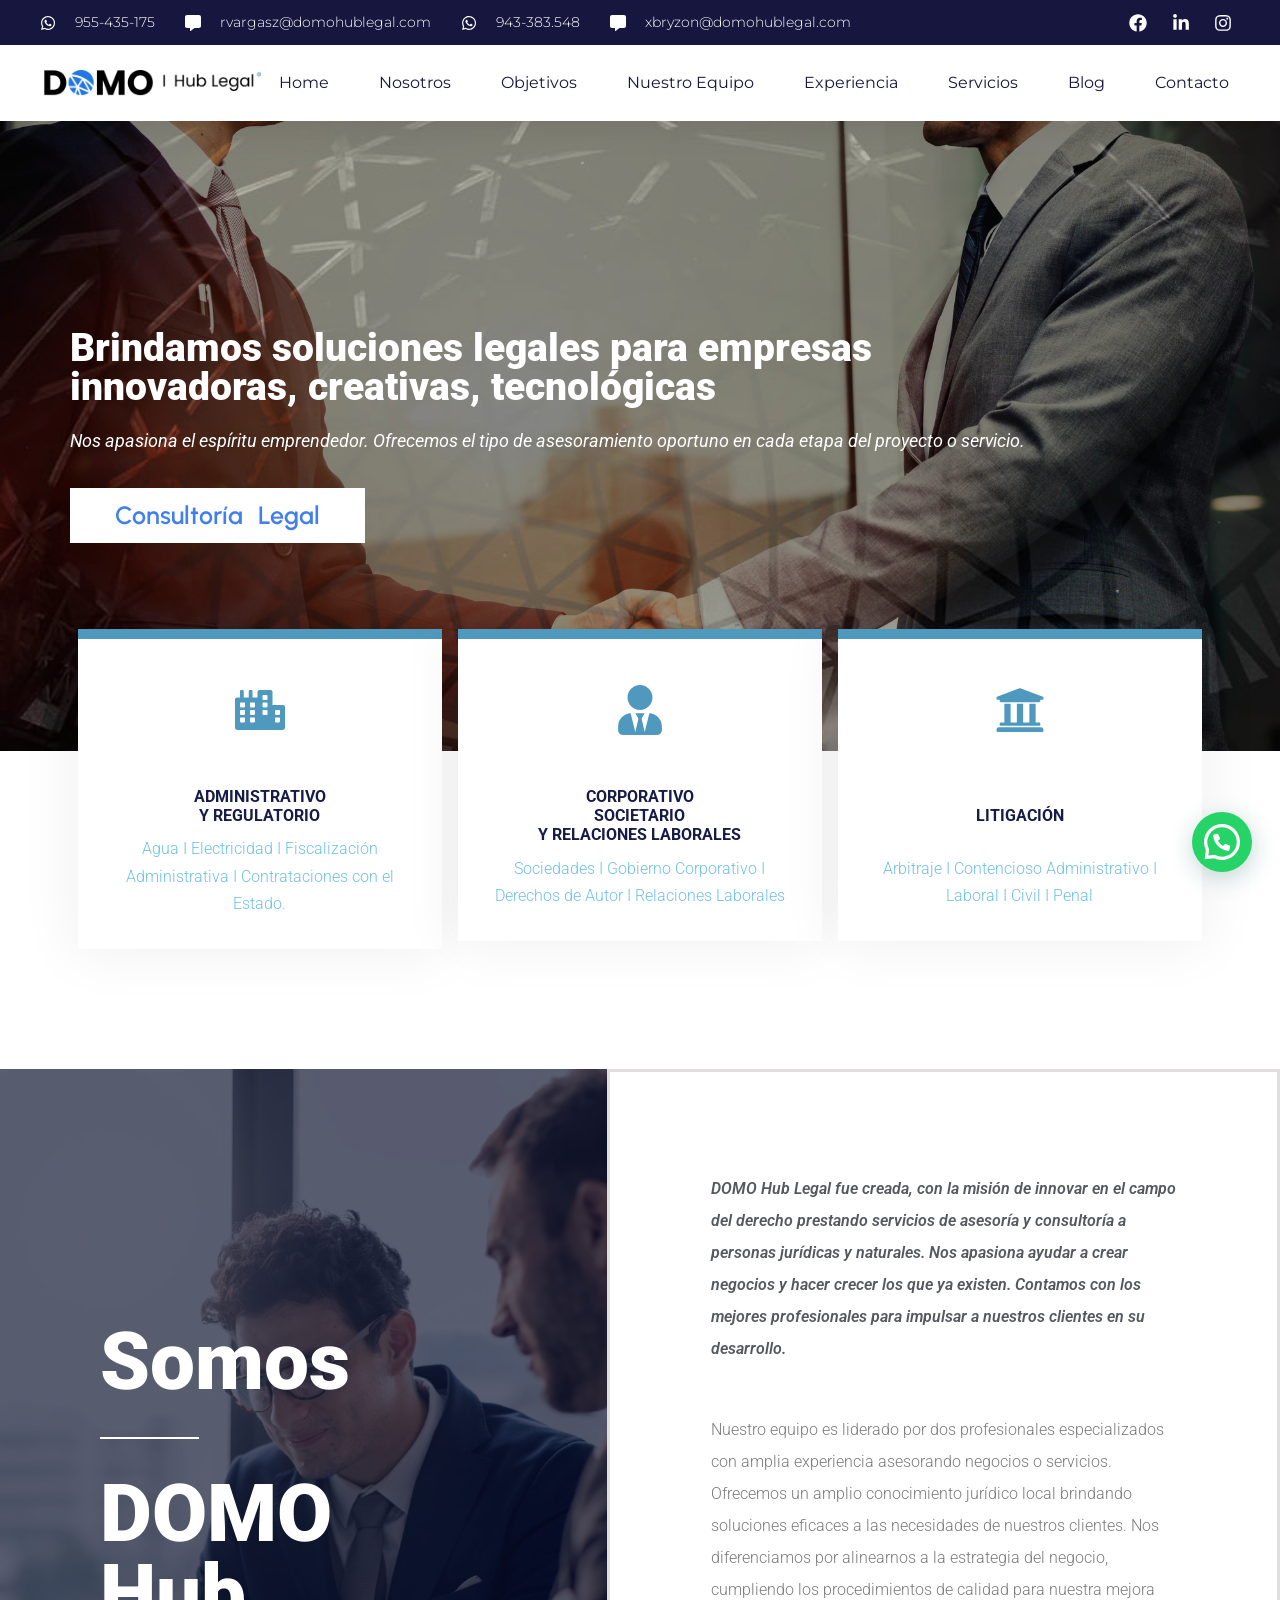
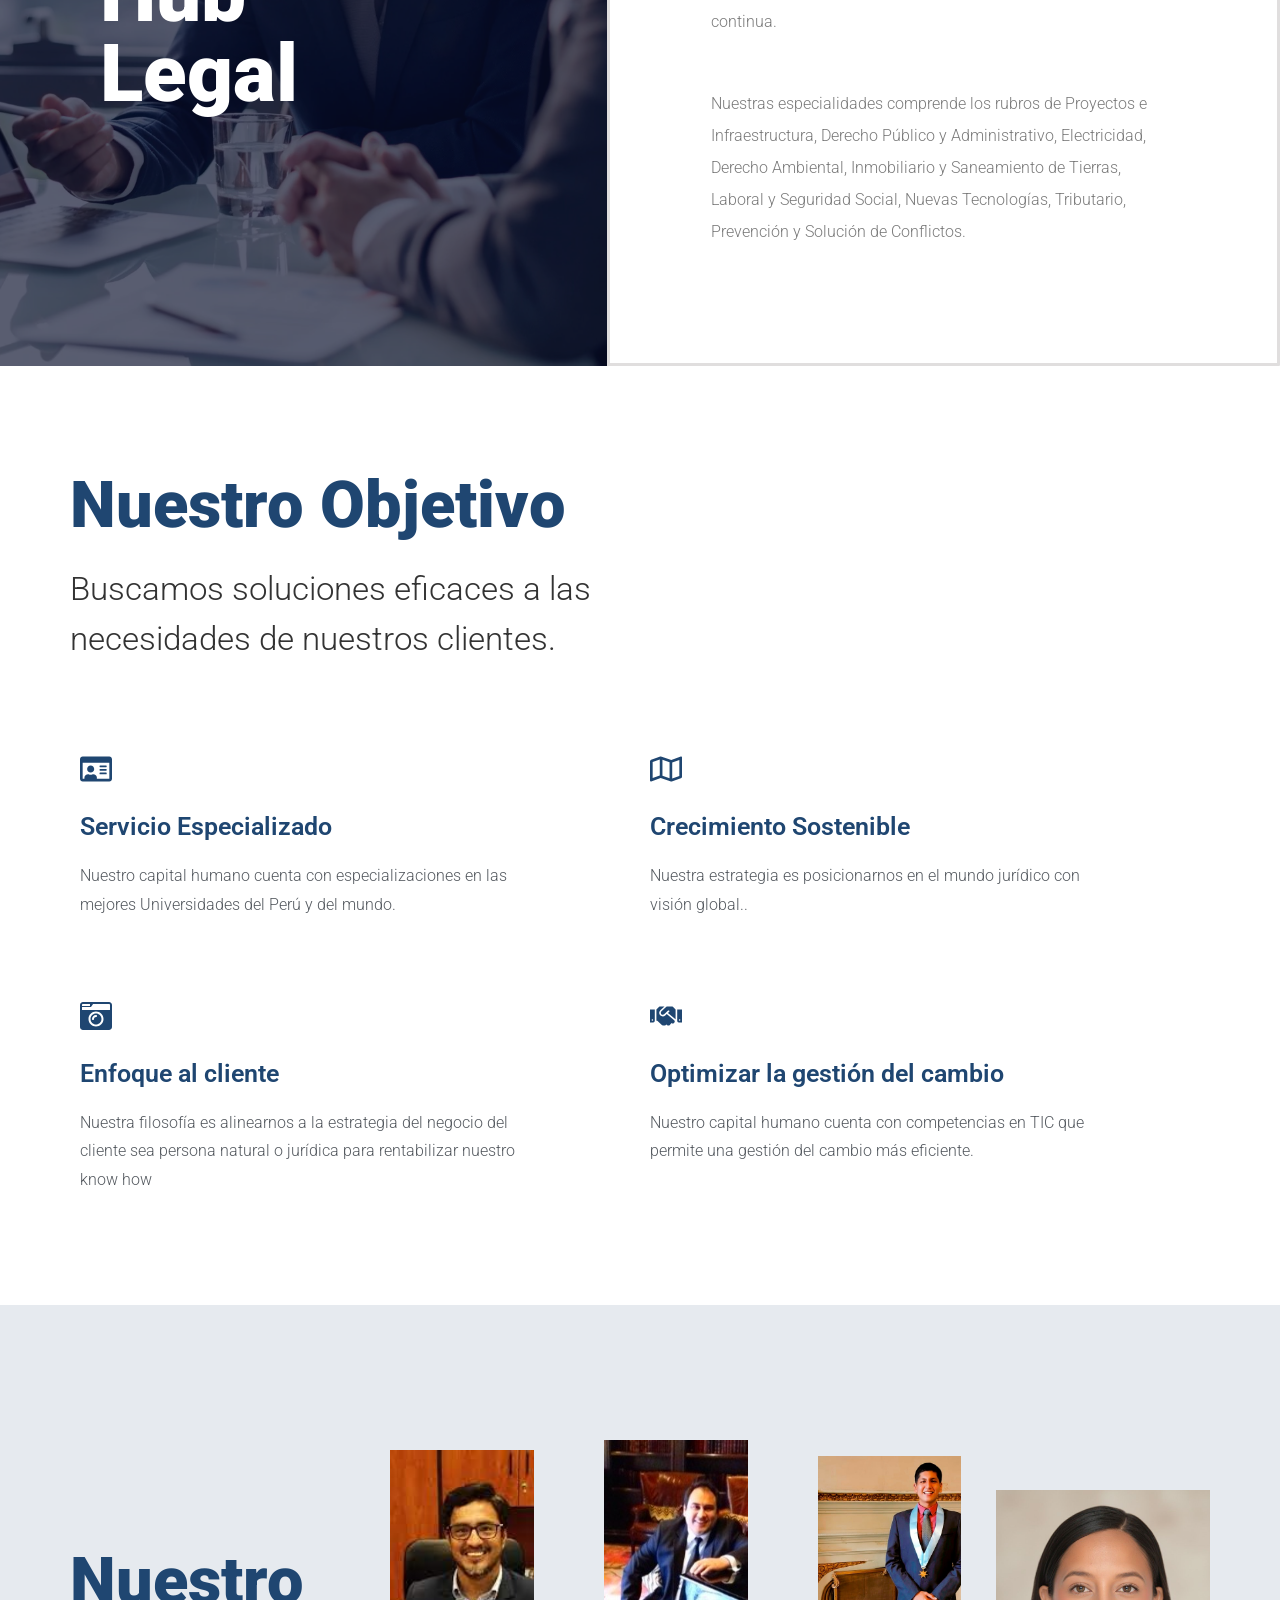
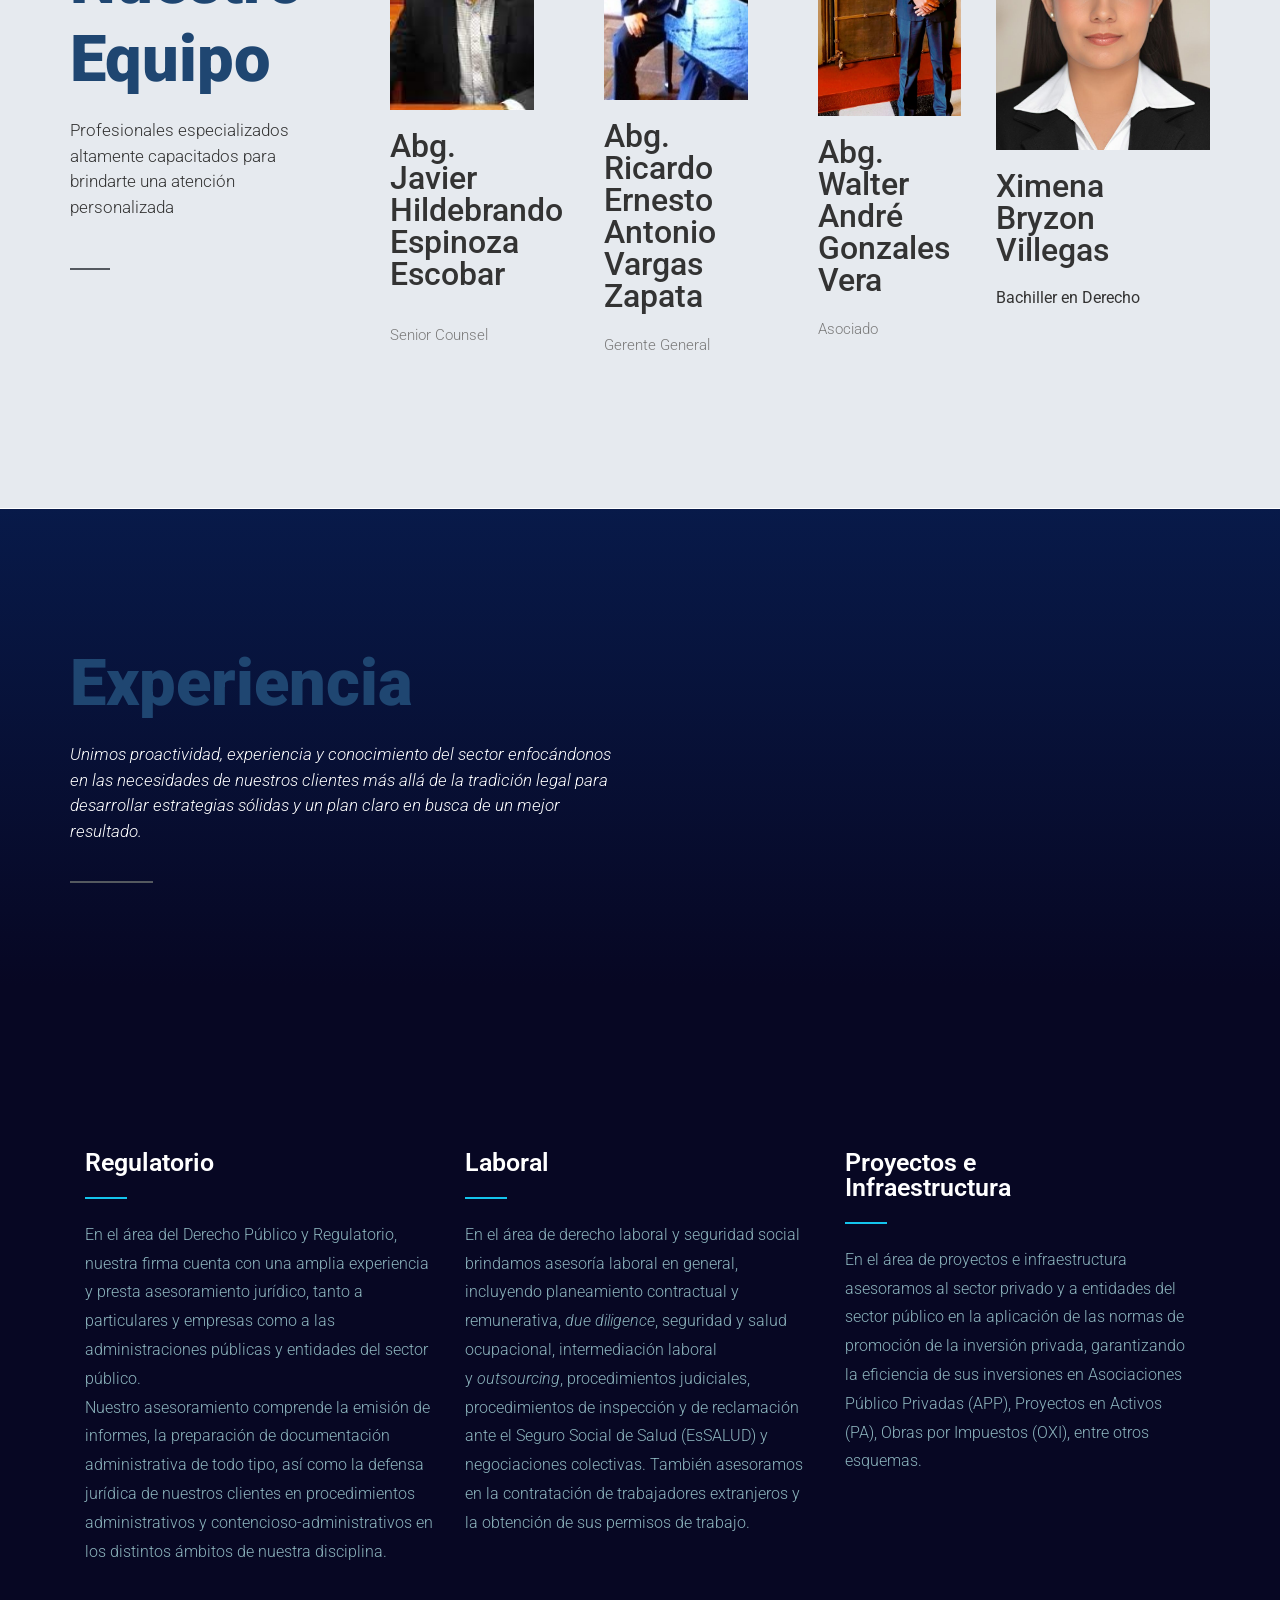
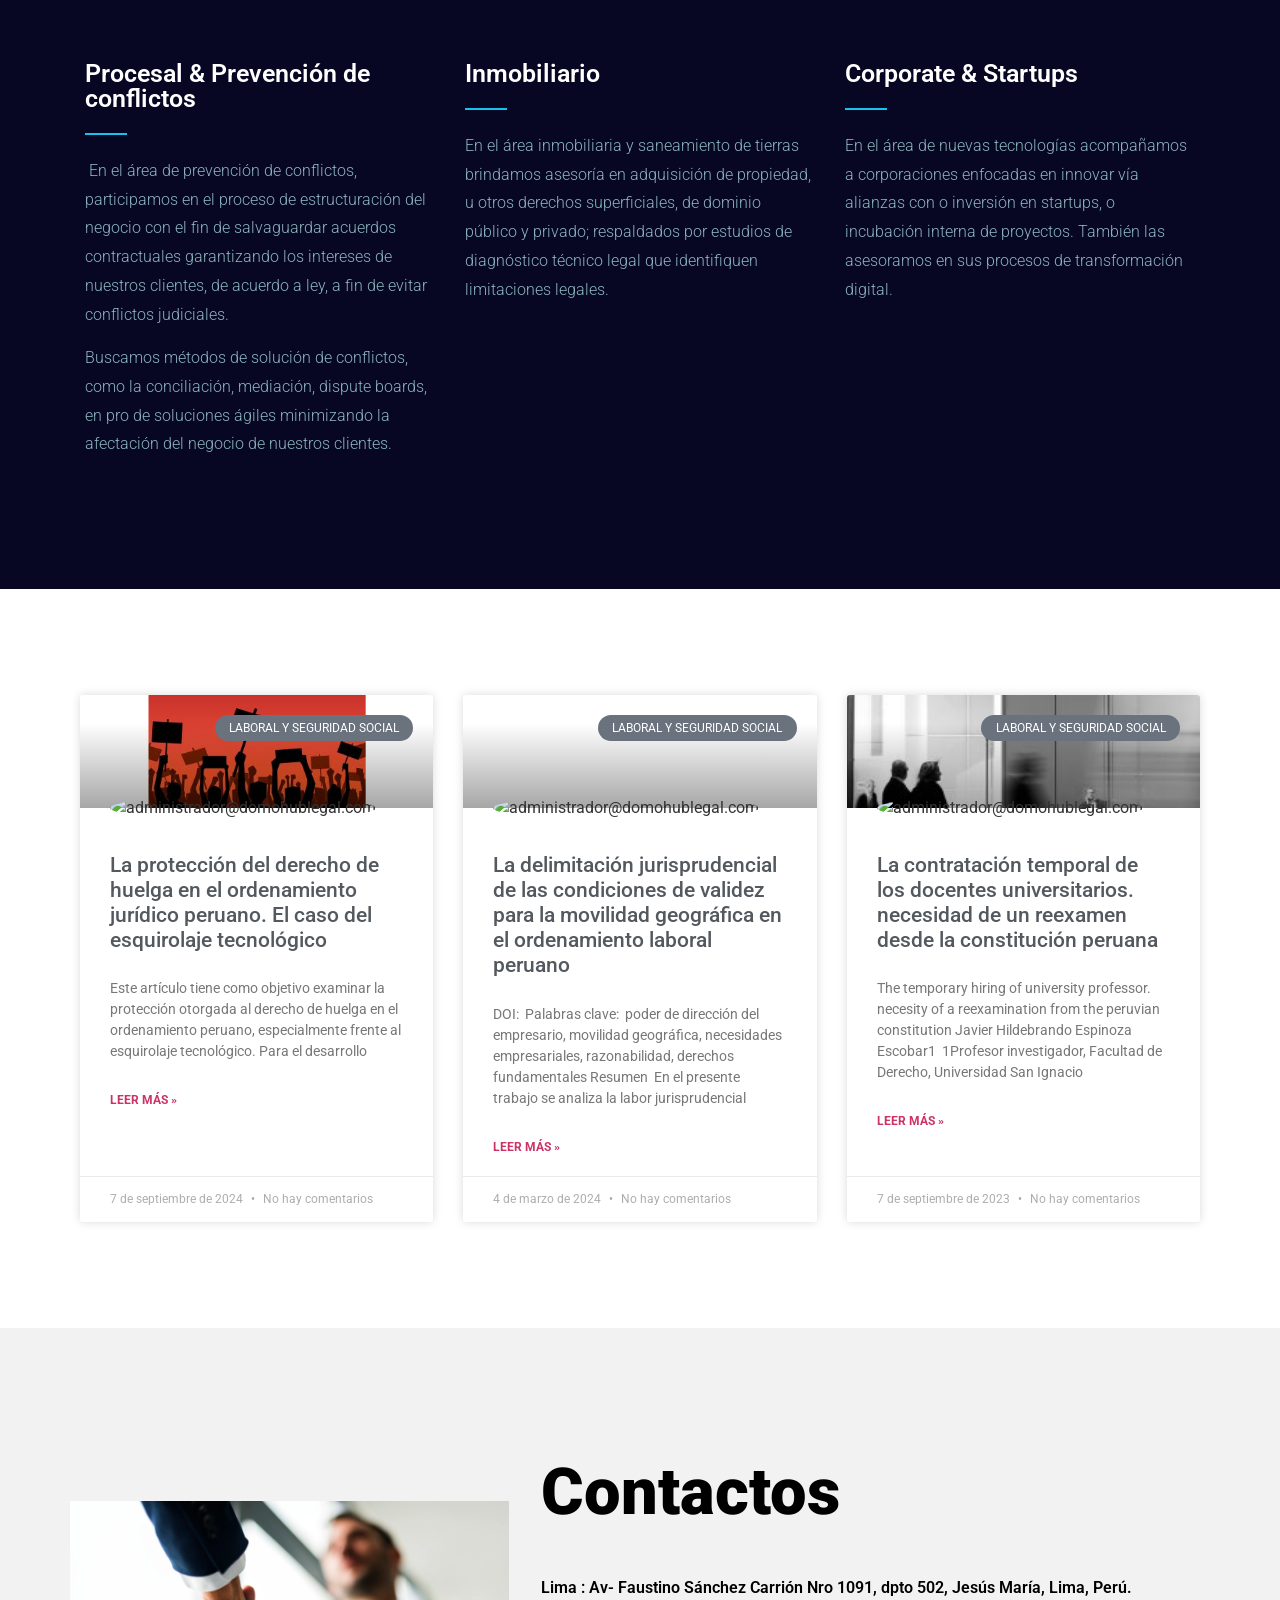
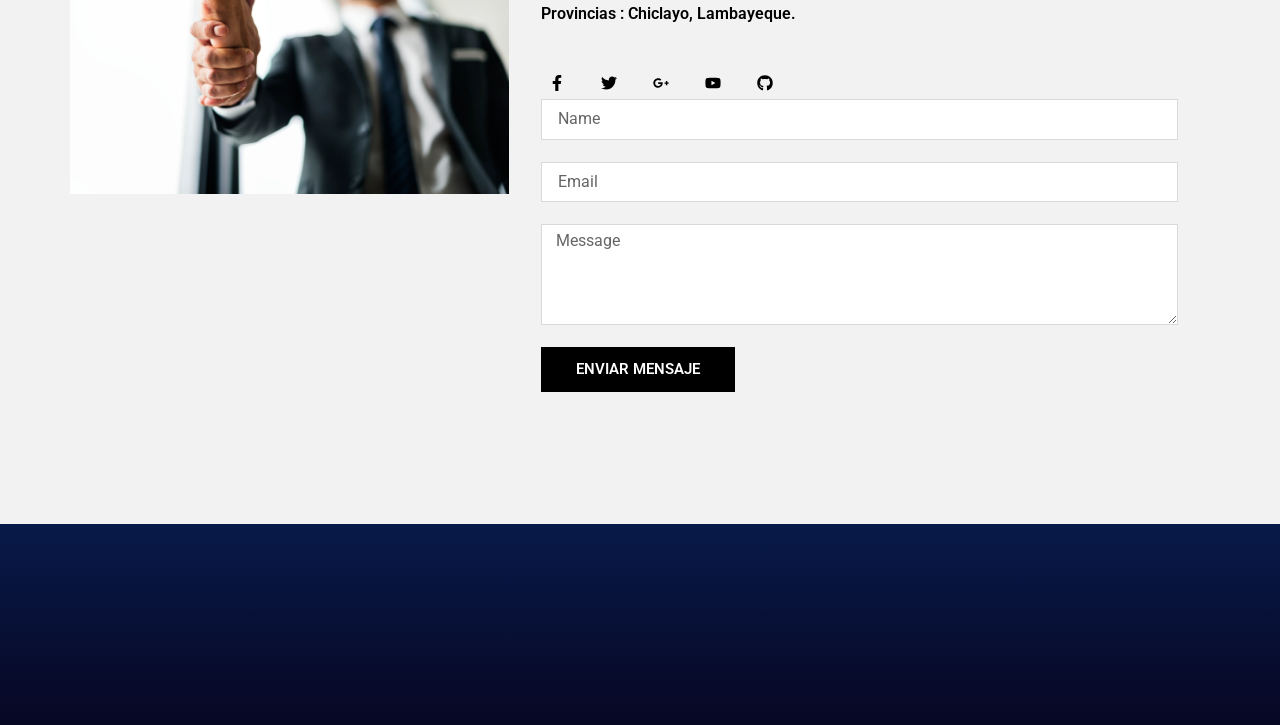
==== index.html @ e7b3dafc "Sitio estático DOMOHubLegal (home + blog) listo para GitHub Pages Co-Authored-By: Claude Sonnet 5 <n" ====
<!doctype html>
<html lang="es">
<head>
	<meta charset="UTF-8">
		<meta name="viewport" content="width=device-width, initial-scale=1">
	<link rel="profile" href="https://gmpg.org/xfn/11">
	<title>DOMOHubLegal</title>
<meta name='robots' content='max-image-preview:large' />
	<style>img:is([sizes="auto" i], [sizes^="auto," i]) { contain-intrinsic-size: 3000px 1500px }</style>
	<link rel="alternate" type="application/rss+xml" title="DOMOHubLegal &raquo; Feed" href="./feed/index.html" />
<link rel="alternate" type="application/rss+xml" title="DOMOHubLegal &raquo; Feed de los comentarios" href="./comments/feed/" />
<script>
window._wpemojiSettings = {"baseUrl":"https:\/\/s.w.org\/images\/core\/emoji\/15.1.0\/72x72\/","ext":".png","svgUrl":"https:\/\/s.w.org\/images\/core\/emoji\/15.1.0\/svg\/","svgExt":".svg","source":{"concatemoji":"wp-includes\/js\/wp-emoji-release.min.js?ver=6.8.1"}};
/*! This file is auto-generated */
!function(i,n){var o,s,e;function c(e){try{var t={supportTests:e,timestamp:(new Date).valueOf()};sessionStorage.setItem(o,JSON.stringify(t))}catch(e){}}function p(e,t,n){e.clearRect(0,0,e.canvas.width,e.canvas.height),e.fillText(t,0,0);var t=new Uint32Array(e.getImageData(0,0,e.canvas.width,e.canvas.height).data),r=(e.clearRect(0,0,e.canvas.width,e.canvas.height),e.fillText(n,0,0),new Uint32Array(e.getImageData(0,0,e.canvas.width,e.canvas.height).data));return t.every(function(e,t){return e===r[t]})}function u(e,t,n){switch(t){case"flag":return n(e,"\ud83c\udff3\ufe0f\u200d\u26a7\ufe0f","\ud83c\udff3\ufe0f\u200b\u26a7\ufe0f")?!1:!n(e,"\ud83c\uddfa\ud83c\uddf3","\ud83c\uddfa\u200b\ud83c\uddf3")&&!n(e,"\ud83c\udff4\udb40\udc67\udb40\udc62\udb40\udc65\udb40\udc6e\udb40\udc67\udb40\udc7f","\ud83c\udff4\u200b\udb40\udc67\u200b\udb40\udc62\u200b\udb40\udc65\u200b\udb40\udc6e\u200b\udb40\udc67\u200b\udb40\udc7f");case"emoji":return!n(e,"\ud83d\udc26\u200d\ud83d\udd25","\ud83d\udc26\u200b\ud83d\udd25")}return!1}function f(e,t,n){var r="undefined"!=typeof WorkerGlobalScope&&self instanceof WorkerGlobalScope?new OffscreenCanvas(300,150):i.createElement("canvas"),a=r.getContext("2d",{willReadFrequently:!0}),o=(a.textBaseline="top",a.font="600 32px Arial",{});return e.forEach(function(e){o[e]=t(a,e,n)}),o}function t(e){var t=i.createElement("script");t.src=e,t.defer=!0,i.head.appendChild(t)}"undefined"!=typeof Promise&&(o="wpEmojiSettingsSupports",s=["flag","emoji"],n.supports={everything:!0,everythingExceptFlag:!0},e=new Promise(function(e){i.addEventListener("DOMContentLoaded",e,{once:!0})}),new Promise(function(t){var n=function(){try{var e=JSON.parse(sessionStorage.getItem(o));if("object"==typeof e&&"number"==typeof e.timestamp&&(new Date).valueOf()<e.timestamp+604800&&"object"==typeof e.supportTests)return e.supportTests}catch(e){}return null}();if(!n){if("undefined"!=typeof Worker&&"undefined"!=typeof OffscreenCanvas&&"undefined"!=typeof URL&&URL.createObjectURL&&"undefined"!=typeof Blob)try{var e="postMessage("+f.toString()+"("+[JSON.stringify(s),u.toString(),p.toString()].join(",")+"));",r=new Blob([e],{type:"text/javascript"}),a=new Worker(URL.createObjectURL(r),{name:"wpTestEmojiSupports"});return void(a.onmessage=function(e){c(n=e.data),a.terminate(),t(n)})}catch(e){}c(n=f(s,u,p))}t(n)}).then(function(e){for(var t in e)n.supports[t]=e[t],n.supports.everything=n.supports.everything&&n.supports[t],"flag"!==t&&(n.supports.everythingExceptFlag=n.supports.everythingExceptFlag&&n.supports[t]);n.supports.everythingExceptFlag=n.supports.everythingExceptFlag&&!n.supports.flag,n.DOMReady=!1,n.readyCallback=function(){n.DOMReady=!0}}).then(function(){return e}).then(function(){var e;n.supports.everything||(n.readyCallback(),(e=n.source||{}).concatemoji?t(e.concatemoji):e.wpemoji&&e.twemoji&&(t(e.twemoji),t(e.wpemoji)))}))}((window,document),window._wpemojiSettings);
</script>
<style id='wp-emoji-styles-inline-css'>

	img.wp-smiley, img.emoji {
		display: inline !important;
		border: none !important;
		box-shadow: none !important;
		height: 1em !important;
		width: 1em !important;
		margin: 0 0.07em !important;
		vertical-align: -0.1em !important;
		background: none !important;
		padding: 0 !important;
	}
</style>
<style id='classic-theme-styles-inline-css'>
/*! This file is auto-generated */
.wp-block-button__link{color:#fff;background-color:#32373c;border-radius:9999px;box-shadow:none;text-decoration:none;padding:calc(.667em + 2px) calc(1.333em + 2px);font-size:1.125em}.wp-block-file__button{background:#32373c;color:#fff;text-decoration:none}
</style>
<style id='joinchat-button-style-inline-css'>
.wp-block-joinchat-button{border:none!important;text-align:center}.wp-block-joinchat-button figure{display:table;margin:0 auto;padding:0}.wp-block-joinchat-button figcaption{font:normal normal 400 .6em/2em var(--wp--preset--font-family--system-font,sans-serif);margin:0;padding:0}.wp-block-joinchat-button .joinchat-button__qr{background-color:#fff;border:6px solid #25d366;border-radius:30px;box-sizing:content-box;display:block;height:200px;margin:auto;overflow:hidden;padding:10px;width:200px}.wp-block-joinchat-button .joinchat-button__qr canvas,.wp-block-joinchat-button .joinchat-button__qr img{display:block;margin:auto}.wp-block-joinchat-button .joinchat-button__link{align-items:center;background-color:#25d366;border:6px solid #25d366;border-radius:30px;display:inline-flex;flex-flow:row nowrap;justify-content:center;line-height:1.25em;margin:0 auto;text-decoration:none}.wp-block-joinchat-button .joinchat-button__link:before{background:transparent var(--joinchat-ico) no-repeat center;background-size:100%;content:"";display:block;height:1.5em;margin:-.75em .75em -.75em 0;width:1.5em}.wp-block-joinchat-button figure+.joinchat-button__link{margin-top:10px}@media (orientation:landscape)and (min-height:481px),(orientation:portrait)and (min-width:481px){.wp-block-joinchat-button.joinchat-button--qr-only figure+.joinchat-button__link{display:none}}@media (max-width:480px),(orientation:landscape)and (max-height:480px){.wp-block-joinchat-button figure{display:none}}

</style>
<style id='global-styles-inline-css'>
:root{--wp--preset--aspect-ratio--square: 1;--wp--preset--aspect-ratio--4-3: 4/3;--wp--preset--aspect-ratio--3-4: 3/4;--wp--preset--aspect-ratio--3-2: 3/2;--wp--preset--aspect-ratio--2-3: 2/3;--wp--preset--aspect-ratio--16-9: 16/9;--wp--preset--aspect-ratio--9-16: 9/16;--wp--preset--color--black: #000000;--wp--preset--color--cyan-bluish-gray: #abb8c3;--wp--preset--color--white: #ffffff;--wp--preset--color--pale-pink: #f78da7;--wp--preset--color--vivid-red: #cf2e2e;--wp--preset--color--luminous-vivid-orange: #ff6900;--wp--preset--color--luminous-vivid-amber: #fcb900;--wp--preset--color--light-green-cyan: #7bdcb5;--wp--preset--color--vivid-green-cyan: #00d084;--wp--preset--color--pale-cyan-blue: #8ed1fc;--wp--preset--color--vivid-cyan-blue: #0693e3;--wp--preset--color--vivid-purple: #9b51e0;--wp--preset--gradient--vivid-cyan-blue-to-vivid-purple: linear-gradient(135deg,rgba(6,147,227,1) 0%,rgb(155,81,224) 100%);--wp--preset--gradient--light-green-cyan-to-vivid-green-cyan: linear-gradient(135deg,rgb(122,220,180) 0%,rgb(0,208,130) 100%);--wp--preset--gradient--luminous-vivid-amber-to-luminous-vivid-orange: linear-gradient(135deg,rgba(252,185,0,1) 0%,rgba(255,105,0,1) 100%);--wp--preset--gradient--luminous-vivid-orange-to-vivid-red: linear-gradient(135deg,rgba(255,105,0,1) 0%,rgb(207,46,46) 100%);--wp--preset--gradient--very-light-gray-to-cyan-bluish-gray: linear-gradient(135deg,rgb(238,238,238) 0%,rgb(169,184,195) 100%);--wp--preset--gradient--cool-to-warm-spectrum: linear-gradient(135deg,rgb(74,234,220) 0%,rgb(151,120,209) 20%,rgb(207,42,186) 40%,rgb(238,44,130) 60%,rgb(251,105,98) 80%,rgb(254,248,76) 100%);--wp--preset--gradient--blush-light-purple: linear-gradient(135deg,rgb(255,206,236) 0%,rgb(152,150,240) 100%);--wp--preset--gradient--blush-bordeaux: linear-gradient(135deg,rgb(254,205,165) 0%,rgb(254,45,45) 50%,rgb(107,0,62) 100%);--wp--preset--gradient--luminous-dusk: linear-gradient(135deg,rgb(255,203,112) 0%,rgb(199,81,192) 50%,rgb(65,88,208) 100%);--wp--preset--gradient--pale-ocean: linear-gradient(135deg,rgb(255,245,203) 0%,rgb(182,227,212) 50%,rgb(51,167,181) 100%);--wp--preset--gradient--electric-grass: linear-gradient(135deg,rgb(202,248,128) 0%,rgb(113,206,126) 100%);--wp--preset--gradient--midnight: linear-gradient(135deg,rgb(2,3,129) 0%,rgb(40,116,252) 100%);--wp--preset--font-size--small: 13px;--wp--preset--font-size--medium: 20px;--wp--preset--font-size--large: 36px;--wp--preset--font-size--x-large: 42px;--wp--preset--spacing--20: 0.44rem;--wp--preset--spacing--30: 0.67rem;--wp--preset--spacing--40: 1rem;--wp--preset--spacing--50: 1.5rem;--wp--preset--spacing--60: 2.25rem;--wp--preset--spacing--70: 3.38rem;--wp--preset--spacing--80: 5.06rem;--wp--preset--shadow--natural: 6px 6px 9px rgba(0, 0, 0, 0.2);--wp--preset--shadow--deep: 12px 12px 50px rgba(0, 0, 0, 0.4);--wp--preset--shadow--sharp: 6px 6px 0px rgba(0, 0, 0, 0.2);--wp--preset--shadow--outlined: 6px 6px 0px -3px rgba(255, 255, 255, 1), 6px 6px rgba(0, 0, 0, 1);--wp--preset--shadow--crisp: 6px 6px 0px rgba(0, 0, 0, 1);}:where(.is-layout-flex){gap: 0.5em;}:where(.is-layout-grid){gap: 0.5em;}body .is-layout-flex{display: flex;}.is-layout-flex{flex-wrap: wrap;align-items: center;}.is-layout-flex > :is(*, div){margin: 0;}body .is-layout-grid{display: grid;}.is-layout-grid > :is(*, div){margin: 0;}:where(.wp-block-columns.is-layout-flex){gap: 2em;}:where(.wp-block-columns.is-layout-grid){gap: 2em;}:where(.wp-block-post-template.is-layout-flex){gap: 1.25em;}:where(.wp-block-post-template.is-layout-grid){gap: 1.25em;}.has-black-color{color: var(--wp--preset--color--black) !important;}.has-cyan-bluish-gray-color{color: var(--wp--preset--color--cyan-bluish-gray) !important;}.has-white-color{color: var(--wp--preset--color--white) !important;}.has-pale-pink-color{color: var(--wp--preset--color--pale-pink) !important;}.has-vivid-red-color{color: var(--wp--preset--color--vivid-red) !important;}.has-luminous-vivid-orange-color{color: var(--wp--preset--color--luminous-vivid-orange) !important;}.has-luminous-vivid-amber-color{color: var(--wp--preset--color--luminous-vivid-amber) !important;}.has-light-green-cyan-color{color: var(--wp--preset--color--light-green-cyan) !important;}.has-vivid-green-cyan-color{color: var(--wp--preset--color--vivid-green-cyan) !important;}.has-pale-cyan-blue-color{color: var(--wp--preset--color--pale-cyan-blue) !important;}.has-vivid-cyan-blue-color{color: var(--wp--preset--color--vivid-cyan-blue) !important;}.has-vivid-purple-color{color: var(--wp--preset--color--vivid-purple) !important;}.has-black-background-color{background-color: var(--wp--preset--color--black) !important;}.has-cyan-bluish-gray-background-color{background-color: var(--wp--preset--color--cyan-bluish-gray) !important;}.has-white-background-color{background-color: var(--wp--preset--color--white) !important;}.has-pale-pink-background-color{background-color: var(--wp--preset--color--pale-pink) !important;}.has-vivid-red-background-color{background-color: var(--wp--preset--color--vivid-red) !important;}.has-luminous-vivid-orange-background-color{background-color: var(--wp--preset--color--luminous-vivid-orange) !important;}.has-luminous-vivid-amber-background-color{background-color: var(--wp--preset--color--luminous-vivid-amber) !important;}.has-light-green-cyan-background-color{background-color: var(--wp--preset--color--light-green-cyan) !important;}.has-vivid-green-cyan-background-color{background-color: var(--wp--preset--color--vivid-green-cyan) !important;}.has-pale-cyan-blue-background-color{background-color: var(--wp--preset--color--pale-cyan-blue) !important;}.has-vivid-cyan-blue-background-color{background-color: var(--wp--preset--color--vivid-cyan-blue) !important;}.has-vivid-purple-background-color{background-color: var(--wp--preset--color--vivid-purple) !important;}.has-black-border-color{border-color: var(--wp--preset--color--black) !important;}.has-cyan-bluish-gray-border-color{border-color: var(--wp--preset--color--cyan-bluish-gray) !important;}.has-white-border-color{border-color: var(--wp--preset--color--white) !important;}.has-pale-pink-border-color{border-color: var(--wp--preset--color--pale-pink) !important;}.has-vivid-red-border-color{border-color: var(--wp--preset--color--vivid-red) !important;}.has-luminous-vivid-orange-border-color{border-color: var(--wp--preset--color--luminous-vivid-orange) !important;}.has-luminous-vivid-amber-border-color{border-color: var(--wp--preset--color--luminous-vivid-amber) !important;}.has-light-green-cyan-border-color{border-color: var(--wp--preset--color--light-green-cyan) !important;}.has-vivid-green-cyan-border-color{border-color: var(--wp--preset--color--vivid-green-cyan) !important;}.has-pale-cyan-blue-border-color{border-color: var(--wp--preset--color--pale-cyan-blue) !important;}.has-vivid-cyan-blue-border-color{border-color: var(--wp--preset--color--vivid-cyan-blue) !important;}.has-vivid-purple-border-color{border-color: var(--wp--preset--color--vivid-purple) !important;}.has-vivid-cyan-blue-to-vivid-purple-gradient-background{background: var(--wp--preset--gradient--vivid-cyan-blue-to-vivid-purple) !important;}.has-light-green-cyan-to-vivid-green-cyan-gradient-background{background: var(--wp--preset--gradient--light-green-cyan-to-vivid-green-cyan) !important;}.has-luminous-vivid-amber-to-luminous-vivid-orange-gradient-background{background: var(--wp--preset--gradient--luminous-vivid-amber-to-luminous-vivid-orange) !important;}.has-luminous-vivid-orange-to-vivid-red-gradient-background{background: var(--wp--preset--gradient--luminous-vivid-orange-to-vivid-red) !important;}.has-very-light-gray-to-cyan-bluish-gray-gradient-background{background: var(--wp--preset--gradient--very-light-gray-to-cyan-bluish-gray) !important;}.has-cool-to-warm-spectrum-gradient-background{background: var(--wp--preset--gradient--cool-to-warm-spectrum) !important;}.has-blush-light-purple-gradient-background{background: var(--wp--preset--gradient--blush-light-purple) !important;}.has-blush-bordeaux-gradient-background{background: var(--wp--preset--gradient--blush-bordeaux) !important;}.has-luminous-dusk-gradient-background{background: var(--wp--preset--gradient--luminous-dusk) !important;}.has-pale-ocean-gradient-background{background: var(--wp--preset--gradient--pale-ocean) !important;}.has-electric-grass-gradient-background{background: var(--wp--preset--gradient--electric-grass) !important;}.has-midnight-gradient-background{background: var(--wp--preset--gradient--midnight) !important;}.has-small-font-size{font-size: var(--wp--preset--font-size--small) !important;}.has-medium-font-size{font-size: var(--wp--preset--font-size--medium) !important;}.has-large-font-size{font-size: var(--wp--preset--font-size--large) !important;}.has-x-large-font-size{font-size: var(--wp--preset--font-size--x-large) !important;}
:where(.wp-block-post-template.is-layout-flex){gap: 1.25em;}:where(.wp-block-post-template.is-layout-grid){gap: 1.25em;}
:where(.wp-block-columns.is-layout-flex){gap: 2em;}:where(.wp-block-columns.is-layout-grid){gap: 2em;}
:root :where(.wp-block-pullquote){font-size: 1.5em;line-height: 1.6;}
</style>
<link rel='stylesheet' id='hello-elementor-css' href='./wp-content/themes/hello-elementor/style.min.css' media='all' />
<link rel='stylesheet' id='hello-elementor-theme-style-css' href='./wp-content/themes/hello-elementor/theme.min.css' media='all' />
<link rel='stylesheet' id='elementor-frontend-css' href='./wp-content/plugins/elementor/assets/css/frontend.min.css' media='all' />
<link rel='stylesheet' id='elementor-post-866-css' href='./wp-content/uploads/elementor/css/post-866.css' media='all' />
<link rel='stylesheet' id='elementor-pro-css' href='./wp-content/plugins/elementor-pro/assets/css/frontend.min.css' media='all' />
<link rel='stylesheet' id='widget-menu-anchor-css' href='./wp-content/plugins/elementor/assets/css/widget-menu-anchor.min.css' media='all' />
<link rel='stylesheet' id='widget-heading-css' href='./wp-content/plugins/elementor/assets/css/widget-heading.min.css' media='all' />
<link rel='stylesheet' id='widget-text-editor-css' href='./wp-content/plugins/elementor/assets/css/widget-text-editor.min.css' media='all' />
<link rel='stylesheet' id='e-animation-grow-css' href='./wp-content/plugins/elementor/assets/lib/animations/styles/e-animation-grow.min.css' media='all' />
<link rel='stylesheet' id='swiper-css' href='./wp-content/plugins/elementor/assets/lib/swiper/v8/css/swiper.min.css' media='all' />
<link rel='stylesheet' id='e-swiper-css' href='./wp-content/plugins/elementor/assets/css/conditionals/e-swiper.min.css' media='all' />
<link rel='stylesheet' id='widget-icon-box-css' href='./wp-content/plugins/elementor/assets/css/widget-icon-box.min.css' media='all' />
<link rel='stylesheet' id='widget-divider-css' href='./wp-content/plugins/elementor/assets/css/widget-divider.min.css' media='all' />
<link rel='stylesheet' id='e-animation-slideInUp-css' href='./wp-content/plugins/elementor/assets/lib/animations/styles/slideInUp.min.css' media='all' />
<link rel='stylesheet' id='e-animation-fadeIn-css' href='./wp-content/plugins/elementor/assets/lib/animations/styles/fadeIn.min.css' media='all' />
<link rel='stylesheet' id='e-animation-bounceIn-css' href='./wp-content/plugins/elementor/assets/lib/animations/styles/bounceIn.min.css' media='all' />
<link rel='stylesheet' id='widget-image-css' href='./wp-content/plugins/elementor/assets/css/widget-image.min.css' media='all' />
<link rel='stylesheet' id='elementor-post-871-css' href='./wp-content/uploads/elementor/css/post-871.css' media='all' />
<link rel='stylesheet' id='elementor-post-1133-css' href='./wp-content/uploads/elementor/css/post-1133.css' media='all' />
<link rel='stylesheet' id='elementor-post-1052-css' href='./wp-content/uploads/elementor/css/post-1052.css' media='all' />
<link rel='stylesheet' id='joinchat-css' href='./wp-content/plugins/creame-whatsapp-me/public/css/joinchat-btn.min.css' media='all' />
<style id='joinchat-inline-css'>
.joinchat{--red:37;--green:211;--blue:102;--bw:100}
</style>
<link rel='stylesheet' id='google-fonts-1-css' href='https://fonts.googleapis.com/css?family=Poppins%3A100%2C100italic%2C200%2C200italic%2C300%2C300italic%2C400%2C400italic%2C500%2C500italic%2C600%2C600italic%2C700%2C700italic%2C800%2C800italic%2C900%2C900italic%7CRoboto%3A100%2C100italic%2C200%2C200italic%2C300%2C300italic%2C400%2C400italic%2C500%2C500italic%2C600%2C600italic%2C700%2C700italic%2C800%2C800italic%2C900%2C900italic%7CUrbanist%3A100%2C100italic%2C200%2C200italic%2C300%2C300italic%2C400%2C400italic%2C500%2C500italic%2C600%2C600italic%2C700%2C700italic%2C800%2C800italic%2C900%2C900italic%7CMontserrat%3A100%2C100italic%2C200%2C200italic%2C300%2C300italic%2C400%2C400italic%2C500%2C500italic%2C600%2C600italic%2C700%2C700italic%2C800%2C800italic%2C900%2C900italic&#038;display=auto&#038;ver=6.8.1' media='all' />
<link rel="preconnect" href="https://fonts.gstatic.com/" crossorigin><script src="./wp-includes/js/jquery/jquery.min.js" id="jquery-core-js"></script>
<script src="./wp-includes/js/jquery/jquery-migrate.min.js" id="jquery-migrate-js"></script>
<link rel="https://api.w.org/" href="./wp-json/index.html" /><link rel="alternate" title="JSON" type="application/json" href="./wp-json/wp/v2/pages/871" /><link rel="EditURI" type="application/rsd+xml" title="RSD" href="./xmlrpc.php?rsd" />
<meta name="generator" content="WordPress 6.8.1" />
<link rel="canonical" href="./index.html" />
<link rel='shortlink' href='./index.html' />
<link rel="alternate" title="oEmbed (JSON)" type="application/json+oembed" href="./wp-json/oembed/1.0/embed" />
<link rel="alternate" title="oEmbed (XML)" type="text/xml+oembed" href="./wp-json/oembed/1.0/embed&#038;format=xml" />
<meta name="generator" content="Elementor 3.27.5; features: e_font_icon_svg, additional_custom_breakpoints, e_element_cache; settings: css_print_method-external, google_font-enabled, font_display-auto">
			<style>
				.e-con.e-parent:nth-of-type(n+4):not(.e-lazyloaded):not(.e-no-lazyload),
				.e-con.e-parent:nth-of-type(n+4):not(.e-lazyloaded):not(.e-no-lazyload) * {
					background-image: none !important;
				}
				@media screen and (max-height: 1024px) {
					.e-con.e-parent:nth-of-type(n+3):not(.e-lazyloaded):not(.e-no-lazyload),
					.e-con.e-parent:nth-of-type(n+3):not(.e-lazyloaded):not(.e-no-lazyload) * {
						background-image: none !important;
					}
				}
				@media screen and (max-height: 640px) {
					.e-con.e-parent:nth-of-type(n+2):not(.e-lazyloaded):not(.e-no-lazyload),
					.e-con.e-parent:nth-of-type(n+2):not(.e-lazyloaded):not(.e-no-lazyload) * {
						background-image: none !important;
					}
				}
			</style>
			<style id="equipo-imagenes-uniformes">
				/* "Nuestro Equipo": heading + 4 fichas uniformes en una sola fila */
				@media (min-width: 768px) {
					.elementor-element-4d282f37 .elementor-container {
						flex-wrap: nowrap !important;
					}
					/* evita que la imagen grande (Ximena) ensanche su columna */
					.elementor-element-4d282f37 .elementor-container > .elementor-column {
						min-width: 0 !important;
					}
					/* columna del titulo */
					.elementor-element-4d282f37 .elementor-element-3f2c0fa3 {
						width: 25% !important;
						flex: 0 0 25% !important;
						max-width: 25% !important;
					}
					/* las 4 columnas de personas, todas del mismo ancho */
					.elementor-element-4d282f37 .elementor-element-11b31c8c,
					.elementor-element-4d282f37 .elementor-element-f940b83,
					.elementor-element-4d282f37 .elementor-element-828a254,
					.elementor-element-4d282f37 .elementor-element-ximena01 {
						width: 18.75% !important;
						flex: 0 0 18.75% !important;
						max-width: 18.75% !important;
					}
				}
				/* todas las fotos exactamente del mismo tamaño */
				.elementor-element-4d282f37 .elementor-widget-image,
				.elementor-element-4d282f37 .elementor-widget-image .elementor-widget-container {
					width: 100% !important;
					max-width: none !important;
				}
				.elementor-element-4d282f37 .elementor-widget-image img {
					width: 100% !important;
					max-width: none !important;
					height: 260px !important;
					object-fit: cover;
					object-position: center top;
					display: block;
				}
			</style>
			</head>
<body class="home wp-singular page-template page-template-elementor_header_footer page page-id-871 wp-theme-hello-elementor elementor-default elementor-template-full-width elementor-kit-866 elementor-page elementor-page-871">


<a class="skip-link screen-reader-text" href="#content">
	Ir al contenido</a>

		<div data-elementor-type="header" data-elementor-id="1133" class="elementor elementor-1133 elementor-location-header" data-elementor-post-type="elementor_library">
					<section class="elementor-section elementor-top-section elementor-element elementor-element-53db0339 elementor-section-full_width elementor-section-height-default elementor-section-height-default" data-id="53db0339" data-element_type="section" id="header_pop" data-settings="{&quot;sticky&quot;:&quot;top&quot;,&quot;sticky_on&quot;:[&quot;desktop&quot;,&quot;tablet&quot;,&quot;mobile&quot;],&quot;sticky_offset&quot;:0,&quot;sticky_effects_offset&quot;:0}">
						<div class="elementor-container elementor-column-gap-default">
					<div class="elementor-column elementor-col-100 elementor-top-column elementor-element elementor-element-5ba68ed3" data-id="5ba68ed3" data-element_type="column">
			<div class="elementor-widget-wrap elementor-element-populated">
						<section class="elementor-section elementor-inner-section elementor-element elementor-element-6941ad38 elementor-reverse-mobile elementor-section-boxed elementor-section-height-default elementor-section-height-default" data-id="6941ad38" data-element_type="section" data-settings="{&quot;background_background&quot;:&quot;classic&quot;}">
						<div class="elementor-container elementor-column-gap-default">
					<div class="elementor-column elementor-col-50 elementor-inner-column elementor-element elementor-element-332e6107 elementor-hidden-phone" data-id="332e6107" data-element_type="column">
			<div class="elementor-widget-wrap elementor-element-populated">
						<div class="elementor-element elementor-element-168e67a0 elementor-icon-list--layout-inline elementor-align-left elementor-mobile-align-center elementor-list-item-link-full_width elementor-widget elementor-widget-icon-list" data-id="168e67a0" data-element_type="widget" data-widget_type="icon-list.default">
				<div class="elementor-widget-container">
							<ul class="elementor-icon-list-items elementor-inline-items">
							<li class="elementor-icon-list-item elementor-inline-item">
											<span class="elementor-icon-list-icon">
							<svg aria-hidden="true" class="e-font-icon-svg e-fab-whatsapp" viewBox="0 0 448 512" xmlns="http://www.w3.org/2000/svg"><path d="M380.9 97.1C339 55.1 283.2 32 223.9 32c-122.4 0-222 99.6-222 222 0 39.1 10.2 77.3 29.6 111L0 480l117.7-30.9c32.4 17.7 68.9 27 106.1 27h.1c122.3 0 224.1-99.6 224.1-222 0-59.3-25.2-115-67.1-157zm-157 341.6c-33.2 0-65.7-8.9-94-25.7l-6.7-4-69.8 18.3L72 359.2l-4.4-7c-18.5-29.4-28.2-63.3-28.2-98.2 0-101.7 82.8-184.5 184.6-184.5 49.3 0 95.6 19.2 130.4 54.1 34.8 34.9 56.2 81.2 56.1 130.5 0 101.8-84.9 184.6-186.6 184.6zm101.2-138.2c-5.5-2.8-32.8-16.2-37.9-18-5.1-1.9-8.8-2.8-12.5 2.8-3.7 5.6-14.3 18-17.6 21.8-3.2 3.7-6.5 4.2-12 1.4-32.6-16.3-54-29.1-75.5-66-5.7-9.8 5.7-9.1 16.3-30.3 1.8-3.7.9-6.9-.5-9.7-1.4-2.8-12.5-30.1-17.1-41.2-4.5-10.8-9.1-9.3-12.5-9.5-3.2-.2-6.9-.2-10.6-.2-3.7 0-9.7 1.4-14.8 6.9-5.1 5.6-19.4 19-19.4 46.3 0 27.3 19.9 53.7 22.6 57.4 2.8 3.7 39.1 59.7 94.8 83.8 35.2 15.2 49 16.5 66.6 13.9 10.7-1.6 32.8-13.4 37.4-26.4 4.6-13 4.6-24.1 3.2-26.4-1.3-2.5-5-3.9-10.5-6.6z"></path></svg>						</span>
										<span class="elementor-icon-list-text">955-435-175</span>
									</li>
								<li class="elementor-icon-list-item elementor-inline-item">
											<span class="elementor-icon-list-icon">
							<svg aria-hidden="true" class="e-font-icon-svg e-fas-comment-alt" viewBox="0 0 512 512" xmlns="http://www.w3.org/2000/svg"><path d="M448 0H64C28.7 0 0 28.7 0 64v288c0 35.3 28.7 64 64 64h96v84c0 9.8 11.2 15.5 19.1 9.7L304 416h144c35.3 0 64-28.7 64-64V64c0-35.3-28.7-64-64-64z"></path></svg>						</span>
										<span class="elementor-icon-list-text">rvargasz@domohublegal.com</span>
									</li>
								<li class="elementor-icon-list-item elementor-inline-item">
											<span class="elementor-icon-list-icon">
							<svg aria-hidden="true" class="e-font-icon-svg e-fab-whatsapp" viewBox="0 0 448 512" xmlns="http://www.w3.org/2000/svg"><path d="M380.9 97.1C339 55.1 283.2 32 223.9 32c-122.4 0-222 99.6-222 222 0 39.1 10.2 77.3 29.6 111L0 480l117.7-30.9c32.4 17.7 68.9 27 106.1 27h.1c122.3 0 224.1-99.6 224.1-222 0-59.3-25.2-115-67.1-157zm-157 341.6c-33.2 0-65.7-8.9-94-25.7l-6.7-4-69.8 18.3L72 359.2l-4.4-7c-18.5-29.4-28.2-63.3-28.2-98.2 0-101.7 82.8-184.5 184.6-184.5 49.3 0 95.6 19.2 130.4 54.1 34.8 34.9 56.2 81.2 56.1 130.5 0 101.8-84.9 184.6-186.6 184.6zm101.2-138.2c-5.5-2.8-32.8-16.2-37.9-18-5.1-1.9-8.8-2.8-12.5 2.8-3.7 5.6-14.3 18-17.6 21.8-3.2 3.7-6.5 4.2-12 1.4-32.6-16.3-54-29.1-75.5-66-5.7-9.8 5.7-9.1 16.3-30.3 1.8-3.7.9-6.9-.5-9.7-1.4-2.8-12.5-30.1-17.1-41.2-4.5-10.8-9.1-9.3-12.5-9.5-3.2-.2-6.9-.2-10.6-.2-3.7 0-9.7 1.4-14.8 6.9-5.1 5.6-19.4 19-19.4 46.3 0 27.3 19.9 53.7 22.6 57.4 2.8 3.7 39.1 59.7 94.8 83.8 35.2 15.2 49 16.5 66.6 13.9 10.7-1.6 32.8-13.4 37.4-26.4 4.6-13 4.6-24.1 3.2-26.4-1.3-2.5-5-3.9-10.5-6.6z"></path></svg>						</span>
										<span class="elementor-icon-list-text">943-383.548</span>
									</li>
								<li class="elementor-icon-list-item elementor-inline-item">
											<span class="elementor-icon-list-icon">
							<svg aria-hidden="true" class="e-font-icon-svg e-fas-comment-alt" viewBox="0 0 512 512" xmlns="http://www.w3.org/2000/svg"><path d="M448 0H64C28.7 0 0 28.7 0 64v288c0 35.3 28.7 64 64 64h96v84c0 9.8 11.2 15.5 19.1 9.7L304 416h144c35.3 0 64-28.7 64-64V64c0-35.3-28.7-64-64-64z"></path></svg>						</span>
										<span class="elementor-icon-list-text">xbryzon@domohublegal.com</span>
									</li>
						</ul>
						</div>
				</div>
					</div>
		</div>
				<div class="elementor-column elementor-col-50 elementor-inner-column elementor-element elementor-element-58e7291c" data-id="58e7291c" data-element_type="column">
			<div class="elementor-widget-wrap elementor-element-populated">
						<div class="elementor-element elementor-element-78c1b663 elementor-icon-list--layout-inline elementor-align-right elementor-mobile-align-left elementor-list-item-link-full_width elementor-widget elementor-widget-icon-list" data-id="78c1b663" data-element_type="widget" data-widget_type="icon-list.default">
				<div class="elementor-widget-container">
							<ul class="elementor-icon-list-items elementor-inline-items">
							<li class="elementor-icon-list-item elementor-inline-item">
											<a href="https://www.facebook.com/domohublegal">

												<span class="elementor-icon-list-icon">
							<svg aria-hidden="true" class="e-font-icon-svg e-fab-facebook" viewBox="0 0 512 512" xmlns="http://www.w3.org/2000/svg"><path d="M504 256C504 119 393 8 256 8S8 119 8 256c0 123.78 90.69 226.38 209.25 245V327.69h-63V256h63v-54.64c0-62.15 37-96.48 93.67-96.48 27.14 0 55.52 4.84 55.52 4.84v61h-31.28c-30.8 0-40.41 19.12-40.41 38.73V256h68.78l-11 71.69h-57.78V501C413.31 482.38 504 379.78 504 256z"></path></svg>						</span>
										<span class="elementor-icon-list-text"></span>
											</a>
									</li>
								<li class="elementor-icon-list-item elementor-inline-item">
											<a href="https://www.linkedin.com/company/domohublegal">

												<span class="elementor-icon-list-icon">
							<svg aria-hidden="true" class="e-font-icon-svg e-fab-linkedin-in" viewBox="0 0 448 512" xmlns="http://www.w3.org/2000/svg"><path d="M100.28 448H7.4V148.9h92.88zM53.79 108.1C24.09 108.1 0 83.5 0 53.8a53.79 53.79 0 0 1 107.58 0c0 29.7-24.1 54.3-53.79 54.3zM447.9 448h-92.68V302.4c0-34.7-.7-79.2-48.29-79.2-48.29 0-55.69 37.7-55.69 76.7V448h-92.78V148.9h89.08v40.8h1.3c12.4-23.5 42.69-48.3 87.88-48.3 94 0 111.28 61.9 111.28 142.3V448z"></path></svg>						</span>
										<span class="elementor-icon-list-text"></span>
											</a>
									</li>
								<li class="elementor-icon-list-item elementor-inline-item">
											<a href="https://www.instagram.com/domohublegal/">

												<span class="elementor-icon-list-icon">
							<svg aria-hidden="true" class="e-font-icon-svg e-fab-instagram" viewBox="0 0 448 512" xmlns="http://www.w3.org/2000/svg"><path d="M224.1 141c-63.6 0-114.9 51.3-114.9 114.9s51.3 114.9 114.9 114.9S339 319.5 339 255.9 287.7 141 224.1 141zm0 189.6c-41.1 0-74.7-33.5-74.7-74.7s33.5-74.7 74.7-74.7 74.7 33.5 74.7 74.7-33.6 74.7-74.7 74.7zm146.4-194.3c0 14.9-12 26.8-26.8 26.8-14.9 0-26.8-12-26.8-26.8s12-26.8 26.8-26.8 26.8 12 26.8 26.8zm76.1 27.2c-1.7-35.9-9.9-67.7-36.2-93.9-26.2-26.2-58-34.4-93.9-36.2-37-2.1-147.9-2.1-184.9 0-35.8 1.7-67.6 9.9-93.9 36.1s-34.4 58-36.2 93.9c-2.1 37-2.1 147.9 0 184.9 1.7 35.9 9.9 67.7 36.2 93.9s58 34.4 93.9 36.2c37 2.1 147.9 2.1 184.9 0 35.9-1.7 67.7-9.9 93.9-36.2 26.2-26.2 34.4-58 36.2-93.9 2.1-37 2.1-147.8 0-184.8zM398.8 388c-7.8 19.6-22.9 34.7-42.6 42.6-29.5 11.7-99.5 9-132.1 9s-102.7 2.6-132.1-9c-19.6-7.8-34.7-22.9-42.6-42.6-11.7-29.5-9-99.5-9-132.1s-2.6-102.7 9-132.1c7.8-19.6 22.9-34.7 42.6-42.6 29.5-11.7 99.5-9 132.1-9s102.7-2.6 132.1 9c19.6 7.8 34.7 22.9 42.6 42.6 11.7 29.5 9 99.5 9 132.1s2.7 102.7-9 132.1z"></path></svg>						</span>
										<span class="elementor-icon-list-text"></span>
											</a>
									</li>
						</ul>
						</div>
				</div>
					</div>
		</div>
					</div>
		</section>
				<section class="elementor-section elementor-inner-section elementor-element elementor-element-3e273e31 elementor-section-boxed elementor-section-height-default elementor-section-height-default" data-id="3e273e31" data-element_type="section" data-settings="{&quot;background_background&quot;:&quot;classic&quot;}">
						<div class="elementor-container elementor-column-gap-default">
					<div class="elementor-column elementor-col-50 elementor-inner-column elementor-element elementor-element-502202df" data-id="502202df" data-element_type="column">
			<div class="elementor-widget-wrap elementor-element-populated">
						<div class="elementor-element elementor-element-6fa915b5 elementor-widget elementor-widget-image" data-id="6fa915b5" data-element_type="widget" data-widget_type="image.default">
				<div class="elementor-widget-container">
																<a href="">
							<img fetchpriority="high" width="800" height="94" src="./wp-content/uploads/2022/07/Logo-Domo-1-e1657923598986-1024x120.png" class="attachment-large size-large wp-image-1063" alt="" srcset="./wp-content/uploads/2022/07/Logo-Domo-1-e1657923598986-1024x120.png 1024w, ./wp-content/uploads/2022/07/Logo-Domo-1-e1657923598986-300x35.png 300w, ./wp-content/uploads/2022/07/Logo-Domo-1-e1657923598986-768x90.png 768w, ./wp-content/uploads/2022/07/Logo-Domo-1-e1657923598986-1536x180.png 1536w, ./wp-content/uploads/2022/07/Logo-Domo-1-e1657923598986-2048x240.png 2048w, ./wp-content/uploads/2022/07/Logo-Domo-1-e1657923598986-18x2.png 18w" sizes="(max-width: 800px) 100vw, 800px" />								</a>
															</div>
				</div>
					</div>
		</div>
				<div class="elementor-column elementor-col-50 elementor-inner-column elementor-element elementor-element-4980260" data-id="4980260" data-element_type="column">
			<div class="elementor-widget-wrap elementor-element-populated">
						<div class="elementor-element elementor-element-23246c71 elementor-nav-menu__align-center elementor-nav-menu--stretch elementor-nav-menu__text-align-center elementor-nav-menu--dropdown-tablet elementor-nav-menu--toggle elementor-nav-menu--burger elementor-widget elementor-widget-nav-menu" data-id="23246c71" data-element_type="widget" data-settings="{&quot;full_width&quot;:&quot;stretch&quot;,&quot;layout&quot;:&quot;horizontal&quot;,&quot;submenu_icon&quot;:{&quot;value&quot;:&quot;&lt;svg class=\&quot;e-font-icon-svg e-fas-caret-down\&quot; viewBox=\&quot;0 0 320 512\&quot; xmlns=\&quot;http:\/\/www.w3.org\/2000\/svg\&quot;&gt;&lt;path d=\&quot;M31.3 192h257.3c17.8 0 26.7 21.5 14.1 34.1L174.1 354.8c-7.8 7.8-20.5 7.8-28.3 0L17.2 226.1C4.6 213.5 13.5 192 31.3 192z\&quot;&gt;&lt;\/path&gt;&lt;\/svg&gt;&quot;,&quot;library&quot;:&quot;fa-solid&quot;},&quot;toggle&quot;:&quot;burger&quot;}" data-widget_type="nav-menu.default">
				<div class="elementor-widget-container">
								<nav class="elementor-nav-menu--main elementor-nav-menu__container elementor-nav-menu--layout-horizontal e--pointer-underline e--animation-fade">
				<ul id="menu-1-23246c71" class="elementor-nav-menu"><li class="menu-item menu-item-type-custom menu-item-object-custom current-menu-item current_page_item menu-item-home menu-item-1013"><a href="./index.html#home" aria-current="page" class="elementor-item elementor-item-anchor">Home</a></li>
<li class="menu-item menu-item-type-custom menu-item-object-custom current-menu-item current_page_item menu-item-home menu-item-1014"><a href="./index.html#nosotros" aria-current="page" class="elementor-item elementor-item-anchor">Nosotros</a></li>
<li class="menu-item menu-item-type-custom menu-item-object-custom current-menu-item current_page_item menu-item-home menu-item-1015"><a href="./index.html#objetivos" aria-current="page" class="elementor-item elementor-item-anchor">Objetivos</a></li>
<li class="menu-item menu-item-type-custom menu-item-object-custom current-menu-item current_page_item menu-item-home menu-item-1016"><a href="./index.html#equipo" aria-current="page" class="elementor-item elementor-item-anchor">Nuestro Equipo</a></li>
<li class="menu-item menu-item-type-custom menu-item-object-custom current-menu-item current_page_item menu-item-home menu-item-1031"><a href="./index.html#experiencia" aria-current="page" class="elementor-item elementor-item-anchor">Experiencia</a></li>
<li class="menu-item menu-item-type-custom menu-item-object-custom current-menu-item current_page_item menu-item-home menu-item-1032"><a href="./index.html#servicios" aria-current="page" class="elementor-item elementor-item-anchor">Servicios</a></li>
<li class="menu-item menu-item-type-custom menu-item-object-custom menu-item-1061"><a href="#blog" class="elementor-item elementor-item-anchor">Blog</a></li>
<li class="menu-item menu-item-type-custom menu-item-object-custom current-menu-item current_page_item menu-item-home menu-item-1017"><a href="./index.html#contacto" aria-current="page" class="elementor-item elementor-item-anchor">Contacto</a></li>
</ul>			</nav>
					<div class="elementor-menu-toggle" role="button" tabindex="0" aria-label="Alternar menú" aria-expanded="false">
			<svg aria-hidden="true" role="presentation" class="elementor-menu-toggle__icon--open e-font-icon-svg e-eicon-menu-bar" viewBox="0 0 1000 1000" xmlns="http://www.w3.org/2000/svg"><path d="M104 333H896C929 333 958 304 958 271S929 208 896 208H104C71 208 42 237 42 271S71 333 104 333ZM104 583H896C929 583 958 554 958 521S929 458 896 458H104C71 458 42 487 42 521S71 583 104 583ZM104 833H896C929 833 958 804 958 771S929 708 896 708H104C71 708 42 737 42 771S71 833 104 833Z"></path></svg><svg aria-hidden="true" role="presentation" class="elementor-menu-toggle__icon--close e-font-icon-svg e-eicon-close" viewBox="0 0 1000 1000" xmlns="http://www.w3.org/2000/svg"><path d="M742 167L500 408 258 167C246 154 233 150 217 150 196 150 179 158 167 167 154 179 150 196 150 212 150 229 154 242 171 254L408 500 167 742C138 771 138 800 167 829 196 858 225 858 254 829L496 587 738 829C750 842 767 846 783 846 800 846 817 842 829 829 842 817 846 804 846 783 846 767 842 750 829 737L588 500 833 258C863 229 863 200 833 171 804 137 775 137 742 167Z"></path></svg>			<span class="elementor-screen-only">Menú</span>
		</div>
					<nav class="elementor-nav-menu--dropdown elementor-nav-menu__container" aria-hidden="true">
				<ul id="menu-2-23246c71" class="elementor-nav-menu"><li class="menu-item menu-item-type-custom menu-item-object-custom current-menu-item current_page_item menu-item-home menu-item-1013"><a href="./index.html#home" aria-current="page" class="elementor-item elementor-item-anchor" tabindex="-1">Home</a></li>
<li class="menu-item menu-item-type-custom menu-item-object-custom current-menu-item current_page_item menu-item-home menu-item-1014"><a href="./index.html#nosotros" aria-current="page" class="elementor-item elementor-item-anchor" tabindex="-1">Nosotros</a></li>
<li class="menu-item menu-item-type-custom menu-item-object-custom current-menu-item current_page_item menu-item-home menu-item-1015"><a href="./index.html#objetivos" aria-current="page" class="elementor-item elementor-item-anchor" tabindex="-1">Objetivos</a></li>
<li class="menu-item menu-item-type-custom menu-item-object-custom current-menu-item current_page_item menu-item-home menu-item-1016"><a href="./index.html#equipo" aria-current="page" class="elementor-item elementor-item-anchor" tabindex="-1">Nuestro Equipo</a></li>
<li class="menu-item menu-item-type-custom menu-item-object-custom current-menu-item current_page_item menu-item-home menu-item-1031"><a href="./index.html#experiencia" aria-current="page" class="elementor-item elementor-item-anchor" tabindex="-1">Experiencia</a></li>
<li class="menu-item menu-item-type-custom menu-item-object-custom current-menu-item current_page_item menu-item-home menu-item-1032"><a href="./index.html#servicios" aria-current="page" class="elementor-item elementor-item-anchor" tabindex="-1">Servicios</a></li>
<li class="menu-item menu-item-type-custom menu-item-object-custom menu-item-1061"><a href="#blog" class="elementor-item elementor-item-anchor" tabindex="-1">Blog</a></li>
<li class="menu-item menu-item-type-custom menu-item-object-custom current-menu-item current_page_item menu-item-home menu-item-1017"><a href="./index.html#contacto" aria-current="page" class="elementor-item elementor-item-anchor" tabindex="-1">Contacto</a></li>
</ul>			</nav>
						</div>
				</div>
					</div>
		</div>
					</div>
		</section>
					</div>
		</div>
					</div>
		</section>
				</div>
				<div data-elementor-type="wp-page" data-elementor-id="871" class="elementor elementor-871" data-elementor-post-type="page">
						<section class="elementor-section elementor-top-section elementor-element elementor-element-5b8f38e7 elementor-section-height-min-height elementor-section-content-middle elementor-reverse-mobile elementor-section-boxed elementor-section-height-default elementor-section-items-middle" data-id="5b8f38e7" data-element_type="section" data-settings="{&quot;background_background&quot;:&quot;slideshow&quot;,&quot;background_slideshow_gallery&quot;:[{&quot;id&quot;:925,&quot;url&quot;:&quot;wp-content\/uploads\/2022\/07\/empresarios-corporativos-agitando-manos_53876-31495.webp&quot;},{&quot;id&quot;:926,&quot;url&quot;:&quot;wp-content\/uploads\/2022\/07\/trabajadores-teniendo-cuenta-plazo-acuerdo_1098-1517.webp&quot;},{&quot;id&quot;:927,&quot;url&quot;:&quot;wp-content\/uploads\/2022\/07\/concepto-hombres-negocios-apreton-manos_53876-31214.webp&quot;}],&quot;background_slideshow_loop&quot;:&quot;yes&quot;,&quot;background_slideshow_slide_duration&quot;:5000,&quot;background_slideshow_slide_transition&quot;:&quot;fade&quot;,&quot;background_slideshow_transition_duration&quot;:500}">
							<div class="elementor-background-overlay"></div>
							<div class="elementor-container elementor-column-gap-no">
					<div class="elementor-column elementor-col-50 elementor-top-column elementor-element elementor-element-6ebf07ad" data-id="6ebf07ad" data-element_type="column">
			<div class="elementor-widget-wrap elementor-element-populated">
						<div class="elementor-element elementor-element-3bf887f5 elementor-widget elementor-widget-heading" data-id="3bf887f5" data-element_type="widget" data-widget_type="heading.default">
				<div class="elementor-widget-container">
					<h2 class="elementor-heading-title elementor-size-default">Brindamos soluciones legales para empresas innovadoras, creativas, tecnológicas</h2>				</div>
				</div>
				<div class="elementor-element elementor-element-7faa403 elementor-widget elementor-widget-text-editor" data-id="7faa403" data-element_type="widget" data-widget_type="text-editor.default">
				<div class="elementor-widget-container">
									<p><em>Nos apasiona el espíritu emprendedor. Ofrecemos el tipo de asesoramiento oport</em><i>uno en cada etapa del proyecto o servicio. </i></p>								</div>
				</div>
				<div class="elementor-element elementor-element-39f48ac4 elementor-align-left elementor-mobile-align-center elementor-widget elementor-widget-button" data-id="39f48ac4" data-element_type="widget" data-widget_type="button.default">
				<div class="elementor-widget-container">
									<div class="elementor-button-wrapper">
					<a class="elementor-button elementor-button-link elementor-size-sm elementor-animation-grow" href="#">
						<span class="elementor-button-content-wrapper">
									<span class="elementor-button-text">Consultoría Legal</span>
					</span>
					</a>
				</div>
								</div>
				</div>
					</div>
		</div>
				<div class="elementor-column elementor-col-50 elementor-top-column elementor-element elementor-element-11edfe8d" data-id="11edfe8d" data-element_type="column">
			<div class="elementor-widget-wrap">
							</div>
		</div>
					</div>
		</section>
				<section class="elementor-section elementor-top-section elementor-element elementor-element-56afa6a9 elementor-section-content-middle elementor-section-boxed elementor-section-height-default elementor-section-height-default" data-id="56afa6a9" data-element_type="section">
						<div class="elementor-container elementor-column-gap-no">
					<div class="elementor-column elementor-col-100 elementor-top-column elementor-element elementor-element-e3640e2" data-id="e3640e2" data-element_type="column">
			<div class="elementor-widget-wrap elementor-element-populated">
						<section class="elementor-section elementor-inner-section elementor-element elementor-element-6cb78273 elementor-section-boxed elementor-section-height-default elementor-section-height-default" data-id="6cb78273" data-element_type="section">
						<div class="elementor-container elementor-column-gap-wider">
					<div class="elementor-column elementor-col-33 elementor-inner-column elementor-element elementor-element-3ad142b" data-id="3ad142b" data-element_type="column">
			<div class="elementor-widget-wrap elementor-element-populated">
						<div class="elementor-element elementor-element-bb25e7 elementor-view-stacked elementor-shape-circle elementor-position-top elementor-mobile-position-top elementor-widget elementor-widget-icon-box" data-id="bb25e7" data-element_type="widget" data-widget_type="icon-box.default">
				<div class="elementor-widget-container">
							<div class="elementor-icon-box-wrapper">

						<div class="elementor-icon-box-icon">
				<span  class="elementor-icon elementor-animation-grow">
				<svg aria-hidden="true" class="e-font-icon-svg e-fas-city" viewBox="0 0 640 512" xmlns="http://www.w3.org/2000/svg"><path d="M616 192H480V24c0-13.26-10.74-24-24-24H312c-13.26 0-24 10.74-24 24v72h-64V16c0-8.84-7.16-16-16-16h-16c-8.84 0-16 7.16-16 16v80h-64V16c0-8.84-7.16-16-16-16H80c-8.84 0-16 7.16-16 16v80H24c-13.26 0-24 10.74-24 24v360c0 17.67 14.33 32 32 32h576c17.67 0 32-14.33 32-32V216c0-13.26-10.75-24-24-24zM128 404c0 6.63-5.37 12-12 12H76c-6.63 0-12-5.37-12-12v-40c0-6.63 5.37-12 12-12h40c6.63 0 12 5.37 12 12v40zm0-96c0 6.63-5.37 12-12 12H76c-6.63 0-12-5.37-12-12v-40c0-6.63 5.37-12 12-12h40c6.63 0 12 5.37 12 12v40zm0-96c0 6.63-5.37 12-12 12H76c-6.63 0-12-5.37-12-12v-40c0-6.63 5.37-12 12-12h40c6.63 0 12 5.37 12 12v40zm128 192c0 6.63-5.37 12-12 12h-40c-6.63 0-12-5.37-12-12v-40c0-6.63 5.37-12 12-12h40c6.63 0 12 5.37 12 12v40zm0-96c0 6.63-5.37 12-12 12h-40c-6.63 0-12-5.37-12-12v-40c0-6.63 5.37-12 12-12h40c6.63 0 12 5.37 12 12v40zm0-96c0 6.63-5.37 12-12 12h-40c-6.63 0-12-5.37-12-12v-40c0-6.63 5.37-12 12-12h40c6.63 0 12 5.37 12 12v40zm160 96c0 6.63-5.37 12-12 12h-40c-6.63 0-12-5.37-12-12v-40c0-6.63 5.37-12 12-12h40c6.63 0 12 5.37 12 12v40zm0-96c0 6.63-5.37 12-12 12h-40c-6.63 0-12-5.37-12-12v-40c0-6.63 5.37-12 12-12h40c6.63 0 12 5.37 12 12v40zm0-96c0 6.63-5.37 12-12 12h-40c-6.63 0-12-5.37-12-12V76c0-6.63 5.37-12 12-12h40c6.63 0 12 5.37 12 12v40zm160 288c0 6.63-5.37 12-12 12h-40c-6.63 0-12-5.37-12-12v-40c0-6.63 5.37-12 12-12h40c6.63 0 12 5.37 12 12v40zm0-96c0 6.63-5.37 12-12 12h-40c-6.63 0-12-5.37-12-12v-40c0-6.63 5.37-12 12-12h40c6.63 0 12 5.37 12 12v40z"></path></svg>				</span>
			</div>
			
						<div class="elementor-icon-box-content">

									<h3 class="elementor-icon-box-title">
						<span  >
							ADMINISTRATIVO <br>Y REGULATORIO						</span>
					</h3>
				
									<p class="elementor-icon-box-description">
						Agua I Electricidad I Fiscalización Administrativa I Contrataciones con el Estado.					</p>
				
			</div>
			
		</div>
						</div>
				</div>
					</div>
		</div>
				<div class="elementor-column elementor-col-33 elementor-inner-column elementor-element elementor-element-3c7afc2c" data-id="3c7afc2c" data-element_type="column">
			<div class="elementor-widget-wrap elementor-element-populated">
						<div class="elementor-element elementor-element-6b3133d5 elementor-view-stacked elementor-shape-circle elementor-position-top elementor-mobile-position-top elementor-widget elementor-widget-icon-box" data-id="6b3133d5" data-element_type="widget" data-widget_type="icon-box.default">
				<div class="elementor-widget-container">
							<div class="elementor-icon-box-wrapper">

						<div class="elementor-icon-box-icon">
				<span  class="elementor-icon elementor-animation-grow">
				<svg aria-hidden="true" class="e-font-icon-svg e-fas-user-tie" viewBox="0 0 448 512" xmlns="http://www.w3.org/2000/svg"><path d="M224 256c70.7 0 128-57.3 128-128S294.7 0 224 0 96 57.3 96 128s57.3 128 128 128zm95.8 32.6L272 480l-32-136 32-56h-96l32 56-32 136-47.8-191.4C56.9 292 0 350.3 0 422.4V464c0 26.5 21.5 48 48 48h352c26.5 0 48-21.5 48-48v-41.6c0-72.1-56.9-130.4-128.2-133.8z"></path></svg>				</span>
			</div>
			
						<div class="elementor-icon-box-content">

									<h3 class="elementor-icon-box-title">
						<span  >
							CORPORATIVO <br>SOCIETARIO  <br> Y RELACIONES LABORALES						</span>
					</h3>
				
									<p class="elementor-icon-box-description">
						Sociedades I Gobierno Corporativo I Derechos de Autor I Relaciones Laborales<br>					</p>
				
			</div>
			
		</div>
						</div>
				</div>
					</div>
		</div>
				<div class="elementor-column elementor-col-33 elementor-inner-column elementor-element elementor-element-5fb78e5" data-id="5fb78e5" data-element_type="column">
			<div class="elementor-widget-wrap elementor-element-populated">
						<div class="elementor-element elementor-element-51e9a161 elementor-view-stacked elementor-shape-circle elementor-position-top elementor-mobile-position-top elementor-widget elementor-widget-icon-box" data-id="51e9a161" data-element_type="widget" data-widget_type="icon-box.default">
				<div class="elementor-widget-container">
							<div class="elementor-icon-box-wrapper">

						<div class="elementor-icon-box-icon">
				<span  class="elementor-icon elementor-animation-grow">
				<svg aria-hidden="true" class="e-font-icon-svg e-fas-university" viewBox="0 0 512 512" xmlns="http://www.w3.org/2000/svg"><path d="M496 128v16a8 8 0 0 1-8 8h-24v12c0 6.627-5.373 12-12 12H60c-6.627 0-12-5.373-12-12v-12H24a8 8 0 0 1-8-8v-16a8 8 0 0 1 4.941-7.392l232-88a7.996 7.996 0 0 1 6.118 0l232 88A8 8 0 0 1 496 128zm-24 304H40c-13.255 0-24 10.745-24 24v16a8 8 0 0 0 8 8h464a8 8 0 0 0 8-8v-16c0-13.255-10.745-24-24-24zM96 192v192H60c-6.627 0-12 5.373-12 12v20h416v-20c0-6.627-5.373-12-12-12h-36V192h-64v192h-64V192h-64v192h-64V192H96z"></path></svg>				</span>
			</div>
			
						<div class="elementor-icon-box-content">

									<h3 class="elementor-icon-box-title">
						<span  >
							<br> LITIGACIÓN <br> <br>  						</span>
					</h3>
				
									<p class="elementor-icon-box-description">
						Arbitraje I Contencioso Administrativo I Laboral I Civil I Penal  					</p>
				
			</div>
			
		</div>
						</div>
				</div>
					</div>
		</div>
					</div>
		</section>
					</div>
		</div>
					</div>
		</section>
				<section class="elementor-section elementor-top-section elementor-element elementor-element-7f62e93a elementor-section-full_width elementor-section-content-middle elementor-section-height-default elementor-section-height-default elementor-invisible" data-id="7f62e93a" data-element_type="section" data-settings="{&quot;animation&quot;:&quot;slideInUp&quot;,&quot;animation_mobile&quot;:&quot;none&quot;}">
						<div class="elementor-container elementor-column-gap-no">
					<div class="elementor-column elementor-col-50 elementor-top-column elementor-element elementor-element-558f0f66" data-id="558f0f66" data-element_type="column" data-settings="{&quot;background_background&quot;:&quot;classic&quot;}">
			<div class="elementor-widget-wrap elementor-element-populated">
					<div class="elementor-background-overlay"></div>
						<div class="elementor-element elementor-element-7d879ca7 elementor-widget elementor-widget-heading" data-id="7d879ca7" data-element_type="widget" data-widget_type="heading.default">
				<div class="elementor-widget-container">
					<h4 class="elementor-heading-title elementor-size-default">Somos</h4>				</div>
				</div>
				<div class="elementor-element elementor-element-78c9d96 elementor-widget-divider--view-line elementor-widget elementor-widget-divider" data-id="78c9d96" data-element_type="widget" data-widget_type="divider.default">
				<div class="elementor-widget-container">
							<div class="elementor-divider">
			<span class="elementor-divider-separator">
						</span>
		</div>
						</div>
				</div>
				<div class="elementor-element elementor-element-8d41ddb elementor-widget elementor-widget-heading" data-id="8d41ddb" data-element_type="widget" data-widget_type="heading.default">
				<div class="elementor-widget-container">
					<h4 class="elementor-heading-title elementor-size-default">DOMO<br>Hub<br>Legal</h4>				</div>
				</div>
					</div>
		</div>
				<div class="elementor-column elementor-col-50 elementor-top-column elementor-element elementor-element-73ca2555" data-id="73ca2555" data-element_type="column">
			<div class="elementor-widget-wrap elementor-element-populated">
						<div class="elementor-element elementor-element-b38a321 elementor-widget elementor-widget-menu-anchor" data-id="b38a321" data-element_type="widget" data-widget_type="menu-anchor.default">
				<div class="elementor-widget-container">
							<div class="elementor-menu-anchor" id="nosotros"></div>
						</div>
				</div>
				<div class="elementor-element elementor-element-1688f157 elementor-widget elementor-widget-text-editor" data-id="1688f157" data-element_type="widget" data-widget_type="text-editor.default">
				<div class="elementor-widget-container">
									<p><em>DOMO Hub Legal fue creada, con la misión de innovar en el campo del derecho prestando servicios de asesoría y consultoría a personas jurídicas y naturales. Nos apasiona ayudar a crear negocios y hacer crecer los que ya existen. Contamos con los mejores profesionales para impulsar a nuestros clientes en su desarrollo.</em></p>								</div>
				</div>
				<div class="elementor-element elementor-element-2c40ccc9 elementor-widget elementor-widget-text-editor" data-id="2c40ccc9" data-element_type="widget" data-widget_type="text-editor.default">
				<div class="elementor-widget-container">
									<p>Nuestro equipo es liderado por dos profesionales especializados con amplia experiencia asesorando negocios o servicios. Ofrecemos un amplio conocimiento jurídico local brindando soluciones eficaces a las necesidades de nuestros clientes. Nos diferenciamos por alinearnos a la estrategia del negocio, cumpliendo los procedimientos de calidad para nuestra mejora continua.</p>								</div>
				</div>
				<div class="elementor-element elementor-element-2d958059 elementor-widget elementor-widget-text-editor" data-id="2d958059" data-element_type="widget" data-widget_type="text-editor.default">
				<div class="elementor-widget-container">
									<p>Nuestras especialidades comprende los rubros de Proyectos e Infraestructura, Derecho Público y Administrativo, Electricidad, Derecho Ambiental, Inmobiliario y Saneamiento de Tierras, Laboral y Seguridad Social, Nuevas Tecnologías, Tributario, Prevención y Solución de Conflictos.</p>								</div>
				</div>
					</div>
		</div>
					</div>
		</section>
				<section class="elementor-section elementor-top-section elementor-element elementor-element-6ee6b0c7 elementor-section-content-middle elementor-section-boxed elementor-section-height-default elementor-section-height-default elementor-invisible" data-id="6ee6b0c7" data-element_type="section" data-settings="{&quot;background_background&quot;:&quot;classic&quot;,&quot;animation&quot;:&quot;slideInUp&quot;,&quot;animation_mobile&quot;:&quot;none&quot;}">
						<div class="elementor-container elementor-column-gap-no">
					<div class="elementor-column elementor-col-100 elementor-top-column elementor-element elementor-element-3388f840" data-id="3388f840" data-element_type="column">
			<div class="elementor-widget-wrap elementor-element-populated">
						<div class="elementor-element elementor-element-1bc6a9c elementor-widget elementor-widget-menu-anchor" data-id="1bc6a9c" data-element_type="widget" data-widget_type="menu-anchor.default">
				<div class="elementor-widget-container">
							<div class="elementor-menu-anchor" id="objetivos"></div>
						</div>
				</div>
				<div class="elementor-element elementor-element-69ba6e29 elementor-widget elementor-widget-heading" data-id="69ba6e29" data-element_type="widget" data-widget_type="heading.default">
				<div class="elementor-widget-container">
					<h4 class="elementor-heading-title elementor-size-default">Nuestro Objetivo</h4>				</div>
				</div>
				<div class="elementor-element elementor-element-8499086 elementor-widget elementor-widget-text-editor" data-id="8499086" data-element_type="widget" data-widget_type="text-editor.default">
				<div class="elementor-widget-container">
									Buscamos soluciones eficaces a las necesidades de nuestros clientes.
								</div>
				</div>
				<section class="elementor-section elementor-inner-section elementor-element elementor-element-57fae023 elementor-section-boxed elementor-section-height-default elementor-section-height-default" data-id="57fae023" data-element_type="section">
						<div class="elementor-container elementor-column-gap-default">
					<div class="elementor-column elementor-col-50 elementor-inner-column elementor-element elementor-element-33076fcb" data-id="33076fcb" data-element_type="column">
			<div class="elementor-widget-wrap elementor-element-populated">
						<div class="elementor-element elementor-element-40da4b46 elementor-view-default elementor-position-top elementor-mobile-position-top elementor-invisible elementor-widget elementor-widget-icon-box" data-id="40da4b46" data-element_type="widget" data-settings="{&quot;_animation&quot;:&quot;fadeIn&quot;}" data-widget_type="icon-box.default">
				<div class="elementor-widget-container">
							<div class="elementor-icon-box-wrapper">

						<div class="elementor-icon-box-icon">
				<span  class="elementor-icon">
				<svg aria-hidden="true" class="e-font-icon-svg e-far-id-card" viewBox="0 0 576 512" xmlns="http://www.w3.org/2000/svg"><path d="M528 32H48C21.5 32 0 53.5 0 80v352c0 26.5 21.5 48 48 48h480c26.5 0 48-21.5 48-48V80c0-26.5-21.5-48-48-48zm0 400H303.2c.9-4.5.8 3.6.8-22.4 0-31.8-30.1-57.6-67.2-57.6-10.8 0-18.7 8-44.8 8-26.9 0-33.4-8-44.8-8-37.1 0-67.2 25.8-67.2 57.6 0 26-.2 17.9.8 22.4H48V144h480v288zm-168-80h112c4.4 0 8-3.6 8-8v-16c0-4.4-3.6-8-8-8H360c-4.4 0-8 3.6-8 8v16c0 4.4 3.6 8 8 8zm0-64h112c4.4 0 8-3.6 8-8v-16c0-4.4-3.6-8-8-8H360c-4.4 0-8 3.6-8 8v16c0 4.4 3.6 8 8 8zm0-64h112c4.4 0 8-3.6 8-8v-16c0-4.4-3.6-8-8-8H360c-4.4 0-8 3.6-8 8v16c0 4.4 3.6 8 8 8zm-168 96c35.3 0 64-28.7 64-64s-28.7-64-64-64-64 28.7-64 64 28.7 64 64 64z"></path></svg>				</span>
			</div>
			
						<div class="elementor-icon-box-content">

									<h3 class="elementor-icon-box-title">
						<span  >
							Servicio Especializado						</span>
					</h3>
				
									<p class="elementor-icon-box-description">
						Nuestro capital humano cuenta con especializaciones en las mejores Universidades del Perú y del mundo.					</p>
				
			</div>
			
		</div>
						</div>
				</div>
					</div>
		</div>
				<div class="elementor-column elementor-col-50 elementor-inner-column elementor-element elementor-element-7911e722" data-id="7911e722" data-element_type="column">
			<div class="elementor-widget-wrap elementor-element-populated">
						<div class="elementor-element elementor-element-416e35da elementor-view-default elementor-position-top elementor-mobile-position-top elementor-invisible elementor-widget elementor-widget-icon-box" data-id="416e35da" data-element_type="widget" data-settings="{&quot;_animation&quot;:&quot;fadeIn&quot;}" data-widget_type="icon-box.default">
				<div class="elementor-widget-container">
							<div class="elementor-icon-box-wrapper">

						<div class="elementor-icon-box-icon">
				<span  class="elementor-icon">
				<svg aria-hidden="true" class="e-font-icon-svg e-far-map" viewBox="0 0 576 512" xmlns="http://www.w3.org/2000/svg"><path d="M560.02 32c-1.96 0-3.98.37-5.96 1.16L384.01 96H384L212 35.28A64.252 64.252 0 0 0 191.76 32c-6.69 0-13.37 1.05-19.81 3.14L20.12 87.95A32.006 32.006 0 0 0 0 117.66v346.32C0 473.17 7.53 480 15.99 480c1.96 0 3.97-.37 5.96-1.16L192 416l172 60.71a63.98 63.98 0 0 0 40.05.15l151.83-52.81A31.996 31.996 0 0 0 576 394.34V48.02c0-9.19-7.53-16.02-15.98-16.02zM224 90.42l128 45.19v285.97l-128-45.19V90.42zM48 418.05V129.07l128-44.53v286.2l-.64.23L48 418.05zm480-35.13l-128 44.53V141.26l.64-.24L528 93.95v288.97z"></path></svg>				</span>
			</div>
			
						<div class="elementor-icon-box-content">

									<h3 class="elementor-icon-box-title">
						<span  >
							Crecimiento Sostenible						</span>
					</h3>
				
									<p class="elementor-icon-box-description">
						Nuestra estrategia es posicionarnos en el mundo jurídico con visión global..					</p>
				
			</div>
			
		</div>
						</div>
				</div>
					</div>
		</div>
					</div>
		</section>
				<section class="elementor-section elementor-inner-section elementor-element elementor-element-2c70412d elementor-section-boxed elementor-section-height-default elementor-section-height-default" data-id="2c70412d" data-element_type="section">
						<div class="elementor-container elementor-column-gap-default">
					<div class="elementor-column elementor-col-50 elementor-inner-column elementor-element elementor-element-54bd5c59" data-id="54bd5c59" data-element_type="column">
			<div class="elementor-widget-wrap elementor-element-populated">
						<div class="elementor-element elementor-element-7830d3f7 elementor-view-default elementor-position-top elementor-mobile-position-top elementor-invisible elementor-widget elementor-widget-icon-box" data-id="7830d3f7" data-element_type="widget" data-settings="{&quot;_animation&quot;:&quot;fadeIn&quot;}" data-widget_type="icon-box.default">
				<div class="elementor-widget-container">
							<div class="elementor-icon-box-wrapper">

						<div class="elementor-icon-box-icon">
				<span  class="elementor-icon">
				<svg aria-hidden="true" class="e-font-icon-svg e-fas-camera-retro" viewBox="0 0 512 512" xmlns="http://www.w3.org/2000/svg"><path d="M48 32C21.5 32 0 53.5 0 80v352c0 26.5 21.5 48 48 48h416c26.5 0 48-21.5 48-48V80c0-26.5-21.5-48-48-48H48zm0 32h106c3.3 0 6 2.7 6 6v20c0 3.3-2.7 6-6 6H38c-3.3 0-6-2.7-6-6V80c0-8.8 7.2-16 16-16zm426 96H38c-3.3 0-6-2.7-6-6v-36c0-3.3 2.7-6 6-6h138l30.2-45.3c1.1-1.7 3-2.7 5-2.7H464c8.8 0 16 7.2 16 16v74c0 3.3-2.7 6-6 6zM256 424c-66.2 0-120-53.8-120-120s53.8-120 120-120 120 53.8 120 120-53.8 120-120 120zm0-208c-48.5 0-88 39.5-88 88s39.5 88 88 88 88-39.5 88-88-39.5-88-88-88zm-48 104c-8.8 0-16-7.2-16-16 0-35.3 28.7-64 64-64 8.8 0 16 7.2 16 16s-7.2 16-16 16c-17.6 0-32 14.4-32 32 0 8.8-7.2 16-16 16z"></path></svg>				</span>
			</div>
			
						<div class="elementor-icon-box-content">

									<h3 class="elementor-icon-box-title">
						<span  >
							Enfoque al cliente						</span>
					</h3>
				
									<p class="elementor-icon-box-description">
						Nuestra filosofía es alinearnos a la estrategia del negocio del cliente sea persona natural o jurídica para rentabilizar nuestro know how					</p>
				
			</div>
			
		</div>
						</div>
				</div>
					</div>
		</div>
				<div class="elementor-column elementor-col-50 elementor-inner-column elementor-element elementor-element-d804bdd" data-id="d804bdd" data-element_type="column">
			<div class="elementor-widget-wrap elementor-element-populated">
						<div class="elementor-element elementor-element-b65cc59 elementor-view-default elementor-position-top elementor-mobile-position-top elementor-invisible elementor-widget elementor-widget-icon-box" data-id="b65cc59" data-element_type="widget" data-settings="{&quot;_animation&quot;:&quot;fadeIn&quot;}" data-widget_type="icon-box.default">
				<div class="elementor-widget-container">
							<div class="elementor-icon-box-wrapper">

						<div class="elementor-icon-box-icon">
				<span  class="elementor-icon">
				<svg aria-hidden="true" class="e-font-icon-svg e-fas-handshake" viewBox="0 0 640 512" xmlns="http://www.w3.org/2000/svg"><path d="M434.7 64h-85.9c-8 0-15.7 3-21.6 8.4l-98.3 90c-.1.1-.2.3-.3.4-16.6 15.6-16.3 40.5-2.1 56 12.7 13.9 39.4 17.6 56.1 2.7.1-.1.3-.1.4-.2l79.9-73.2c6.5-5.9 16.7-5.5 22.6 1 6 6.5 5.5 16.6-1 22.6l-26.1 23.9L504 313.8c2.9 2.4 5.5 5 7.9 7.7V128l-54.6-54.6c-5.9-6-14.1-9.4-22.6-9.4zM544 128.2v223.9c0 17.7 14.3 32 32 32h64V128.2h-96zm48 223.9c-8.8 0-16-7.2-16-16s7.2-16 16-16 16 7.2 16 16-7.2 16-16 16zM0 384h64c17.7 0 32-14.3 32-32V128.2H0V384zm48-63.9c8.8 0 16 7.2 16 16s-7.2 16-16 16-16-7.2-16-16c0-8.9 7.2-16 16-16zm435.9 18.6L334.6 217.5l-30 27.5c-29.7 27.1-75.2 24.5-101.7-4.4-26.9-29.4-24.8-74.9 4.4-101.7L289.1 64h-83.8c-8.5 0-16.6 3.4-22.6 9.4L128 128v223.9h18.3l90.5 81.9c27.4 22.3 67.7 18.1 90-9.3l.2-.2 17.9 15.5c15.9 13 39.4 10.5 52.3-5.4l31.4-38.6 5.4 4.4c13.7 11.1 33.9 9.1 45-4.7l9.5-11.7c11.2-13.8 9.1-33.9-4.6-45.1z"></path></svg>				</span>
			</div>
			
						<div class="elementor-icon-box-content">

									<h3 class="elementor-icon-box-title">
						<span  >
							Optimizar la gestión del cambio						</span>
					</h3>
				
									<p class="elementor-icon-box-description">
						Nuestro capital humano cuenta con competencias en TIC que permite una gestión del cambio más eficiente.					</p>
				
			</div>
			
		</div>
						</div>
				</div>
					</div>
		</div>
					</div>
		</section>
					</div>
		</div>
					</div>
		</section>
				<section class="elementor-section elementor-top-section elementor-element elementor-element-4d282f37 elementor-section-content-middle elementor-section-boxed elementor-section-height-default elementor-section-height-default elementor-invisible" data-id="4d282f37" data-element_type="section" data-settings="{&quot;background_background&quot;:&quot;classic&quot;,&quot;animation&quot;:&quot;slideInUp&quot;,&quot;animation_mobile&quot;:&quot;none&quot;}">
						<div class="elementor-container elementor-column-gap-no">
					<div class="elementor-column elementor-col-25 elementor-top-column elementor-element elementor-element-3f2c0fa3" data-id="3f2c0fa3" data-element_type="column">
			<div class="elementor-widget-wrap elementor-element-populated">
						<div class="elementor-element elementor-element-29c98c6 elementor-widget elementor-widget-menu-anchor" data-id="29c98c6" data-element_type="widget" data-widget_type="menu-anchor.default">
				<div class="elementor-widget-container">
							<div class="elementor-menu-anchor" id="equipo"></div>
						</div>
				</div>
				<div class="elementor-element elementor-element-4390a7a4 elementor-widget elementor-widget-heading" data-id="4390a7a4" data-element_type="widget" data-widget_type="heading.default">
				<div class="elementor-widget-container">
					<h3 class="elementor-heading-title elementor-size-default">Nuestro
Equipo</h3>				</div>
				</div>
				<div class="elementor-element elementor-element-12d8a44 elementor-widget elementor-widget-text-editor" data-id="12d8a44" data-element_type="widget" data-widget_type="text-editor.default">
				<div class="elementor-widget-container">
									<div id="wp-block-themeisle-blocks-advanced-heading-16dc6cc0" class="wp-block-themeisle-blocks-advanced-heading wp-block-themeisle-blocks-advanced-heading-16dc6cc0">Profesionales especializados altamente capacitados para brindarte una atención personalizada</div>
<div id="wp-block-themeisle-blocks-advanced-columns-583a2c31" class="wp-block-themeisle-blocks-advanced-columns has-2-columns has-desktop-equal-layout has-tablet-twoColumnGrid-layout has-mobile-collapsedRows-layout has-vertical-unset"> </div>								</div>
				</div>
				<div class="elementor-element elementor-element-6420c13d elementor-widget-divider--view-line elementor-widget elementor-widget-divider" data-id="6420c13d" data-element_type="widget" data-widget_type="divider.default">
				<div class="elementor-widget-container">
							<div class="elementor-divider">
			<span class="elementor-divider-separator">
						</span>
		</div>
						</div>
				</div>
					</div>
		</div>
				<div class="elementor-column elementor-col-25 elementor-top-column elementor-element elementor-element-11b31c8c" data-id="11b31c8c" data-element_type="column">
			<div class="elementor-widget-wrap elementor-element-populated">
						<div class="elementor-element elementor-element-1d6d63e0 elementor-invisible elementor-widget elementor-widget-image" data-id="1d6d63e0" data-element_type="widget" data-settings="{&quot;_animation&quot;:&quot;bounceIn&quot;,&quot;_animation_mobile&quot;:&quot;none&quot;}" data-widget_type="image.default">
				<div class="elementor-widget-container">
															<img decoding="async" width="225" height="225" src="./wp-content/uploads/2024/03/descarga.jpg" class="elementor-animation-grow attachment-full size-full wp-image-1241" alt="" srcset="./wp-content/uploads/2024/03/descarga.jpg 225w, ./wp-content/uploads/2024/03/descarga-150x150.jpg 150w" sizes="(max-width: 225px) 100vw, 225px" />															</div>
				</div>
				<div class="elementor-element elementor-element-a36539b elementor-widget__width-initial elementor-widget elementor-widget-heading" data-id="a36539b" data-element_type="widget" data-widget_type="heading.default">
				<div class="elementor-widget-container">
					<h2 class="elementor-heading-title elementor-size-default">Abg. <br>Javier Hildebrando Espinoza Escobar<br><br></h2>				</div>
				</div>
				<div class="elementor-element elementor-element-742dc281 elementor-widget elementor-widget-text-editor" data-id="742dc281" data-element_type="widget" data-widget_type="text-editor.default">
				<div class="elementor-widget-container">
									<p>Senior Counsel</p>								</div>
				</div>
					</div>
		</div>
				<div class="elementor-column elementor-col-25 elementor-top-column elementor-element elementor-element-f940b83" data-id="f940b83" data-element_type="column">
			<div class="elementor-widget-wrap elementor-element-populated">
						<div class="elementor-element elementor-element-43459e2 elementor-invisible elementor-widget elementor-widget-image" data-id="43459e2" data-element_type="widget" data-settings="{&quot;_animation&quot;:&quot;bounceIn&quot;,&quot;_animation_mobile&quot;:&quot;none&quot;}" data-widget_type="image.default">
				<div class="elementor-widget-container">
															<img decoding="async" width="337" height="337" src="./wp-content/uploads/2024/02/1580102079374-1.jpg" class="elementor-animation-grow attachment-full size-full wp-image-1233" alt="" srcset="./wp-content/uploads/2024/02/1580102079374-1.jpg 337w, ./wp-content/uploads/2024/02/1580102079374-1-300x300.jpg 300w, ./wp-content/uploads/2024/02/1580102079374-1-150x150.jpg 150w" sizes="(max-width: 337px) 100vw, 337px" />															</div>
				</div>
				<div class="elementor-element elementor-element-0c351f6 elementor-widget elementor-widget-heading" data-id="0c351f6" data-element_type="widget" data-widget_type="heading.default">
				<div class="elementor-widget-container">
					<h2 class="elementor-heading-title elementor-size-default">Abg. Ricardo Ernesto Antonio Vargas Zapata</h2>				</div>
				</div>
				<div class="elementor-element elementor-element-875ac59 elementor-widget elementor-widget-text-editor" data-id="875ac59" data-element_type="widget" data-widget_type="text-editor.default">
				<div class="elementor-widget-container">
									<p>Gerente General</p>								</div>
				</div>
					</div>
		</div>
				<div class="elementor-column elementor-col-25 elementor-top-column elementor-element elementor-element-828a254" data-id="828a254" data-element_type="column">
			<div class="elementor-widget-wrap elementor-element-populated">
						<div class="elementor-element elementor-element-154ebc6 elementor-invisible elementor-widget elementor-widget-image" data-id="154ebc6" data-element_type="widget" data-settings="{&quot;_animation&quot;:&quot;bounceIn&quot;,&quot;_animation_mobile&quot;:&quot;none&quot;}" data-widget_type="image.default">
				<div class="elementor-widget-container">
															<img loading="lazy" decoding="async" width="645" height="798" src="./wp-content/uploads/2024/03/image0.jpeg" class="elementor-animation-grow attachment-full size-full wp-image-1250" alt="" srcset="./wp-content/uploads/2024/03/image0.jpeg 645w, ./wp-content/uploads/2024/03/image0-242x300.jpeg 242w" sizes="(max-width: 645px) 100vw, 645px" />															</div>
				</div>
				<div class="elementor-element elementor-element-d8508e9 elementor-widget elementor-widget-heading" data-id="d8508e9" data-element_type="widget" data-widget_type="heading.default">
				<div class="elementor-widget-container">
					<h2 class="elementor-heading-title elementor-size-default">Abg. Walter André Gonzales Vera</h2>				</div>
				</div>
				<div class="elementor-element elementor-element-166c99b elementor-widget elementor-widget-text-editor" data-id="166c99b" data-element_type="widget" data-widget_type="text-editor.default">
				<div class="elementor-widget-container">
									<p>Asociado </p>								</div>
				</div>
					</div>
		</div>
									<div class="elementor-column elementor-col-25 elementor-top-column elementor-element elementor-element-ximena01" data-id="ximena01" data-element_type="column">
			<div class="elementor-widget-wrap elementor-element-populated">
						<div class="elementor-element elementor-element-ximena02 elementor-invisible elementor-widget elementor-widget-image" data-id="ximena02" data-element_type="widget" data-settings="{&quot;_animation&quot;:&quot;bounceIn&quot;,&quot;_animation_mobile&quot;:&quot;none&quot;}" data-widget_type="image.default">
				<div class="elementor-widget-container">
												<img loading="lazy" decoding="async" width="848" height="943" src="./wp-content/uploads/2025/07/ximena-bryzon-villegas.png" class="elementor-animation-grow attachment-full size-full" alt="Ximena Bryzon Villegas" sizes="(max-width: 848px) 100vw, 848px" />												</div>
				</div>
				<div class="elementor-element elementor-element-ximena03 elementor-widget elementor-widget-heading" data-id="ximena03" data-element_type="widget" data-widget_type="heading.default">
				<div class="elementor-widget-container">
					<h2 class="elementor-heading-title elementor-size-default">Ximena Bryzon Villegas</h2>				</div>
				</div>
				<div class="elementor-element elementor-element-ximena04 elementor-widget elementor-widget-text-editor" data-id="ximena04" data-element_type="widget" data-widget_type="text-editor.default">
				<div class="elementor-widget-container">
									<p>Bachiller en Derecho</p>								</div>
				</div>
					</div>
		</div>
</div>
		</section>
				<section class="elementor-section elementor-top-section elementor-element elementor-element-c36cfe9 elementor-section-boxed elementor-section-height-default elementor-section-height-default" data-id="c36cfe9" data-element_type="section">
						<div class="elementor-container elementor-column-gap-default">
					<div class="elementor-column elementor-col-100 elementor-top-column elementor-element elementor-element-a9c2c91" data-id="a9c2c91" data-element_type="column">
			<div class="elementor-widget-wrap">
							</div>
		</div>
					</div>
		</section>
				<section class="elementor-section elementor-top-section elementor-element elementor-element-6992fa44 elementor-section-content-middle elementor-section-boxed elementor-section-height-default elementor-section-height-default" data-id="6992fa44" data-element_type="section" data-settings="{&quot;background_background&quot;:&quot;classic&quot;}">
							<div class="elementor-background-overlay"></div>
							<div class="elementor-container elementor-column-gap-no">
					<div class="elementor-column elementor-col-100 elementor-top-column elementor-element elementor-element-1fdb1c87" data-id="1fdb1c87" data-element_type="column">
			<div class="elementor-widget-wrap elementor-element-populated">
						<div class="elementor-element elementor-element-5756948 elementor-widget elementor-widget-menu-anchor" data-id="5756948" data-element_type="widget" data-widget_type="menu-anchor.default">
				<div class="elementor-widget-container">
							<div class="elementor-menu-anchor" id="experiencia"></div>
						</div>
				</div>
				<section class="elementor-section elementor-inner-section elementor-element elementor-element-32bdda79 elementor-section-boxed elementor-section-height-default elementor-section-height-default" data-id="32bdda79" data-element_type="section">
						<div class="elementor-container elementor-column-gap-default">
					<div class="elementor-column elementor-col-50 elementor-inner-column elementor-element elementor-element-d337a2f" data-id="d337a2f" data-element_type="column">
			<div class="elementor-widget-wrap elementor-element-populated">
						<div class="elementor-element elementor-element-935a0d0 elementor-widget elementor-widget-menu-anchor" data-id="935a0d0" data-element_type="widget" data-widget_type="menu-anchor.default">
				<div class="elementor-widget-container">
							<div class="elementor-menu-anchor" id="equipo"></div>
						</div>
				</div>
				<div class="elementor-element elementor-element-b93eb9f elementor-widget elementor-widget-heading" data-id="b93eb9f" data-element_type="widget" data-widget_type="heading.default">
				<div class="elementor-widget-container">
					<h3 class="elementor-heading-title elementor-size-default">Experiencia</h3>				</div>
				</div>
				<div class="elementor-element elementor-element-aa3d5b0 elementor-widget elementor-widget-text-editor" data-id="aa3d5b0" data-element_type="widget" data-widget_type="text-editor.default">
				<div class="elementor-widget-container">
									<p><em><span style="color: #ffffff;">Unimos proactividad, experiencia y conocimiento del sector enfocándonos en las necesidades de nuestros clientes más allá de la tradición legal para desarrollar estrategias sólidas y un plan claro en busca de un mejor resultado.</span></em></p>								</div>
				</div>
				<div class="elementor-element elementor-element-5ece5a9 elementor-widget-divider--view-line elementor-widget elementor-widget-divider" data-id="5ece5a9" data-element_type="widget" data-widget_type="divider.default">
				<div class="elementor-widget-container">
							<div class="elementor-divider">
			<span class="elementor-divider-separator">
						</span>
		</div>
						</div>
				</div>
					</div>
		</div>
				<div class="elementor-column elementor-col-50 elementor-inner-column elementor-element elementor-element-ec596df" data-id="ec596df" data-element_type="column">
			<div class="elementor-widget-wrap">
							</div>
		</div>
					</div>
		</section>
					</div>
		</div>
					</div>
		</section>
				<section class="elementor-section elementor-top-section elementor-element elementor-element-5922355d elementor-section-content-middle elementor-section-boxed elementor-section-height-default elementor-section-height-default" data-id="5922355d" data-element_type="section" data-settings="{&quot;background_background&quot;:&quot;classic&quot;}">
						<div class="elementor-container elementor-column-gap-no">
					<div class="elementor-column elementor-col-100 elementor-top-column elementor-element elementor-element-7ef6e9cb" data-id="7ef6e9cb" data-element_type="column">
			<div class="elementor-widget-wrap elementor-element-populated">
						<div class="elementor-element elementor-element-8bdb7b0 elementor-widget elementor-widget-menu-anchor" data-id="8bdb7b0" data-element_type="widget" data-widget_type="menu-anchor.default">
				<div class="elementor-widget-container">
							<div class="elementor-menu-anchor" id="servicios"></div>
						</div>
				</div>
				<section class="elementor-section elementor-inner-section elementor-element elementor-element-7a67187 elementor-section-boxed elementor-section-height-default elementor-section-height-default" data-id="7a67187" data-element_type="section">
						<div class="elementor-container elementor-column-gap-default">
					<div class="elementor-column elementor-col-33 elementor-inner-column elementor-element elementor-element-20f57f3f" data-id="20f57f3f" data-element_type="column">
			<div class="elementor-widget-wrap elementor-element-populated">
						<div class="elementor-element elementor-element-4118d4a2 elementor-widget elementor-widget-heading" data-id="4118d4a2" data-element_type="widget" data-widget_type="heading.default">
				<div class="elementor-widget-container">
					<h3 class="elementor-heading-title elementor-size-default">Regulatorio
</h3>				</div>
				</div>
				<div class="elementor-element elementor-element-67a89b01 elementor-widget-divider--view-line elementor-widget elementor-widget-divider" data-id="67a89b01" data-element_type="widget" data-widget_type="divider.default">
				<div class="elementor-widget-container">
							<div class="elementor-divider">
			<span class="elementor-divider-separator">
						</span>
		</div>
						</div>
				</div>
				<div class="elementor-element elementor-element-35597359 elementor-widget elementor-widget-text-editor" data-id="35597359" data-element_type="widget" data-widget_type="text-editor.default">
				<div class="elementor-widget-container">
									<p>En el área del Derecho Público y Regulatorio, nuestra firma cuenta con una amplia experiencia y presta asesoramiento jurídico, tanto a particulares y empresas como a las administraciones públicas y entidades del sector público.<br />Nuestro asesoramiento comprende la emisión de informes, la preparación de documentación administrativa de todo tipo, así como la defensa jurídica de nuestros clientes en procedimientos administrativos y contencioso-administrativos en los distintos ámbitos de nuestra disciplina.</p>								</div>
				</div>
					</div>
		</div>
				<div class="elementor-column elementor-col-33 elementor-inner-column elementor-element elementor-element-6249cc06" data-id="6249cc06" data-element_type="column">
			<div class="elementor-widget-wrap elementor-element-populated">
						<div class="elementor-element elementor-element-466e31fd elementor-widget elementor-widget-heading" data-id="466e31fd" data-element_type="widget" data-widget_type="heading.default">
				<div class="elementor-widget-container">
					<h3 class="elementor-heading-title elementor-size-default">Laboral
</h3>				</div>
				</div>
				<div class="elementor-element elementor-element-777467bf elementor-widget-divider--view-line elementor-widget elementor-widget-divider" data-id="777467bf" data-element_type="widget" data-widget_type="divider.default">
				<div class="elementor-widget-container">
							<div class="elementor-divider">
			<span class="elementor-divider-separator">
						</span>
		</div>
						</div>
				</div>
				<div class="elementor-element elementor-element-55f93a10 elementor-widget elementor-widget-text-editor" data-id="55f93a10" data-element_type="widget" data-widget_type="text-editor.default">
				<div class="elementor-widget-container">
									<p>En el área de derecho laboral y seguridad social brindamos asesoría laboral en general, incluyendo planeamiento contractual y remunerativa, <em>due diligence</em>, seguridad y salud ocupacional, intermediación laboral y <em>outsourcing</em>, procedimientos judiciales, procedimientos de inspección y de reclamación ante el Seguro Social de Salud (EsSALUD) y negociaciones colectivas. También asesoramos en la contratación de trabajadores extranjeros y la obtención de sus permisos de trabajo.</p>								</div>
				</div>
					</div>
		</div>
				<div class="elementor-column elementor-col-33 elementor-inner-column elementor-element elementor-element-1d95b1fb" data-id="1d95b1fb" data-element_type="column">
			<div class="elementor-widget-wrap elementor-element-populated">
						<div class="elementor-element elementor-element-38b05d72 elementor-widget elementor-widget-heading" data-id="38b05d72" data-element_type="widget" data-widget_type="heading.default">
				<div class="elementor-widget-container">
					<h3 class="elementor-heading-title elementor-size-default">Proyectos e<br>Infraestructura
</h3>				</div>
				</div>
				<div class="elementor-element elementor-element-4123bd13 elementor-widget-divider--view-line elementor-widget elementor-widget-divider" data-id="4123bd13" data-element_type="widget" data-widget_type="divider.default">
				<div class="elementor-widget-container">
							<div class="elementor-divider">
			<span class="elementor-divider-separator">
						</span>
		</div>
						</div>
				</div>
				<div class="elementor-element elementor-element-10a1ff7a elementor-widget elementor-widget-text-editor" data-id="10a1ff7a" data-element_type="widget" data-widget_type="text-editor.default">
				<div class="elementor-widget-container">
									<p>En el área de proyectos e infraestructura asesoramos al sector privado y a entidades del sector público en la aplicación de las normas de promoción de la inversión privada, garantizando la eficiencia de sus inversiones en Asociaciones Público Privadas (APP), Proyectos en Activos (PA), Obras por Impuestos (OXI), entre otros esquemas. </p>								</div>
				</div>
					</div>
		</div>
					</div>
		</section>
				<section class="elementor-section elementor-inner-section elementor-element elementor-element-41079e63 elementor-section-boxed elementor-section-height-default elementor-section-height-default" data-id="41079e63" data-element_type="section">
						<div class="elementor-container elementor-column-gap-default">
					<div class="elementor-column elementor-col-33 elementor-inner-column elementor-element elementor-element-5d3902cc" data-id="5d3902cc" data-element_type="column">
			<div class="elementor-widget-wrap elementor-element-populated">
						<div class="elementor-element elementor-element-5682b11e elementor-widget elementor-widget-heading" data-id="5682b11e" data-element_type="widget" data-widget_type="heading.default">
				<div class="elementor-widget-container">
					<h3 class="elementor-heading-title elementor-size-default">Procesal &amp; Prevención de conflictos</h3>				</div>
				</div>
				<div class="elementor-element elementor-element-67412244 elementor-widget-divider--view-line elementor-widget elementor-widget-divider" data-id="67412244" data-element_type="widget" data-widget_type="divider.default">
				<div class="elementor-widget-container">
							<div class="elementor-divider">
			<span class="elementor-divider-separator">
						</span>
		</div>
						</div>
				</div>
				<div class="elementor-element elementor-element-2712b845 elementor-widget elementor-widget-text-editor" data-id="2712b845" data-element_type="widget" data-widget_type="text-editor.default">
				<div class="elementor-widget-container">
									<p> En el área de prevención de conflictos, participamos en el proceso de estructuración del negocio con el fin de salvaguardar acuerdos contractuales garantizando los intereses de nuestros clientes, de acuerdo a ley, a fin de evitar conflictos judiciales. </p><p>Buscamos métodos de solución de conflictos, como la conciliación, mediación, dispute boards, en pro de soluciones ágiles minimizando la afectación del negocio de nuestros clientes.</p>								</div>
				</div>
					</div>
		</div>
				<div class="elementor-column elementor-col-33 elementor-inner-column elementor-element elementor-element-374b8ac4" data-id="374b8ac4" data-element_type="column">
			<div class="elementor-widget-wrap elementor-element-populated">
						<div class="elementor-element elementor-element-f7df3f8 elementor-widget elementor-widget-heading" data-id="f7df3f8" data-element_type="widget" data-widget_type="heading.default">
				<div class="elementor-widget-container">
					<h3 class="elementor-heading-title elementor-size-default">Inmobiliario </h3>				</div>
				</div>
				<div class="elementor-element elementor-element-4d306983 elementor-widget-divider--view-line elementor-widget elementor-widget-divider" data-id="4d306983" data-element_type="widget" data-widget_type="divider.default">
				<div class="elementor-widget-container">
							<div class="elementor-divider">
			<span class="elementor-divider-separator">
						</span>
		</div>
						</div>
				</div>
				<div class="elementor-element elementor-element-504e9d1a elementor-widget elementor-widget-text-editor" data-id="504e9d1a" data-element_type="widget" data-widget_type="text-editor.default">
				<div class="elementor-widget-container">
									<p>En el área inmobiliaria y saneamiento de tierras brindamos asesoría en adquisición de propiedad, u otros derechos superficiales, de dominio público y privado; respaldados por estudios de diagnóstico técnico legal que identifiquen limitaciones legales.</p>								</div>
				</div>
					</div>
		</div>
				<div class="elementor-column elementor-col-33 elementor-inner-column elementor-element elementor-element-5779bbb3" data-id="5779bbb3" data-element_type="column">
			<div class="elementor-widget-wrap elementor-element-populated">
						<div class="elementor-element elementor-element-3e0b0b3f elementor-widget elementor-widget-heading" data-id="3e0b0b3f" data-element_type="widget" data-widget_type="heading.default">
				<div class="elementor-widget-container">
					<h3 class="elementor-heading-title elementor-size-default">Corporate &amp; Startups
</h3>				</div>
				</div>
				<div class="elementor-element elementor-element-4e147b03 elementor-widget-divider--view-line elementor-widget elementor-widget-divider" data-id="4e147b03" data-element_type="widget" data-widget_type="divider.default">
				<div class="elementor-widget-container">
							<div class="elementor-divider">
			<span class="elementor-divider-separator">
						</span>
		</div>
						</div>
				</div>
				<div class="elementor-element elementor-element-446afb2b elementor-widget elementor-widget-text-editor" data-id="446afb2b" data-element_type="widget" data-widget_type="text-editor.default">
				<div class="elementor-widget-container">
									<p>En el área de nuevas tecnologías acompañamos a corporaciones enfocadas en innovar vía alianzas con o inversión en startups, o incubación interna de proyectos. También las asesoramos en sus procesos de transformación digital.</p>								</div>
				</div>
					</div>
		</div>
					</div>
		</section>
					</div>
		</div>
					</div>
		</section>
				<section class="elementor-section elementor-top-section elementor-element elementor-element-9a42aa2 elementor-section-height-min-height elementor-section-boxed elementor-section-height-default elementor-section-items-middle" data-id="9a42aa2" data-element_type="section">
						<div class="elementor-container elementor-column-gap-default">
					<div class="elementor-column elementor-col-100 elementor-top-column elementor-element elementor-element-74da391" data-id="74da391" data-element_type="column">
			<div class="elementor-widget-wrap elementor-element-populated">
						<div class="elementor-element elementor-element-fa893b2 elementor-widget elementor-widget-menu-anchor" data-id="fa893b2" data-element_type="widget" data-widget_type="menu-anchor.default">
				<div class="elementor-widget-container">
							<div class="elementor-menu-anchor" id="blog"></div>
						</div>
				</div>
				<div class="elementor-element elementor-element-39ba48b elementor-grid-3 elementor-grid-tablet-2 elementor-grid-mobile-1 elementor-posts--thumbnail-top elementor-posts--show-avatar elementor-card-shadow-yes elementor-posts__hover-gradient elementor-widget elementor-widget-posts" data-id="39ba48b" data-element_type="widget" data-settings="{&quot;cards_columns&quot;:&quot;3&quot;,&quot;cards_columns_tablet&quot;:&quot;2&quot;,&quot;cards_columns_mobile&quot;:&quot;1&quot;,&quot;cards_row_gap&quot;:{&quot;unit&quot;:&quot;px&quot;,&quot;size&quot;:35,&quot;sizes&quot;:[]},&quot;cards_row_gap_tablet&quot;:{&quot;unit&quot;:&quot;px&quot;,&quot;size&quot;:&quot;&quot;,&quot;sizes&quot;:[]},&quot;cards_row_gap_mobile&quot;:{&quot;unit&quot;:&quot;px&quot;,&quot;size&quot;:&quot;&quot;,&quot;sizes&quot;:[]}}" data-widget_type="posts.cards">
				<div class="elementor-widget-container">
							<div class="elementor-posts-container elementor-posts elementor-posts--skin-cards elementor-grid">
				<article class="elementor-post elementor-grid-item post-54 post type-post status-publish format-standard has-post-thumbnail hentry category-laboral-y-seguridad-social">
			<div class="elementor-post__card">
				<a class="elementor-post__thumbnail__link" href="./el-caso-del-esquirolaje-tecnologico/index.html" tabindex="-1" ><div class="elementor-post__thumbnail"><img loading="lazy" decoding="async" width="300" height="158" src="./wp-content/uploads/2018/09/1200x630-huelga-servicios-esenciales-300x158.jpg" class="attachment-medium size-medium wp-image-1304" alt="" srcset="./wp-content/uploads/2018/09/1200x630-huelga-servicios-esenciales-300x158.jpg 300w, ./wp-content/uploads/2018/09/1200x630-huelga-servicios-esenciales-1024x538.jpg 1024w, ./wp-content/uploads/2018/09/1200x630-huelga-servicios-esenciales-768x403.jpg 768w, ./wp-content/uploads/2018/09/1200x630-huelga-servicios-esenciales.jpg 1200w" sizes="(max-width: 300px) 100vw, 300px" /></div></a>
				<div class="elementor-post__badge">Laboral y Seguridad Social</div>
				<div class="elementor-post__avatar">
			<img alt='administrador@domohublegal.com' src='https://secure.gravatar.com/avatar/05c6f9f1123be921d06ccb2fc8c3c4c863e2ad64e55578b60da204983eb4658a?s=128&#038;d=mm&#038;r=g' srcset='https://secure.gravatar.com/avatar/05c6f9f1123be921d06ccb2fc8c3c4c863e2ad64e55578b60da204983eb4658a?s=256&#038;d=mm&#038;r=g 2x' class='avatar avatar-128 photo' height='128' width='128' />		</div>
				<div class="elementor-post__text">
				<h3 class="elementor-post__title">
			<a href="./el-caso-del-esquirolaje-tecnologico/index.html" >
				La protección del derecho de huelga en el ordenamiento jurídico peruano. El caso del esquirolaje tecnológico			</a>
		</h3>
				<div class="elementor-post__excerpt">
			<p>Este artículo tiene como objetivo examinar la protección otorgada al derecho de huelga en el ordenamiento peruano, especialmente frente al esquirolaje tecnológico. Para el desarrollo</p>
		</div>
		
		<a class="elementor-post__read-more" href="./el-caso-del-esquirolaje-tecnologico/index.html" aria-label="Más información sobre La protección del derecho de huelga en el ordenamiento jurídico peruano. El caso del esquirolaje tecnológico" tabindex="-1" >
			Leer más »		</a>

				</div>
				<div class="elementor-post__meta-data">
					<span class="elementor-post-date">
			7 de septiembre de 2024		</span>
				<span class="elementor-post-avatar">
			No hay comentarios		</span>
				</div>
					</div>
		</article>
				<article class="elementor-post elementor-grid-item post-1145 post type-post status-publish format-standard has-post-thumbnail hentry category-laboral-y-seguridad-social">
			<div class="elementor-post__card">
				<a class="elementor-post__thumbnail__link" href="./la-delimitacion-jurisprudencial-de-las-condiciones-de-validez-para-la-movilidad-geografica-en-el-ordenamiento-laboral-peruano/index.html" tabindex="-1" ><div class="elementor-post__thumbnail"><img loading="lazy" decoding="async" width="300" height="200" src="./wp-content/uploads/2022/07/business-brainstorming-graph-chart-informe-datos-concepto_53876-31213-300x200.webp" class="attachment-medium size-medium wp-image-928" alt="" srcset="./wp-content/uploads/2022/07/business-brainstorming-graph-chart-informe-datos-concepto_53876-31213-300x200.webp 300w, ./wp-content/uploads/2022/07/business-brainstorming-graph-chart-informe-datos-concepto_53876-31213-1024x683.webp 1024w, ./wp-content/uploads/2022/07/business-brainstorming-graph-chart-informe-datos-concepto_53876-31213-768x512.webp 768w, ./wp-content/uploads/2022/07/business-brainstorming-graph-chart-informe-datos-concepto_53876-31213-1536x1025.webp 1536w, ./wp-content/uploads/2022/07/business-brainstorming-graph-chart-informe-datos-concepto_53876-31213-18x12.webp 18w, ./wp-content/uploads/2022/07/business-brainstorming-graph-chart-informe-datos-concepto_53876-31213.webp 2000w" sizes="(max-width: 300px) 100vw, 300px" /></div></a>
				<div class="elementor-post__badge">Laboral y Seguridad Social</div>
				<div class="elementor-post__avatar">
			<img alt='administrador@domohublegal.com' src='https://secure.gravatar.com/avatar/05c6f9f1123be921d06ccb2fc8c3c4c863e2ad64e55578b60da204983eb4658a?s=128&#038;d=mm&#038;r=g' srcset='https://secure.gravatar.com/avatar/05c6f9f1123be921d06ccb2fc8c3c4c863e2ad64e55578b60da204983eb4658a?s=256&#038;d=mm&#038;r=g 2x' class='avatar avatar-128 photo' height='128' width='128' />		</div>
				<div class="elementor-post__text">
				<h3 class="elementor-post__title">
			<a href="./la-delimitacion-jurisprudencial-de-las-condiciones-de-validez-para-la-movilidad-geografica-en-el-ordenamiento-laboral-peruano/index.html" >
				La delimitación jurisprudencial de las condiciones de validez para la movilidad geográfica en el ordenamiento laboral peruano			</a>
		</h3>
				<div class="elementor-post__excerpt">
			<p>DOI:&nbsp; Palabras clave:&nbsp; poder de dirección del empresario, movilidad geográfica, necesidades empresariales, razonabilidad, derechos fundamentales Resumen &nbsp;En el presente trabajo se analiza la labor jurisprudencial</p>
		</div>
		
		<a class="elementor-post__read-more" href="./la-delimitacion-jurisprudencial-de-las-condiciones-de-validez-para-la-movilidad-geografica-en-el-ordenamiento-laboral-peruano/index.html" aria-label="Más información sobre La delimitación jurisprudencial de las condiciones de validez para la movilidad geográfica en el ordenamiento laboral peruano" tabindex="-1" >
			Leer más »		</a>

				</div>
				<div class="elementor-post__meta-data">
					<span class="elementor-post-date">
			4 de marzo de 2024		</span>
				<span class="elementor-post-avatar">
			No hay comentarios		</span>
				</div>
					</div>
		</article>
				<article class="elementor-post elementor-grid-item post-56 post type-post status-publish format-standard has-post-thumbnail hentry category-laboral-y-seguridad-social">
			<div class="elementor-post__card">
				<a class="elementor-post__thumbnail__link" href="./la-contratacion-temporal-de-los-docentes-universitarios/index.html" tabindex="-1" ><div class="elementor-post__thumbnail"><img loading="lazy" decoding="async" width="257" height="300" src="./wp-content/uploads/2022/07/u3-257x300.jpg" class="attachment-medium size-medium wp-image-882" alt="" srcset="./wp-content/uploads/2022/07/u3-257x300.jpg 257w, ./wp-content/uploads/2022/07/u3-10x12.jpg 10w, ./wp-content/uploads/2022/07/u3.jpg 600w" sizes="(max-width: 257px) 100vw, 257px" /></div></a>
				<div class="elementor-post__badge">Laboral y Seguridad Social</div>
				<div class="elementor-post__avatar">
			<img alt='administrador@domohublegal.com' src='https://secure.gravatar.com/avatar/05c6f9f1123be921d06ccb2fc8c3c4c863e2ad64e55578b60da204983eb4658a?s=128&#038;d=mm&#038;r=g' srcset='https://secure.gravatar.com/avatar/05c6f9f1123be921d06ccb2fc8c3c4c863e2ad64e55578b60da204983eb4658a?s=256&#038;d=mm&#038;r=g 2x' class='avatar avatar-128 photo' height='128' width='128' />		</div>
				<div class="elementor-post__text">
				<h3 class="elementor-post__title">
			<a href="./la-contratacion-temporal-de-los-docentes-universitarios/index.html" >
				La contratación temporal de los docentes universitarios. necesidad de un reexamen desde la constitución peruana			</a>
		</h3>
				<div class="elementor-post__excerpt">
			<p>The temporary hiring of university professor. necesity of a reexamination from the peruvian constitution Javier Hildebrando&nbsp;Espinoza Escobar1&nbsp; 1Profesor investigador, Facultad de Derecho, Universidad San Ignacio</p>
		</div>
		
		<a class="elementor-post__read-more" href="./la-contratacion-temporal-de-los-docentes-universitarios/index.html" aria-label="Más información sobre La contratación temporal de los docentes universitarios. necesidad de un reexamen desde la constitución peruana" tabindex="-1" >
			Leer más »		</a>

				</div>
				<div class="elementor-post__meta-data">
					<span class="elementor-post-date">
			7 de septiembre de 2023		</span>
				<span class="elementor-post-avatar">
			No hay comentarios		</span>
				</div>
					</div>
		</article>
				</div>
		
						</div>
				</div>
					</div>
		</div>
					</div>
		</section>
				</div>
				<div data-elementor-type="footer" data-elementor-id="1052" class="elementor elementor-1052 elementor-location-footer" data-elementor-post-type="elementor_library">
					<section class="elementor-section elementor-top-section elementor-element elementor-element-6455638 elementor-section-content-middle elementor-section-boxed elementor-section-height-default elementor-section-height-default" data-id="6455638" data-element_type="section" data-settings="{&quot;background_background&quot;:&quot;classic&quot;}">
						<div class="elementor-container elementor-column-gap-no">
					<div class="elementor-column elementor-col-50 elementor-top-column elementor-element elementor-element-6030cc2" data-id="6030cc2" data-element_type="column">
			<div class="elementor-widget-wrap elementor-element-populated">
						<div class="elementor-element elementor-element-1259522 elementor-widget elementor-widget-image" data-id="1259522" data-element_type="widget" data-widget_type="image.default">
				<div class="elementor-widget-container">
															<img width="800" height="534" src="./wp-content/uploads/2022/07/concepto-hombres-negocios-apreton-manos_53876-31214-1024x683.webp" class="attachment-large size-large wp-image-927" alt="" srcset="./wp-content/uploads/2022/07/concepto-hombres-negocios-apreton-manos_53876-31214-1024x683.webp 1024w, ./wp-content/uploads/2022/07/concepto-hombres-negocios-apreton-manos_53876-31214-300x200.webp 300w, ./wp-content/uploads/2022/07/concepto-hombres-negocios-apreton-manos_53876-31214-768x512.webp 768w, ./wp-content/uploads/2022/07/concepto-hombres-negocios-apreton-manos_53876-31214-1536x1025.webp 1536w, ./wp-content/uploads/2022/07/concepto-hombres-negocios-apreton-manos_53876-31214-18x12.webp 18w, ./wp-content/uploads/2022/07/concepto-hombres-negocios-apreton-manos_53876-31214.webp 2000w" sizes="(max-width: 800px) 100vw, 800px" />															</div>
				</div>
					</div>
		</div>
				<div class="elementor-column elementor-col-50 elementor-top-column elementor-element elementor-element-6dc2963" data-id="6dc2963" data-element_type="column">
			<div class="elementor-widget-wrap elementor-element-populated">
						<div class="elementor-element elementor-element-1efc16c elementor-widget elementor-widget-menu-anchor" data-id="1efc16c" data-element_type="widget" data-widget_type="menu-anchor.default">
				<div class="elementor-widget-container">
							<div class="elementor-menu-anchor" id="contacto"></div>
						</div>
				</div>
				<div class="elementor-element elementor-element-0753bee elementor-widget elementor-widget-heading" data-id="0753bee" data-element_type="widget" data-widget_type="heading.default">
				<div class="elementor-widget-container">
					<h4 class="elementor-heading-title elementor-size-default">Contactos</h4>				</div>
				</div>
				<section class="elementor-section elementor-inner-section elementor-element elementor-element-4e2586a elementor-section-content-middle elementor-section-boxed elementor-section-height-default elementor-section-height-default" data-id="4e2586a" data-element_type="section">
						<div class="elementor-container elementor-column-gap-no">
					<div class="elementor-column elementor-col-100 elementor-inner-column elementor-element elementor-element-525bf23" data-id="525bf23" data-element_type="column">
			<div class="elementor-widget-wrap elementor-element-populated">
						<div class="elementor-element elementor-element-7fe4a4c elementor-widget elementor-widget-heading" data-id="7fe4a4c" data-element_type="widget" data-widget_type="heading.default">
				<div class="elementor-widget-container">
					<h6 class="elementor-heading-title elementor-size-default">Lima          : Av- Faustino Sánchez Carrión Nro 1091, dpto 502, Jesús María, Lima, Perú.</h6>				</div>
				</div>
				<div class="elementor-element elementor-element-09dc284 elementor-widget elementor-widget-heading" data-id="09dc284" data-element_type="widget" data-widget_type="heading.default">
				<div class="elementor-widget-container">
					<h6 class="elementor-heading-title elementor-size-default">Provincias : Chiclayo, Lambayeque.</h6>				</div>
				</div>
				<div class="elementor-element elementor-element-07bee0e e-grid-align-left elementor-shape-rounded elementor-grid-0 elementor-widget elementor-widget-social-icons" data-id="07bee0e" data-element_type="widget" data-widget_type="social-icons.default">
				<div class="elementor-widget-container">
							<div class="elementor-social-icons-wrapper elementor-grid">
							<span class="elementor-grid-item">
					<a class="elementor-icon elementor-social-icon elementor-social-icon-facebook-f elementor-animation-grow elementor-repeater-item-2d0da0c" target="_blank">
						<span class="elementor-screen-only">Facebook-f</span>
						<svg class="e-font-icon-svg e-fab-facebook-f" viewBox="0 0 320 512" xmlns="http://www.w3.org/2000/svg"><path d="M279.14 288l14.22-92.66h-88.91v-60.13c0-25.35 12.42-50.06 52.24-50.06h40.42V6.26S260.43 0 225.36 0c-73.22 0-121.08 44.38-121.08 124.72v70.62H22.89V288h81.39v224h100.17V288z"></path></svg>					</a>
				</span>
							<span class="elementor-grid-item">
					<a class="elementor-icon elementor-social-icon elementor-social-icon-twitter elementor-animation-grow elementor-repeater-item-914746e" target="_blank">
						<span class="elementor-screen-only">Twitter</span>
						<svg class="e-font-icon-svg e-fab-twitter" viewBox="0 0 512 512" xmlns="http://www.w3.org/2000/svg"><path d="M459.37 151.716c.325 4.548.325 9.097.325 13.645 0 138.72-105.583 298.558-298.558 298.558-59.452 0-114.68-17.219-161.137-47.106 8.447.974 16.568 1.299 25.34 1.299 49.055 0 94.213-16.568 130.274-44.832-46.132-.975-84.792-31.188-98.112-72.772 6.498.974 12.995 1.624 19.818 1.624 9.421 0 18.843-1.3 27.614-3.573-48.081-9.747-84.143-51.98-84.143-102.985v-1.299c13.969 7.797 30.214 12.67 47.431 13.319-28.264-18.843-46.781-51.005-46.781-87.391 0-19.492 5.197-37.36 14.294-52.954 51.655 63.675 129.3 105.258 216.365 109.807-1.624-7.797-2.599-15.918-2.599-24.04 0-57.828 46.782-104.934 104.934-104.934 30.213 0 57.502 12.67 76.67 33.137 23.715-4.548 46.456-13.32 66.599-25.34-7.798 24.366-24.366 44.833-46.132 57.827 21.117-2.273 41.584-8.122 60.426-16.243-14.292 20.791-32.161 39.308-52.628 54.253z"></path></svg>					</a>
				</span>
							<span class="elementor-grid-item">
					<a class="elementor-icon elementor-social-icon elementor-social-icon-google-plus-g elementor-animation-grow elementor-repeater-item-8a28a95" target="_blank">
						<span class="elementor-screen-only">Google-plus-g</span>
						<svg class="e-font-icon-svg e-fab-google-plus-g" viewBox="0 0 640 512" xmlns="http://www.w3.org/2000/svg"><path d="M386.061 228.496c1.834 9.692 3.143 19.384 3.143 31.956C389.204 370.205 315.599 448 204.8 448c-106.084 0-192-85.915-192-192s85.916-192 192-192c51.864 0 95.083 18.859 128.611 50.292l-52.126 50.03c-14.145-13.621-39.028-29.599-76.485-29.599-65.484 0-118.92 54.221-118.92 121.277 0 67.056 53.436 121.277 118.92 121.277 75.961 0 104.513-54.745 108.965-82.773H204.8v-66.009h181.261zm185.406 6.437V179.2h-56.001v55.733h-55.733v56.001h55.733v55.733h56.001v-55.733H627.2v-56.001h-55.733z"></path></svg>					</a>
				</span>
							<span class="elementor-grid-item">
					<a class="elementor-icon elementor-social-icon elementor-social-icon-youtube elementor-animation-grow elementor-repeater-item-6035fd3" target="_blank">
						<span class="elementor-screen-only">Youtube</span>
						<svg class="e-font-icon-svg e-fab-youtube" viewBox="0 0 576 512" xmlns="http://www.w3.org/2000/svg"><path d="M549.655 124.083c-6.281-23.65-24.787-42.276-48.284-48.597C458.781 64 288 64 288 64S117.22 64 74.629 75.486c-23.497 6.322-42.003 24.947-48.284 48.597-11.412 42.867-11.412 132.305-11.412 132.305s0 89.438 11.412 132.305c6.281 23.65 24.787 41.5 48.284 47.821C117.22 448 288 448 288 448s170.78 0 213.371-11.486c23.497-6.321 42.003-24.171 48.284-47.821 11.412-42.867 11.412-132.305 11.412-132.305s0-89.438-11.412-132.305zm-317.51 213.508V175.185l142.739 81.205-142.739 81.201z"></path></svg>					</a>
				</span>
							<span class="elementor-grid-item">
					<a class="elementor-icon elementor-social-icon elementor-social-icon-github elementor-animation-grow elementor-repeater-item-12d4271" target="_blank">
						<span class="elementor-screen-only">Github</span>
						<svg class="e-font-icon-svg e-fab-github" viewBox="0 0 496 512" xmlns="http://www.w3.org/2000/svg"><path d="M165.9 397.4c0 2-2.3 3.6-5.2 3.6-3.3.3-5.6-1.3-5.6-3.6 0-2 2.3-3.6 5.2-3.6 3-.3 5.6 1.3 5.6 3.6zm-31.1-4.5c-.7 2 1.3 4.3 4.3 4.9 2.6 1 5.6 0 6.2-2s-1.3-4.3-4.3-5.2c-2.6-.7-5.5.3-6.2 2.3zm44.2-1.7c-2.9.7-4.9 2.6-4.6 4.9.3 2 2.9 3.3 5.9 2.6 2.9-.7 4.9-2.6 4.6-4.6-.3-1.9-3-3.2-5.9-2.9zM244.8 8C106.1 8 0 113.3 0 252c0 110.9 69.8 205.8 169.5 239.2 12.8 2.3 17.3-5.6 17.3-12.1 0-6.2-.3-40.4-.3-61.4 0 0-70 15-84.7-29.8 0 0-11.4-29.1-27.8-36.6 0 0-22.9-15.7 1.6-15.4 0 0 24.9 2 38.6 25.8 21.9 38.6 58.6 27.5 72.9 20.9 2.3-16 8.8-27.1 16-33.7-55.9-6.2-112.3-14.3-112.3-110.5 0-27.5 7.6-41.3 23.6-58.9-2.6-6.5-11.1-33.3 2.6-67.9 20.9-6.5 69 27 69 27 20-5.6 41.5-8.5 62.8-8.5s42.8 2.9 62.8 8.5c0 0 48.1-33.6 69-27 13.7 34.7 5.2 61.4 2.6 67.9 16 17.7 25.8 31.5 25.8 58.9 0 96.5-58.9 104.2-114.8 110.5 9.2 7.9 17 22.9 17 46.4 0 33.7-.3 75.4-.3 83.6 0 6.5 4.6 14.4 17.3 12.1C428.2 457.8 496 362.9 496 252 496 113.3 383.5 8 244.8 8zM97.2 352.9c-1.3 1-1 3.3.7 5.2 1.6 1.6 3.9 2.3 5.2 1 1.3-1 1-3.3-.7-5.2-1.6-1.6-3.9-2.3-5.2-1zm-10.8-8.1c-.7 1.3.3 2.9 2.3 3.9 1.6 1 3.6.7 4.3-.7.7-1.3-.3-2.9-2.3-3.9-2-.6-3.6-.3-4.3.7zm32.4 35.6c-1.6 1.3-1 4.3 1.3 6.2 2.3 2.3 5.2 2.6 6.5 1 1.3-1.3.7-4.3-1.3-6.2-2.2-2.3-5.2-2.6-6.5-1zm-11.4-14.7c-1.6 1-1.6 3.6 0 5.9 1.6 2.3 4.3 3.3 5.6 2.3 1.6-1.3 1.6-3.9 0-6.2-1.4-2.3-4-3.3-5.6-2z"></path></svg>					</a>
				</span>
					</div>
						</div>
				</div>
					</div>
		</div>
					</div>
		</section>
				<div class="elementor-element elementor-element-20230a5 elementor-button-align-start elementor-widget elementor-widget-form" data-id="20230a5" data-element_type="widget" data-settings="{&quot;step_next_label&quot;:&quot;Next&quot;,&quot;step_previous_label&quot;:&quot;Previous&quot;,&quot;button_width&quot;:&quot;100&quot;,&quot;step_type&quot;:&quot;number_text&quot;,&quot;step_icon_shape&quot;:&quot;circle&quot;}" data-widget_type="form.default">
				<div class="elementor-widget-container">
							<form class="elementor-form" method="post" name="New Form">
			<input type="hidden" name="post_id" value="1052"/>
			<input type="hidden" name="form_id" value="20230a5"/>
			<input type="hidden" name="referer_title" value="Página no encontrada" />

			
			<div class="elementor-form-fields-wrapper elementor-labels-">
								<div class="elementor-field-type-text elementor-field-group elementor-column elementor-field-group-name elementor-col-100">
												<label for="form-field-name" class="elementor-field-label elementor-screen-only">
								Name							</label>
														<input size="1" type="text" name="form_fields[name]" id="form-field-name" class="elementor-field elementor-size-sm  elementor-field-textual" placeholder="Name">
											</div>
								<div class="elementor-field-type-email elementor-field-group elementor-column elementor-field-group-email elementor-col-100 elementor-field-required">
												<label for="form-field-email" class="elementor-field-label elementor-screen-only">
								Email							</label>
														<input size="1" type="email" name="form_fields[email]" id="form-field-email" class="elementor-field elementor-size-sm  elementor-field-textual" placeholder="Email" required="required" aria-required="true">
											</div>
								<div class="elementor-field-type-textarea elementor-field-group elementor-column elementor-field-group-message elementor-col-100">
												<label for="form-field-message" class="elementor-field-label elementor-screen-only">
								Message							</label>
						<textarea class="elementor-field-textual elementor-field  elementor-size-sm" name="form_fields[message]" id="form-field-message" rows="4" placeholder="Message"></textarea>				</div>
								<div class="elementor-field-group elementor-column elementor-field-type-submit elementor-col-100 e-form__buttons">
					<button class="elementor-button elementor-size-sm elementor-animation-grow" type="submit">
						<span class="elementor-button-content-wrapper">
																						<span class="elementor-button-text">Enviar Mensaje</span>
													</span>
					</button>
				</div>
			</div>
		</form>
						</div>
				</div>
					</div>
		</div>
					</div>
		</section>
				<section class="elementor-section elementor-top-section elementor-element elementor-element-f2d8621 elementor-section-content-middle elementor-section-boxed elementor-section-height-default elementor-section-height-default" data-id="f2d8621" data-element_type="section" data-settings="{&quot;background_background&quot;:&quot;classic&quot;}">
							<div class="elementor-background-overlay"></div>
							<div class="elementor-container elementor-column-gap-no">
					<div class="elementor-column elementor-col-100 elementor-top-column elementor-element elementor-element-52d357f" data-id="52d357f" data-element_type="column">
			<div class="elementor-widget-wrap">
							</div>
		</div>
					</div>
		</section>
				</div>
		
<script type="speculationrules">
{"prefetch":[{"source":"document","where":{"and":[{"href_matches":"\/*"},{"not":{"href_matches":["\/wp-*.php","\/wp-admin\/*","wp-content\/uploads\/*","wp-content\/*","wp-content\/plugins\/*","wp-content\/themes\/hello-elementor\/*","\/*\\?(.+)"]}},{"not":{"selector_matches":"a[rel~=\"nofollow\"]"}},{"not":{"selector_matches":".no-prefetch, .no-prefetch a"}}]},"eagerness":"conservative"}]}
</script>

<div class="joinchat joinchat--right joinchat--btn" data-settings='{"telephone":"51955435175","mobile_only":false,"button_delay":3,"whatsapp_web":false,"qr":false,"message_views":2,"message_delay":10,"message_badge":false,"message_send":"","message_hash":""}'>
	<div class="joinchat__button">
		<div class="joinchat__button__open"></div>
									</div>
	</div>
			<script>
				const lazyloadRunObserver = () => {
					const lazyloadBackgrounds = document.querySelectorAll( `.e-con.e-parent:not(.e-lazyloaded)` );
					const lazyloadBackgroundObserver = new IntersectionObserver( ( entries ) => {
						entries.forEach( ( entry ) => {
							if ( entry.isIntersecting ) {
								let lazyloadBackground = entry.target;
								if( lazyloadBackground ) {
									lazyloadBackground.classList.add( 'e-lazyloaded' );
								}
								lazyloadBackgroundObserver.unobserve( entry.target );
							}
						});
					}, { rootMargin: '200px 0px 200px 0px' } );
					lazyloadBackgrounds.forEach( ( lazyloadBackground ) => {
						lazyloadBackgroundObserver.observe( lazyloadBackground );
					} );
				};
				const events = [
					'DOMContentLoaded',
					'elementor/lazyload/observe',
				];
				events.forEach( ( event ) => {
					document.addEventListener( event, lazyloadRunObserver );
				} );
			</script>
			<link rel='stylesheet' id='widget-icon-list-css' href='./wp-content/plugins/elementor/assets/css/widget-icon-list.min.css' media='all' />
<link rel='stylesheet' id='widget-social-icons-css' href='./wp-content/plugins/elementor/assets/css/widget-social-icons.min.css' media='all' />
<link rel='stylesheet' id='e-apple-webkit-css' href='./wp-content/plugins/elementor/assets/css/conditionals/apple-webkit.min.css' media='all' />
<script src="./wp-content/themes/hello-elementor/assets/js/hello-frontend.min.js" id="hello-theme-frontend-js"></script>
<script src="./wp-content/plugins/elementor/assets/lib/swiper/v8/swiper.min.js" id="swiper-js"></script>
<script src="./wp-includes/js/imagesloaded.min.js" id="imagesloaded-js"></script>
<script src="./wp-content/plugins/creame-whatsapp-me/public/js/joinchat.min.js" id="joinchat-js"></script>
<script src="./wp-content/plugins/elementor-pro/assets/lib/smartmenus/jquery.smartmenus.min.js" id="smartmenus-js"></script>
<script src="./wp-content/plugins/elementor-pro/assets/lib/sticky/jquery.sticky.min.js" id="e-sticky-js"></script>
<script src="./wp-content/plugins/elementor-pro/assets/js/webpack-pro.runtime.min.js" id="elementor-pro-webpack-runtime-js"></script>
<script src="./wp-content/plugins/elementor/assets/js/webpack.runtime.min.js" id="elementor-webpack-runtime-js"></script>
<script src="./wp-content/plugins/elementor/assets/js/frontend-modules.min.js" id="elementor-frontend-modules-js"></script>
<script src="./wp-includes/js/dist/hooks.min.js" id="wp-hooks-js"></script>
<script src="./wp-includes/js/dist/i18n.min.js" id="wp-i18n-js"></script>
<script id="wp-i18n-js-after">
wp.i18n.setLocaleData( { 'text direction\u0004ltr': [ 'ltr' ] } );
</script>
<script id="elementor-pro-frontend-js-before">
var ElementorProFrontendConfig = {"ajaxurl":"\/wp-admin\/admin-ajax.php","nonce":"76209a883c","urls":{"assets":"wp-content\/plugins\/elementor-pro\/assets\/","rest":"\/wp-json\/"},"shareButtonsNetworks":{"facebook":{"title":"Facebook","has_counter":true},"twitter":{"title":"Twitter"},"linkedin":{"title":"LinkedIn","has_counter":true},"pinterest":{"title":"Pinterest","has_counter":true},"reddit":{"title":"Reddit","has_counter":true},"vk":{"title":"VK","has_counter":true},"odnoklassniki":{"title":"OK","has_counter":true},"tumblr":{"title":"Tumblr"},"digg":{"title":"Digg"},"skype":{"title":"Skype"},"stumbleupon":{"title":"StumbleUpon","has_counter":true},"mix":{"title":"Mix"},"telegram":{"title":"Telegram"},"pocket":{"title":"Pocket","has_counter":true},"xing":{"title":"XING","has_counter":true},"whatsapp":{"title":"WhatsApp"},"email":{"title":"Email"},"print":{"title":"Print"},"x-twitter":{"title":"X"},"threads":{"title":"Threads"}},"facebook_sdk":{"lang":"es_ES","app_id":""},"lottie":{"defaultAnimationUrl":"wp-content\/plugins\/elementor-pro\/modules\/lottie\/assets\/animations\/default.json"}};
</script>
<script src="./wp-content/plugins/elementor-pro/assets/js/frontend.min.js" id="elementor-pro-frontend-js"></script>
<script src="./wp-includes/js/jquery/ui/core.min.js" id="jquery-ui-core-js"></script>
<script id="elementor-frontend-js-before">
var elementorFrontendConfig = {"environmentMode":{"edit":false,"wpPreview":false,"isScriptDebug":false},"i18n":{"shareOnFacebook":"Compartir en Facebook","shareOnTwitter":"Compartir en Twitter","pinIt":"Pinear","download":"Descargar","downloadImage":"Descargar imagen","fullscreen":"Pantalla completa","zoom":"Zoom","share":"Compartir","playVideo":"Reproducir v\u00eddeo","previous":"Anterior","next":"Siguiente","close":"Cerrar","a11yCarouselPrevSlideMessage":"Diapositiva anterior","a11yCarouselNextSlideMessage":"Diapositiva siguiente","a11yCarouselFirstSlideMessage":"Esta es la primera diapositiva","a11yCarouselLastSlideMessage":"Esta es la \u00faltima diapositiva","a11yCarouselPaginationBulletMessage":"Ir a la diapositiva"},"is_rtl":false,"breakpoints":{"xs":0,"sm":480,"md":768,"lg":1025,"xl":1440,"xxl":1600},"responsive":{"breakpoints":{"mobile":{"label":"M\u00f3vil vertical","value":767,"default_value":767,"direction":"max","is_enabled":true},"mobile_extra":{"label":"M\u00f3vil horizontal","value":880,"default_value":880,"direction":"max","is_enabled":false},"tablet":{"label":"Tableta vertical","value":1024,"default_value":1024,"direction":"max","is_enabled":true},"tablet_extra":{"label":"Tableta horizontal","value":1200,"default_value":1200,"direction":"max","is_enabled":false},"laptop":{"label":"Port\u00e1til","value":1366,"default_value":1366,"direction":"max","is_enabled":false},"widescreen":{"label":"Pantalla grande","value":2400,"default_value":2400,"direction":"min","is_enabled":false}},"hasCustomBreakpoints":false},"version":"3.27.5","is_static":false,"experimentalFeatures":{"e_font_icon_svg":true,"additional_custom_breakpoints":true,"container":true,"e_swiper_latest":true,"e_onboarding":true,"theme_builder_v2":true,"hello-theme-header-footer":true,"home_screen":true,"landing-pages":true,"nested-elements":true,"editor_v2":true,"e_element_cache":true,"link-in-bio":true,"floating-buttons":true,"display-conditions":true,"form-submissions":true,"mega-menu":true,"taxonomy-filter":true},"urls":{"assets":"wp-content\/plugins\/elementor\/assets\/","ajaxurl":"\/wp-admin\/admin-ajax.php","uploadUrl":"wp-content\/uploads"},"nonces":{"floatingButtonsClickTracking":"625ef9344b"},"swiperClass":"swiper","settings":{"page":[],"editorPreferences":[]},"kit":{"active_breakpoints":["viewport_mobile","viewport_tablet"],"global_image_lightbox":"yes","lightbox_enable_counter":"yes","lightbox_enable_fullscreen":"yes","lightbox_enable_zoom":"yes","lightbox_enable_share":"yes","lightbox_title_src":"title","lightbox_description_src":"description","hello_header_logo_type":"title","hello_header_menu_layout":"horizontal","hello_footer_logo_type":"logo"},"post":{"id":871,"title":"DOMOHubLegal","excerpt":"","featuredImage":false}};
</script>
<script src="./wp-content/plugins/elementor/assets/js/frontend.min.js" id="elementor-frontend-js"></script>
<script src="./wp-content/plugins/elementor-pro/assets/js/elements-handlers.min.js" id="pro-elements-handlers-js"></script>

</body>
</html>
---- wp-content/themes/hello-elementor/style.min.css ----
html{line-height:1.15;-webkit-text-size-adjust:100%}*,:after,:before{-webkit-box-sizing:border-box;box-sizing:border-box}body{margin:0;font-family:-apple-system,BlinkMacSystemFont,Segoe UI,Roboto,Helvetica Neue,Arial,Noto Sans,sans-serif,Apple Color Emoji,Segoe UI Emoji,Segoe UI Symbol,Noto Color Emoji;font-size:1rem;font-weight:400;line-height:1.5;color:#333;background-color:#fff;-webkit-font-smoothing:antialiased;-moz-osx-font-smoothing:grayscale}h1,h2,h3,h4,h5,h6{margin-top:.5rem;margin-bottom:1rem;font-family:inherit;font-weight:500;line-height:1.2;color:inherit}h1{font-size:2.5rem}h2{font-size:2rem}h3{font-size:1.75rem}h4{font-size:1.5rem}h5{font-size:1.25rem}h6{font-size:1rem}p{margin-top:0;margin-bottom:.9rem}hr{-webkit-box-sizing:content-box;box-sizing:content-box;height:0;overflow:visible}pre{font-family:monospace,monospace;font-size:1em;white-space:pre-wrap}a{background-color:transparent;text-decoration:none;color:#c36}a:active,a:hover{color:#336}a:not([href]):not([tabindex]),a:not([href]):not([tabindex]):focus,a:not([href]):not([tabindex]):hover{color:inherit;text-decoration:none}a:not([href]):not([tabindex]):focus{outline:0}abbr[title]{border-bottom:none;-webkit-text-decoration:underline dotted;text-decoration:underline dotted}b,strong{font-weight:bolder}code,kbd,samp{font-family:monospace,monospace;font-size:1em}small{font-size:80%}sub,sup{font-size:75%;line-height:0;position:relative;vertical-align:baseline}sub{bottom:-.25em}sup{top:-.5em}img{border-style:none;height:auto;max-width:100%}details{display:block}summary{display:list-item}figcaption{font-size:16px;color:#333;line-height:1.4;font-style:italic;font-weight:400}[hidden],template{display:none}.sr-only{position:absolute;width:1px;height:1px;padding:0;overflow:hidden;clip:rect(0,0,0,0);white-space:nowrap;border:0}@media print{*,:after,:before{background:transparent!important;color:#000!important;-webkit-box-shadow:none!important;box-shadow:none!important;text-shadow:none!important}a,a:visited{text-decoration:underline}a[href]:after{content:" (" attr(href) ")"}abbr[title]:after{content:" (" attr(title) ")"}a[href^="#"]:after,a[href^="javascript:"]:after{content:""}pre{white-space:pre-wrap!important}blockquote,pre{page-break-inside:avoid;border:1px solid #ccc}thead{display:table-header-group}img,tr{page-break-inside:avoid}h2,h3,p{orphans:3;widows:3}h2,h3{page-break-after:avoid}}label{display:inline-block;line-height:1;vertical-align:middle}button,input,optgroup,select,textarea{font-family:inherit;font-size:1rem;line-height:1.5;margin:0}input[type=date],input[type=email],input[type=number],input[type=password],input[type=search],input[type=tel],input[type=text],input[type=url],select,textarea{width:100%;border:1px solid #666;border-radius:3px;padding:.5rem 1rem;-webkit-transition:all .3s;-o-transition:all .3s;transition:all .3s}input[type=date]:focus,input[type=email]:focus,input[type=number]:focus,input[type=password]:focus,input[type=search]:focus,input[type=tel]:focus,input[type=text]:focus,input[type=url]:focus,select:focus,textarea:focus{border-color:#333}button,input{overflow:visible}button,select{text-transform:none}[type=button],[type=reset],[type=submit],button{width:auto;-webkit-appearance:button}[type=button]::-moz-focus-inner,[type=reset]::-moz-focus-inner,[type=submit]::-moz-focus-inner,button::-moz-focus-inner{border-style:none;padding:0}[type=button]:-moz-focusring,[type=reset]:-moz-focusring,[type=submit]:-moz-focusring,button:-moz-focusring{outline:1px dotted ButtonText}[type=button],[type=submit],button{display:inline-block;font-weight:400;color:#c36;text-align:center;white-space:nowrap;-webkit-user-select:none;-moz-user-select:none;-ms-user-select:none;user-select:none;background-color:transparent;border:1px solid #c36;padding:.5rem 1rem;font-size:1rem;border-radius:3px;-webkit-transition:all .3s;-o-transition:all .3s;transition:all .3s}[type=button]:focus,[type=submit]:focus,button:focus{outline:5px auto -webkit-focus-ring-color}[type=button]:focus,[type=button]:hover,[type=submit]:focus,[type=submit]:hover,button:focus,button:hover{color:#fff;background-color:#c36;text-decoration:none}[type=button]:not(:disabled),[type=submit]:not(:disabled),button:not(:disabled){cursor:pointer}fieldset{padding:.35em .75em .625em}legend{-webkit-box-sizing:border-box;box-sizing:border-box;color:inherit;display:table;max-width:100%;padding:0;white-space:normal}progress{vertical-align:baseline}textarea{overflow:auto;resize:vertical}[type=checkbox],[type=radio]{-webkit-box-sizing:border-box;box-sizing:border-box;padding:0}[type=number]::-webkit-inner-spin-button,[type=number]::-webkit-outer-spin-button{height:auto}[type=search]{-webkit-appearance:textfield;outline-offset:-2px}[type=search]::-webkit-search-decoration{-webkit-appearance:none}::-webkit-file-upload-button{-webkit-appearance:button;font:inherit}select{display:block}table{background-color:transparent;width:100%;margin-bottom:15px;font-size:.9em;border-spacing:0;border-collapse:collapse}table td,table th{padding:15px;line-height:1.5;vertical-align:top;border:1px solid hsla(0,0%,50.2%,.5019607843137255)}table th{font-weight:700}table tfoot th,table thead th{font-size:1em}table caption+thead tr:first-child td,table caption+thead tr:first-child th,table colgroup+thead tr:first-child td,table colgroup+thead tr:first-child th,table thead:first-child tr:first-child td,table thead:first-child tr:first-child th{border-top:1px solid hsla(0,0%,50.2%,.5019607843137255)}table tbody>tr:nth-child(odd)>td,table tbody>tr:nth-child(odd)>th{background-color:hsla(0,0%,50.2%,.07058823529411765)}table tbody tr:hover>td,table tbody tr:hover>th{background-color:hsla(0,0%,50.2%,.10196078431372549)}table tbody+tbody{border-top:2px solid hsla(0,0%,50.2%,.5019607843137255)}@media (max-width:767px){table table{font-size:.8em}table table td,table table th{padding:7px;line-height:1.3}table table th{font-weight:400}}dd,dl,dt,li,ol,ul{margin-top:0;margin-bottom:0;border:0;outline:0;font-size:100%;vertical-align:baseline;background:transparent}
---- wp-content/themes/hello-elementor/theme.min.css ----
.comments-area a,.page-content a{text-decoration:underline}.alignright{float:right;margin-left:1rem}.alignleft{float:left;margin-right:1rem}.aligncenter{clear:both;display:block;margin-left:auto;margin-right:auto}.alignwide{margin-left:-80px;margin-right:-80px}.alignfull{margin-left:calc(50% - 50vw);margin-right:calc(50% - 50vw);max-width:100vw}.alignfull,.alignfull img{width:100vw}.wp-caption{margin-bottom:1.25rem;max-width:100%}.wp-caption.alignleft{margin:5px 20px 20px 0}.wp-caption.alignright{margin:5px 0 20px 20px}.wp-caption img{display:block;margin-left:auto;margin-right:auto}.wp-caption-text{margin:0}.gallery-caption{display:block;font-size:.8125rem;line-height:1.5;margin:0;padding:.75rem}.pagination{margin:20px auto}.sticky{position:relative;display:block}.bypostauthor{font-size:inherit}.hide{display:none!important}.post-password-form p{width:100%;display:-webkit-box;display:-ms-flexbox;display:flex;-webkit-box-align:end;-ms-flex-align:end;align-items:flex-end}.post-password-form [type=submit]{margin-left:3px}.screen-reader-text{clip:rect(1px,1px,1px,1px);height:1px;overflow:hidden;position:absolute!important;width:1px;word-wrap:normal!important}.screen-reader-text:focus{background-color:#eee;clip:auto!important;-webkit-clip-path:none;clip-path:none;color:#333;display:block;font-size:1rem;height:auto;left:5px;line-height:normal;padding:15px 23px 14px;text-decoration:none;top:5px;width:auto;z-index:100000}.site-header{display:-webkit-box;display:-ms-flexbox;display:flex;-ms-flex-wrap:wrap;flex-wrap:wrap;-webkit-box-pack:justify;-ms-flex-pack:justify;justify-content:space-between;padding-top:1rem;padding-bottom:1rem;position:relative}.site-header .site-navigation{-webkit-box-pack:end;-ms-flex-pack:end;justify-content:flex-end}.site-header .site-branding{display:-webkit-box;display:-ms-flexbox;display:flex;-webkit-box-orient:vertical;-webkit-box-direction:normal;-ms-flex-direction:column;flex-direction:column;-webkit-box-pack:center;-ms-flex-pack:center;justify-content:center}.site-header .header-inner{display:-webkit-box;display:-ms-flexbox;display:flex;-ms-flex-wrap:wrap;flex-wrap:wrap;-webkit-box-pack:justify;-ms-flex-pack:justify;justify-content:space-between}.site-header .header-inner .custom-logo-link{display:block}.site-header .header-inner .site-branding .site-description,.site-header .header-inner .site-branding .site-title{margin:0}.site-header .header-inner .site-branding.show-logo .site-title,.site-header .header-inner .site-branding.show-title .site-logo{display:none!important}.site-header:not(.header-stacked) .header-inner .site-branding{max-width:30%}.site-header:not(.header-stacked) .header-inner .site-navigation{max-width:70%}.site-header.header-inverted .header-inner{-webkit-box-orient:horizontal;-webkit-box-direction:reverse;-ms-flex-direction:row-reverse;flex-direction:row-reverse}.site-header.header-inverted .header-inner .site-branding{text-align:right}.site-header.header-inverted .header-inner .site-navigation{-webkit-box-pack:start;-ms-flex-pack:start;justify-content:start}.site-header.header-stacked .header-inner{-webkit-box-align:center;-ms-flex-align:center;align-items:center;-webkit-box-orient:vertical;-webkit-box-direction:normal;-ms-flex-direction:column;flex-direction:column;text-align:center}@media (max-width:576px){.site-header .header-inner:not(.header-stacked) .site-branding{max-width:80%}}.site-footer{padding-top:1rem;padding-bottom:1rem;position:relative}.site-footer .footer-inner{display:-webkit-box;display:-ms-flexbox;display:flex;-ms-flex-wrap:wrap;flex-wrap:wrap;-webkit-box-pack:justify;-ms-flex-pack:justify;justify-content:space-between}.site-footer .footer-inner .custom-logo-link{display:block}.site-footer .footer-inner .site-navigation{-webkit-box-pack:end;-ms-flex-pack:end;justify-content:flex-end}.site-footer .footer-inner .site-branding{display:-webkit-box;display:-ms-flexbox;display:flex;-webkit-box-orient:vertical;-webkit-box-direction:normal;-ms-flex-direction:column;flex-direction:column;-webkit-box-pack:center;-ms-flex-pack:center;justify-content:center}.site-footer .footer-inner .site-branding .site-description,.site-footer .footer-inner .site-branding .site-title{margin:0}.site-footer .footer-inner .site-branding.show-logo .site-title,.site-footer .footer-inner .site-branding.show-title .site-logo{display:none!important}.site-footer .footer-inner .copyright{-webkit-box-align:center;-ms-flex-align:center;align-items:center;display:-webkit-box;display:-ms-flexbox;display:flex;-webkit-box-pack:end;-ms-flex-pack:end;justify-content:flex-end}.site-footer .footer-inner .copyright p{margin:0}.site-footer.footer-inverted .footer-inner{-webkit-box-orient:horizontal;-webkit-box-direction:reverse;-ms-flex-direction:row-reverse;flex-direction:row-reverse}.site-footer.footer-inverted .footer-inner .site-branding{text-align:right}.site-footer.footer-inverted .footer-inner .site-navigation{-webkit-box-pack:start;-ms-flex-pack:start;justify-content:flex-start}.site-footer.footer-has-copyright .footer-inner .site-navigation{-webkit-box-pack:center;-ms-flex-pack:center;justify-content:center}.site-footer.footer-stacked .footer-inner{-webkit-box-align:center;-ms-flex-align:center;align-items:center;-webkit-box-orient:vertical;-webkit-box-direction:normal;-ms-flex-direction:column;flex-direction:column;text-align:center}.site-footer.footer-stacked .footer-inner .site-branding h4.site-title{text-align:center}.site-footer.footer-stacked .footer-inner .site-navigation .menu{padding:0}.site-footer:not(.footer-stacked) .footer-inner .site-branding{max-width:20%}.site-footer:not(.footer-stacked) .footer-inner .site-navigation{max-width:60%}.site-footer:not(.footer-stacked) .footer-inner .copyright{max-width:20%}@media (max-width:576px){.site-footer:not(.footer-stacked) .footer-inner .copyright,.site-footer:not(.footer-stacked) .footer-inner .site-branding,.site-footer:not(.footer-stacked) .footer-inner .site-navigation{display:block;text-align:center;width:100%;max-width:none}.site-footer .footer-inner .site-navigation ul.menu{-webkit-box-pack:center;-ms-flex-pack:center;justify-content:center}.site-footer .footer-inner .site-navigation ul.menu li{display:inline-block}}.post .entry-title a{text-decoration:none}.post .wp-post-image{width:100%;max-height:500px;-o-object-fit:cover;object-fit:cover}@media (max-width:991px){.post .wp-post-image{max-height:400px}}@media (max-width:575px){.post .wp-post-image{max-height:300px}}#comments .comment-list{margin:0;padding:0;list-style:none;font-size:.9em}#comments .comment,#comments .pingback{position:relative}#comments .comment .comment-body,#comments .pingback .comment-body{display:-webkit-box;display:-ms-flexbox;display:flex;-webkit-box-orient:vertical;-webkit-box-direction:normal;-ms-flex-direction:column;flex-direction:column;padding:30px 0 30px 60px;border-bottom:1px solid #ccc}body.rtl #comments .comment .comment-body,body.rtl #comments .pingback .comment-body{padding:30px 60px 30px 0}#comments .comment .avatar,#comments .pingback .avatar{position:absolute;left:0;border-radius:50%;margin-right:10px}body.rtl #comments .comment .avatar,body.rtl #comments .pingback .avatar{left:auto;right:0;margin-right:0;margin-left:10px}#comments .comment-meta{display:-webkit-box;display:-ms-flexbox;display:flex;-webkit-box-pack:justify;-ms-flex-pack:justify;justify-content:space-between;margin-bottom:.9rem}#comments .comment-metadata,#comments .reply{font-size:11px;line-height:1}#comments .children{position:relative;list-style:none;margin:0;padding-left:30px}body.rtl #comments .children{padding-left:0;padding-right:30px}#comments .children li:last-child{padding-bottom:0}#comments ol.comment-list .children:before{display:inline-block;font-size:1em;font-weight:400;line-height:100%;content:"\21AA";position:absolute;top:45px;left:0;width:auto}body.rtl #comments ol.comment-list .children:before{content:"\21A9";left:auto;right:0}@media (min-width:768px){#comments .comment-author,#comments .comment-metadata{line-height:1}}@media (max-width:767px){#comments .comment .comment-body{padding:30px 0}#comments .children{padding-left:20px}#comments .comment .avatar{position:inherit;float:left}body.rtl #comments .comment .avatar{float:right}}.site-header.header-inverted .site-navigation-toggle-holder{-webkit-box-pack:start;-ms-flex-pack:start;justify-content:flex-start}.site-header.header-stacked .site-navigation-toggle-holder{-webkit-box-pack:center;-ms-flex-pack:center;justify-content:center;max-width:100%}.site-header.menu-layout-dropdown .site-navigation{display:none}.site-navigation-toggle-holder{-webkit-box-pack:end;-ms-flex-pack:end;justify-content:flex-end;-webkit-box-flex:1;-ms-flex-positive:1;flex-grow:1;max-width:20%;padding:8px 15px}.site-navigation-toggle-holder,.site-navigation-toggle-holder .site-navigation-toggle{display:-webkit-box;display:-ms-flexbox;display:flex;-webkit-box-align:center;-ms-flex-align:center;align-items:center}.site-navigation-toggle-holder .site-navigation-toggle{-webkit-box-pack:center;-ms-flex-pack:center;justify-content:center;font-size:22px;padding:.25em;cursor:pointer;border:0 solid;border-radius:3px;background-color:rgba(0,0,0,.05);color:#494c4f}.site-navigation-toggle-holder.elementor-active .site-navigation-toggle i:before{content:"\e87f"}.site-navigation{grid-area:nav-menu;display:-webkit-box;display:-ms-flexbox;display:flex;-webkit-box-align:center;-ms-flex-align:center;align-items:center;-webkit-box-flex:1;-ms-flex-positive:1;flex-grow:1}.site-navigation ul.menu,.site-navigation ul.menu ul{list-style-type:none;padding:0}.site-navigation ul.menu{display:-webkit-box;display:-ms-flexbox;display:flex;-ms-flex-wrap:wrap;flex-wrap:wrap}.site-navigation ul.menu li{position:relative;display:-webkit-box;display:-ms-flexbox;display:flex}.site-navigation ul.menu li a{display:block;padding:8px 15px}.site-navigation ul.menu li.menu-item-has-children{padding-right:15px}.site-navigation ul.menu li.menu-item-has-children:after{display:block;content:"\25BE";font-size:1.5em;-webkit-box-align:center;-ms-flex-align:center;align-items:center;color:#666;position:absolute;right:0;top:50%;-webkit-transform:translateY(-50%);-ms-transform:translateY(-50%);transform:translateY(-50%);text-decoration:none}.site-navigation ul.menu li.menu-item-has-children:focus-within>ul{display:block}.site-navigation ul.menu li ul{background:#fff;display:none;min-width:150px;position:absolute;z-index:2;left:0;top:100%}.site-navigation ul.menu li ul li{border-bottom:1px solid #eee}.site-navigation ul.menu li ul li:last-child{border-bottom:none}.site-navigation ul.menu li ul li.menu-item-has-children a{-webkit-box-flex:1;-ms-flex-positive:1;flex-grow:1}.site-navigation ul.menu li ul li.menu-item-has-children:after{-webkit-transform:translateY(-50%) rotate(-90deg);-ms-transform:translateY(-50%) rotate(-90deg);transform:translateY(-50%) rotate(-90deg)}.site-navigation ul.menu li ul ul{left:100%;top:0}.site-navigation ul.menu li:hover>ul{display:block}footer .site-navigation ul.menu li ul{top:auto;bottom:100%}footer .site-navigation ul.menu li ul ul{bottom:0}footer .site-navigation ul.menu a{padding:5px 15px}.site-navigation-dropdown{margin-top:10px;-webkit-transition:max-height .3s,-webkit-transform .3s;transition:max-height .3s,-webkit-transform .3s;-o-transition:max-height .3s,transform .3s;transition:max-height .3s,transform .3s;transition:max-height .3s,transform .3s,-webkit-transform .3s;-webkit-transform-origin:top;-ms-transform-origin:top;transform-origin:top;position:absolute;bottom:0;left:0;z-index:10000;width:100%}.site-navigation-toggle-holder:not(.elementor-active)+.site-navigation-dropdown{-webkit-transform:scaleY(0);-ms-transform:scaleY(0);transform:scaleY(0);max-height:0}.site-navigation-toggle-holder.elementor-active+.site-navigation-dropdown{-webkit-transform:scaleY(1);-ms-transform:scaleY(1);transform:scaleY(1);max-height:100vh}.site-navigation-dropdown ul{padding:0}.site-navigation-dropdown ul.menu{position:absolute;width:100%;padding:0;margin:0;background:#fff}.site-navigation-dropdown ul.menu li{display:block;width:100%;position:relative}.site-navigation-dropdown ul.menu li a{display:block;padding:20px;background:#fff;color:#55595c;-webkit-box-shadow:inset 0 -1px 0 rgba(0,0,0,.10196078431372549);box-shadow:inset 0 -1px 0 rgba(0,0,0,.10196078431372549)}.site-navigation-dropdown ul.menu li.current-menu-item a{color:#fff;background:#55595c}.site-navigation-dropdown ul.menu>li li{-webkit-transition:max-height .3s,-webkit-transform .3s;transition:max-height .3s,-webkit-transform .3s;-o-transition:max-height .3s,transform .3s;transition:max-height .3s,transform .3s;transition:max-height .3s,transform .3s,-webkit-transform .3s;-webkit-transform-origin:top;-ms-transform-origin:top;transform-origin:top;-webkit-transform:scaleY(0);-ms-transform:scaleY(0);transform:scaleY(0);max-height:0}.site-navigation-dropdown ul.menu li.elementor-active>ul>li{-webkit-transform:scaleY(1);-ms-transform:scaleY(1);transform:scaleY(1);max-height:100vh}@media (max-width:576px){.site-header.menu-dropdown-mobile:not(.menu-layout-dropdown) .site-navigation{display:none!important}}@media (min-width:768px){.site-header.menu-dropdown-mobile:not(.menu-layout-dropdown) .site-navigation-toggle-holder{display:none!important}}@media (min-width:576px) and (max-width:767px){.site-header.menu-dropdown-mobile:not(.menu-layout-dropdown) .site-navigation{display:none!important}}@media (min-width:992px){.site-header.menu-dropdown-tablet:not(.menu-layout-dropdown) .site-navigation-toggle-holder{display:none!important}}@media (max-width:992px){.site-header.menu-dropdown-tablet:not(.menu-layout-dropdown) .site-navigation{display:none!important}}.site-header.menu-dropdown-none:not(.menu-layout-dropdown) .site-navigation-toggle-holder{display:none!important}.page-header .entry-title,.site-footer .footer-inner,.site-footer:not(.dynamic-footer),.site-header .header-inner,.site-header:not(.dynamic-header),body:not([class*=elementor-page-]) .site-main{margin-right:auto;margin-left:auto;width:100%}@media (max-width:575px){.page-header .entry-title,.site-footer .footer-inner,.site-footer:not(.dynamic-footer),.site-header .header-inner,.site-header:not(.dynamic-header),body:not([class*=elementor-page-]) .site-main{padding-right:10px;padding-left:10px}}@media (min-width:576px){.page-header .entry-title,.site-footer .footer-inner,.site-footer:not(.dynamic-footer),.site-header .header-inner,.site-header:not(.dynamic-header),body:not([class*=elementor-page-]) .site-main{max-width:500px}.site-footer.footer-full-width .footer-inner,.site-header.header-full-width .header-inner{max-width:100%}}@media (min-width:768px){.page-header .entry-title,.site-footer .footer-inner,.site-footer:not(.dynamic-footer),.site-header .header-inner,.site-header:not(.dynamic-header),body:not([class*=elementor-page-]) .site-main{max-width:600px}.site-footer.footer-full-width,.site-header.header-full-width{max-width:100%}}@media (min-width:992px){.page-header .entry-title,.site-footer .footer-inner,.site-footer:not(.dynamic-footer),.site-header .header-inner,.site-header:not(.dynamic-header),body:not([class*=elementor-page-]) .site-main{max-width:800px}.site-footer.footer-full-width,.site-header.header-full-width{max-width:100%}}@media (min-width:1200px){.page-header .entry-title,.site-footer .footer-inner,.site-footer:not(.dynamic-footer),.site-header .header-inner,.site-header:not(.dynamic-header),body:not([class*=elementor-page-]) .site-main{max-width:1140px}.site-footer.footer-full-width,.site-header.header-full-width{max-width:100%}}.site-header+.elementor{min-height:calc(100vh - 320px)}
---- wp-content/uploads/elementor/css/post-866.css ----
.elementor-kit-866{--e-global-color-primary:#6EC1E4;--e-global-color-secondary:#54595F;--e-global-color-text:#7A7A7A;--e-global-color-accent:#61CE70;--e-global-typography-primary-font-family:"Poppins";--e-global-typography-primary-font-weight:600;--e-global-typography-secondary-font-family:"Poppins";--e-global-typography-secondary-font-weight:400;--e-global-typography-text-font-family:"Roboto";--e-global-typography-text-font-weight:400;--e-global-typography-accent-font-family:"Poppins";--e-global-typography-accent-font-weight:500;}.elementor-kit-866 e-page-transition{background-color:#FFBC7D;}.elementor-kit-866 h2{font-size:32px;}.elementor-section.elementor-section-boxed > .elementor-container{max-width:1140px;}.e-con{--container-max-width:1140px;}.elementor-widget:not(:last-child){margin-block-end:20px;}.elementor-element{--widgets-spacing:20px 20px;--widgets-spacing-row:20px;--widgets-spacing-column:20px;}{}h1.entry-title{display:var(--page-title-display);}.site-header{padding-right:0px;padding-left:0px;}@media(max-width:1024px){.elementor-section.elementor-section-boxed > .elementor-container{max-width:1024px;}.e-con{--container-max-width:1024px;}}@media(max-width:767px){.elementor-section.elementor-section-boxed > .elementor-container{max-width:767px;}.e-con{--container-max-width:767px;}}
---- wp-content/plugins/elementor/assets/css/widget-menu-anchor.min.css ----
/*! elementor - v3.13.3 - 28-05-2023 */
body.elementor-page .elementor-widget-menu-anchor{margin-bottom:0}
---- wp-content/plugins/elementor/assets/css/widget-heading.min.css ----
/*! elementor - v3.13.3 - 28-05-2023 */
.elementor-heading-title{padding:0;margin:0;line-height:1}.elementor-widget-heading .elementor-heading-title[class*=elementor-size-]>a{color:inherit;font-size:inherit;line-height:inherit}.elementor-widget-heading .elementor-heading-title.elementor-size-small{font-size:15px}.elementor-widget-heading .elementor-heading-title.elementor-size-medium{font-size:19px}.elementor-widget-heading .elementor-heading-title.elementor-size-large{font-size:29px}.elementor-widget-heading .elementor-heading-title.elementor-size-xl{font-size:39px}.elementor-widget-heading .elementor-heading-title.elementor-size-xxl{font-size:59px}
---- wp-content/plugins/elementor/assets/css/widget-text-editor.min.css ----
/*! elementor - v3.13.3 - 28-05-2023 */
.elementor-widget-text-editor.elementor-drop-cap-view-stacked .elementor-drop-cap{background-color:#69727d;color:#fff}.elementor-widget-text-editor.elementor-drop-cap-view-framed .elementor-drop-cap{color:#69727d;border:3px solid;background-color:transparent}.elementor-widget-text-editor:not(.elementor-drop-cap-view-default) .elementor-drop-cap{margin-top:8px}.elementor-widget-text-editor:not(.elementor-drop-cap-view-default) .elementor-drop-cap-letter{width:1em;height:1em}.elementor-widget-text-editor .elementor-drop-cap{float:left;text-align:center;line-height:1;font-size:50px}.elementor-widget-text-editor .elementor-drop-cap-letter{display:inline-block}
---- wp-content/plugins/elementor/assets/lib/animations/styles/e-animation-grow.min.css ----
.elementor-animation-grow{transition-duration:.3s;transition-property:transform}.elementor-animation-grow:active,.elementor-animation-grow:focus,.elementor-animation-grow:hover{transform:scale(1.1)}
---- wp-content/plugins/elementor/assets/css/widget-icon-box.min.css ----
/*! elementor - v3.13.3 - 28-05-2023 */
.elementor-widget-icon-box .elementor-icon-box-wrapper{display:block;text-align:center}.elementor-widget-icon-box .elementor-icon-box-icon{margin-bottom:var(--icon-box-icon-margin,15px);margin-right:auto;margin-left:auto}@media (min-width:768px){.elementor-widget-icon-box.elementor-vertical-align-top .elementor-icon-box-wrapper{align-items:flex-start}.elementor-widget-icon-box.elementor-vertical-align-middle .elementor-icon-box-wrapper{align-items:center}.elementor-widget-icon-box.elementor-vertical-align-bottom .elementor-icon-box-wrapper{align-items:flex-end}}.elementor-widget-icon-box.elementor-position-left .elementor-icon-box-wrapper,.elementor-widget-icon-box.elementor-position-right .elementor-icon-box-wrapper{display:flex}.elementor-widget-icon-box.elementor-position-left .elementor-icon-box-icon,.elementor-widget-icon-box.elementor-position-right .elementor-icon-box-icon{display:inline-flex;flex:0 0 auto}.elementor-widget-icon-box.elementor-position-right .elementor-icon-box-wrapper{text-align:right;flex-direction:row-reverse}.elementor-widget-icon-box.elementor-position-right .elementor-icon-box-icon{margin-left:var(--icon-box-icon-margin,15px);margin-right:0;margin-bottom:unset}.elementor-widget-icon-box.elementor-position-left .elementor-icon-box-wrapper{text-align:left;flex-direction:row}.elementor-widget-icon-box.elementor-position-left .elementor-icon-box-icon{margin-right:var(--icon-box-icon-margin,15px);margin-left:0;margin-bottom:unset}.elementor-widget-icon-box.elementor-position-top .elementor-icon-box-wrapper{display:block;text-align:center;flex-direction:unset}.elementor-widget-icon-box.elementor-position-top .elementor-icon-box-icon{margin-bottom:var(--icon-box-icon-margin,15px);margin-right:auto;margin-left:auto}@media (min-width:-1){.elementor-widget-icon-box.elementor-widescreen-position-left .elementor-icon-box-wrapper,.elementor-widget-icon-box.elementor-widescreen-position-right .elementor-icon-box-wrapper{display:flex}.elementor-widget-icon-box.elementor-widescreen-position-left .elementor-icon-box-icon,.elementor-widget-icon-box.elementor-widescreen-position-right .elementor-icon-box-icon{display:inline-flex;flex:0 0 auto}.elementor-widget-icon-box.elementor-widescreen-position-right .elementor-icon-box-wrapper{text-align:right;flex-direction:row-reverse}.elementor-widget-icon-box.elementor-widescreen-position-right .elementor-icon-box-icon{margin-left:var(--icon-box-icon-margin,15px);margin-right:0;margin-bottom:unset}.elementor-widget-icon-box.elementor-widescreen-position-left .elementor-icon-box-wrapper{text-align:left;flex-direction:row}.elementor-widget-icon-box.elementor-widescreen-position-left .elementor-icon-box-icon{margin-right:var(--icon-box-icon-margin,15px);margin-left:0;margin-bottom:unset}.elementor-widget-icon-box.elementor-widescreen-position-top .elementor-icon-box-wrapper{display:block;text-align:center;flex-direction:unset}.elementor-widget-icon-box.elementor-widescreen-position-top .elementor-icon-box-icon{margin-bottom:var(--icon-box-icon-margin,15px);margin-right:auto;margin-left:auto}}@media (max-width:-1){.elementor-widget-icon-box.elementor-laptop-position-left .elementor-icon-box-wrapper,.elementor-widget-icon-box.elementor-laptop-position-right .elementor-icon-box-wrapper{display:flex}.elementor-widget-icon-box.elementor-laptop-position-left .elementor-icon-box-icon,.elementor-widget-icon-box.elementor-laptop-position-right .elementor-icon-box-icon{display:inline-flex;flex:0 0 auto}.elementor-widget-icon-box.elementor-laptop-position-right .elementor-icon-box-wrapper{text-align:right;flex-direction:row-reverse}.elementor-widget-icon-box.elementor-laptop-position-right .elementor-icon-box-icon{margin-left:var(--icon-box-icon-margin,15px);margin-right:0;margin-bottom:unset}.elementor-widget-icon-box.elementor-laptop-position-left .elementor-icon-box-wrapper{text-align:left;flex-direction:row}.elementor-widget-icon-box.elementor-laptop-position-left .elementor-icon-box-icon{margin-right:var(--icon-box-icon-margin,15px);margin-left:0;margin-bottom:unset}.elementor-widget-icon-box.elementor-laptop-position-top .elementor-icon-box-wrapper{display:block;text-align:center;flex-direction:unset}.elementor-widget-icon-box.elementor-laptop-position-top .elementor-icon-box-icon{margin-bottom:var(--icon-box-icon-margin,15px);margin-right:auto;margin-left:auto}}@media (max-width:-1){.elementor-widget-icon-box.elementor-tablet_extra-position-left .elementor-icon-box-wrapper,.elementor-widget-icon-box.elementor-tablet_extra-position-right .elementor-icon-box-wrapper{display:flex}.elementor-widget-icon-box.elementor-tablet_extra-position-left .elementor-icon-box-icon,.elementor-widget-icon-box.elementor-tablet_extra-position-right .elementor-icon-box-icon{display:inline-flex;flex:0 0 auto}.elementor-widget-icon-box.elementor-tablet_extra-position-right .elementor-icon-box-wrapper{text-align:right;flex-direction:row-reverse}.elementor-widget-icon-box.elementor-tablet_extra-position-right .elementor-icon-box-icon{margin-left:var(--icon-box-icon-margin,15px);margin-right:0;margin-bottom:unset}.elementor-widget-icon-box.elementor-tablet_extra-position-left .elementor-icon-box-wrapper{text-align:left;flex-direction:row}.elementor-widget-icon-box.elementor-tablet_extra-position-left .elementor-icon-box-icon{margin-right:var(--icon-box-icon-margin,15px);margin-left:0;margin-bottom:unset}.elementor-widget-icon-box.elementor-tablet_extra-position-top .elementor-icon-box-wrapper{display:block;text-align:center;flex-direction:unset}.elementor-widget-icon-box.elementor-tablet_extra-position-top .elementor-icon-box-icon{margin-bottom:var(--icon-box-icon-margin,15px);margin-right:auto;margin-left:auto}}@media (max-width:1024px){.elementor-widget-icon-box.elementor-tablet-position-left .elementor-icon-box-wrapper,.elementor-widget-icon-box.elementor-tablet-position-right .elementor-icon-box-wrapper{display:flex}.elementor-widget-icon-box.elementor-tablet-position-left .elementor-icon-box-icon,.elementor-widget-icon-box.elementor-tablet-position-right .elementor-icon-box-icon{display:inline-flex;flex:0 0 auto}.elementor-widget-icon-box.elementor-tablet-position-right .elementor-icon-box-wrapper{text-align:right;flex-direction:row-reverse}.elementor-widget-icon-box.elementor-tablet-position-right .elementor-icon-box-icon{margin-left:var(--icon-box-icon-margin,15px);margin-right:0;margin-bottom:unset}.elementor-widget-icon-box.elementor-tablet-position-left .elementor-icon-box-wrapper{text-align:left;flex-direction:row}.elementor-widget-icon-box.elementor-tablet-position-left .elementor-icon-box-icon{margin-right:var(--icon-box-icon-margin,15px);margin-left:0;margin-bottom:unset}.elementor-widget-icon-box.elementor-tablet-position-top .elementor-icon-box-wrapper{display:block;text-align:center;flex-direction:unset}.elementor-widget-icon-box.elementor-tablet-position-top .elementor-icon-box-icon{margin-bottom:var(--icon-box-icon-margin,15px);margin-right:auto;margin-left:auto}}@media (max-width:-1){.elementor-widget-icon-box.elementor-mobile_extra-position-left .elementor-icon-box-wrapper,.elementor-widget-icon-box.elementor-mobile_extra-position-right .elementor-icon-box-wrapper{display:flex}.elementor-widget-icon-box.elementor-mobile_extra-position-left .elementor-icon-box-icon,.elementor-widget-icon-box.elementor-mobile_extra-position-right .elementor-icon-box-icon{display:inline-flex;flex:0 0 auto}.elementor-widget-icon-box.elementor-mobile_extra-position-right .elementor-icon-box-wrapper{text-align:right;flex-direction:row-reverse}.elementor-widget-icon-box.elementor-mobile_extra-position-right .elementor-icon-box-icon{margin-left:var(--icon-box-icon-margin,15px);margin-right:0;margin-bottom:unset}.elementor-widget-icon-box.elementor-mobile_extra-position-left .elementor-icon-box-wrapper{text-align:left;flex-direction:row}.elementor-widget-icon-box.elementor-mobile_extra-position-left .elementor-icon-box-icon{margin-right:var(--icon-box-icon-margin,15px);margin-left:0;margin-bottom:unset}.elementor-widget-icon-box.elementor-mobile_extra-position-top .elementor-icon-box-wrapper{display:block;text-align:center;flex-direction:unset}.elementor-widget-icon-box.elementor-mobile_extra-position-top .elementor-icon-box-icon{margin-bottom:var(--icon-box-icon-margin,15px);margin-right:auto;margin-left:auto}}@media (max-width:767px){.elementor-widget-icon-box.elementor-mobile-position-left .elementor-icon-box-wrapper,.elementor-widget-icon-box.elementor-mobile-position-right .elementor-icon-box-wrapper{display:flex}.elementor-widget-icon-box.elementor-mobile-position-left .elementor-icon-box-icon,.elementor-widget-icon-box.elementor-mobile-position-right .elementor-icon-box-icon{display:inline-flex;flex:0 0 auto}.elementor-widget-icon-box.elementor-mobile-position-right .elementor-icon-box-wrapper{text-align:right;flex-direction:row-reverse}.elementor-widget-icon-box.elementor-mobile-position-right .elementor-icon-box-icon{margin-left:var(--icon-box-icon-margin,15px);margin-right:0;margin-bottom:unset}.elementor-widget-icon-box.elementor-mobile-position-left .elementor-icon-box-wrapper{text-align:left;flex-direction:row}.elementor-widget-icon-box.elementor-mobile-position-left .elementor-icon-box-icon{margin-right:var(--icon-box-icon-margin,15px);margin-left:0;margin-bottom:unset}.elementor-widget-icon-box.elementor-mobile-position-top .elementor-icon-box-wrapper{display:block;text-align:center;flex-direction:unset}.elementor-widget-icon-box.elementor-mobile-position-top .elementor-icon-box-icon{margin-bottom:var(--icon-box-icon-margin,15px);margin-right:auto;margin-left:auto}.elementor-widget-icon-box.elementor-position-left .elementor-icon-box-icon,.elementor-widget-icon-box.elementor-position-right .elementor-icon-box-icon{display:block;flex:unset}}.elementor-widget-icon-box .elementor-icon-box-title a{color:inherit}.elementor-widget-icon-box .elementor-icon-box-content{flex-grow:1}.elementor-widget-icon-box .elementor-icon-box-description{margin:0}
---- wp-content/plugins/elementor/assets/css/widget-divider.min.css ----
/*! elementor - v3.13.3 - 28-05-2023 */
.elementor-widget-divider{--divider-border-style:none;--divider-border-width:1px;--divider-color:#0c0d0e;--divider-icon-size:20px;--divider-element-spacing:10px;--divider-pattern-height:24px;--divider-pattern-size:20px;--divider-pattern-url:none;--divider-pattern-repeat:repeat-x}.elementor-widget-divider .elementor-divider{display:flex}.elementor-widget-divider .elementor-divider__text{font-size:15px;line-height:1;max-width:95%}.elementor-widget-divider .elementor-divider__element{margin:0 var(--divider-element-spacing);flex-shrink:0}.elementor-widget-divider .elementor-icon{font-size:var(--divider-icon-size)}.elementor-widget-divider .elementor-divider-separator{display:flex;margin:0;direction:ltr}.elementor-widget-divider--view-line_icon .elementor-divider-separator,.elementor-widget-divider--view-line_text .elementor-divider-separator{align-items:center}.elementor-widget-divider--view-line_icon .elementor-divider-separator:after,.elementor-widget-divider--view-line_icon .elementor-divider-separator:before,.elementor-widget-divider--view-line_text .elementor-divider-separator:after,.elementor-widget-divider--view-line_text .elementor-divider-separator:before{display:block;content:"";border-bottom:0;flex-grow:1;border-top:var(--divider-border-width) var(--divider-border-style) var(--divider-color)}.elementor-widget-divider--element-align-left .elementor-divider .elementor-divider-separator>.elementor-divider__svg:first-of-type{flex-grow:0;flex-shrink:100}.elementor-widget-divider--element-align-left .elementor-divider-separator:before{content:none}.elementor-widget-divider--element-align-left .elementor-divider__element{margin-left:0}.elementor-widget-divider--element-align-right .elementor-divider .elementor-divider-separator>.elementor-divider__svg:last-of-type{flex-grow:0;flex-shrink:100}.elementor-widget-divider--element-align-right .elementor-divider-separator:after{content:none}.elementor-widget-divider--element-align-right .elementor-divider__element{margin-right:0}.elementor-widget-divider:not(.elementor-widget-divider--view-line_text):not(.elementor-widget-divider--view-line_icon) .elementor-divider-separator{border-top:var(--divider-border-width) var(--divider-border-style) var(--divider-color)}.elementor-widget-divider--separator-type-pattern{--divider-border-style:none}.elementor-widget-divider--separator-type-pattern.elementor-widget-divider--view-line .elementor-divider-separator,.elementor-widget-divider--separator-type-pattern:not(.elementor-widget-divider--view-line) .elementor-divider-separator:after,.elementor-widget-divider--separator-type-pattern:not(.elementor-widget-divider--view-line) .elementor-divider-separator:before,.elementor-widget-divider--separator-type-pattern:not([class*=elementor-widget-divider--view]) .elementor-divider-separator{width:100%;min-height:var(--divider-pattern-height);-webkit-mask-size:var(--divider-pattern-size) 100%;mask-size:var(--divider-pattern-size) 100%;-webkit-mask-repeat:var(--divider-pattern-repeat);mask-repeat:var(--divider-pattern-repeat);background-color:var(--divider-color);-webkit-mask-image:var(--divider-pattern-url);mask-image:var(--divider-pattern-url)}.elementor-widget-divider--no-spacing{--divider-pattern-size:auto}.elementor-widget-divider--bg-round{--divider-pattern-repeat:round}.rtl .elementor-widget-divider .elementor-divider__text{direction:rtl}.e-con-inner>.elementor-widget-divider,.e-con>.elementor-widget-divider{width:var(--container-widget-width,100%);--flex-grow:var(--container-widget-flex-grow)}
---- wp-content/plugins/elementor/assets/lib/animations/styles/slideInUp.min.css ----
@keyframes slideInUp{from{transform:translate3d(0,100%,0);visibility:visible}to{transform:translate3d(0,0,0)}}.slideInUp{animation-name:slideInUp}
---- wp-content/plugins/elementor/assets/lib/animations/styles/fadeIn.min.css ----
@keyframes fadeIn{from{opacity:0}to{opacity:1}}.fadeIn{animation-name:fadeIn}
---- wp-content/plugins/elementor/assets/lib/animations/styles/bounceIn.min.css ----
@keyframes bounceIn{20%,40%,60%,80%,from,to{animation-timing-function:cubic-bezier(0.215,0.61,0.355,1)}0%{opacity:0;transform:scale3d(.3,.3,.3)}20%{transform:scale3d(1.1,1.1,1.1)}40%{transform:scale3d(.9,.9,.9)}60%{opacity:1;transform:scale3d(1.03,1.03,1.03)}80%{transform:scale3d(.97,.97,.97)}to{opacity:1;transform:scale3d(1,1,1)}}.bounceIn{animation-name:bounceIn}
---- wp-content/plugins/elementor/assets/css/widget-image.min.css ----
/*! elementor - v3.13.3 - 28-05-2023 */
.elementor-widget-image{text-align:center}.elementor-widget-image a{display:inline-block}.elementor-widget-image a img[src$=".svg"]{width:48px}.elementor-widget-image img{vertical-align:middle;display:inline-block}
---- wp-content/uploads/elementor/css/post-871.css ----
.elementor-871 .elementor-element.elementor-element-5b8f38e7 > .elementor-container > .elementor-column > .elementor-widget-wrap{align-content:center;align-items:center;}.elementor-871 .elementor-element.elementor-element-5b8f38e7 > .elementor-background-overlay{background-color:#134795;background-image:url("../../../../wp-content/uploads/2022/07/44779474_2190716674294831_4034326338058846208_n.jpeg");background-repeat:no-repeat;background-size:cover;opacity:0.5;mix-blend-mode:luminosity;transition:background 0.3s, border-radius 0.3s, opacity 0.3s;}.elementor-871 .elementor-element.elementor-element-5b8f38e7 > .elementor-container{min-height:70vh;}.elementor-871 .elementor-element.elementor-element-5b8f38e7{transition:background 0.3s, border 0.3s, border-radius 0.3s, box-shadow 0.3s;padding:0px 0px 0px 0px;z-index:0;}.elementor-871 .elementor-element.elementor-element-6ebf07ad > .elementor-element-populated{padding:0% 0% 0% 0%;}.elementor-871 .elementor-element.elementor-element-3bf887f5{text-align:left;}.elementor-871 .elementor-element.elementor-element-3bf887f5 .elementor-heading-title{font-size:39px;font-weight:900;color:#ffffff;}.elementor-871 .elementor-element.elementor-element-7faa403{color:#FFFFFF;font-size:18px;}.elementor-871 .elementor-element.elementor-element-39f48ac4 .elementor-button{background-color:#ffffff;font-family:"Urbanist", Sans-serif;font-size:25px;font-weight:600;word-spacing:9px;fill:#407FEF;color:#407FEF;border-radius:0px 0px 0px 0px;padding:15px 45px 15px 45px;}.elementor-871 .elementor-element.elementor-element-39f48ac4 .elementor-button:hover, .elementor-871 .elementor-element.elementor-element-39f48ac4 .elementor-button:focus{background-color:#163472;color:#ffffff;}.elementor-871 .elementor-element.elementor-element-39f48ac4 > .elementor-widget-container{padding:0px 0px 0px 0px;}.elementor-871 .elementor-element.elementor-element-39f48ac4.elementor-element{--flex-grow:0;--flex-shrink:1;}.elementor-871 .elementor-element.elementor-element-39f48ac4 .elementor-button:hover svg, .elementor-871 .elementor-element.elementor-element-39f48ac4 .elementor-button:focus svg{fill:#ffffff;}.elementor-871 .elementor-element.elementor-element-56afa6a9 > .elementor-container > .elementor-column > .elementor-widget-wrap{align-content:center;align-items:center;}.elementor-871 .elementor-element.elementor-element-56afa6a9{margin-top:-150px;margin-bottom:0px;padding:0px 0px 56px 0px;}.elementor-871 .elementor-element.elementor-element-6cb78273{padding:20px 0px 0px 0px;}.elementor-871 .elementor-element.elementor-element-3ad142b > .elementor-element-populated{margin:0px 0px 0px 0px;--e-column-margin-right:0px;--e-column-margin-left:0px;padding:8px 8px 8px 8px;}.elementor-871 .elementor-element.elementor-element-bb25e7 > .elementor-widget-container{background-color:#ffffff;padding:16px 25px 32px 25px;border-style:solid;border-width:10px 0px 0px 0px;border-color:#4F99BF;box-shadow:0px 0px 55px 5px rgba(0,0,0,0.06);}.elementor-871 .elementor-element.elementor-element-bb25e7:hover .elementor-widget-container{background-color:#E4E5E9;border-style:solid;border-width:0px 0px 0px 0px;border-color:var( --e-global-color-text );box-shadow:0px 0px 55px 0px rgba(0,0,0,0.19);}.elementor-871 .elementor-element.elementor-element-bb25e7:hover > .elementor-widget-container{border-radius:0px 0px 0px 0px;}.elementor-871 .elementor-element.elementor-element-bb25e7{--icon-box-icon-margin:15px;}.elementor-871 .elementor-element.elementor-element-bb25e7 .elementor-icon-box-title{margin-bottom:10px;color:#171B48;}.elementor-871 .elementor-element.elementor-element-bb25e7.elementor-view-stacked .elementor-icon{background-color:rgba(255,255,255,0);fill:#4F99BF;color:#4F99BF;}.elementor-871 .elementor-element.elementor-element-bb25e7.elementor-view-framed .elementor-icon, .elementor-871 .elementor-element.elementor-element-bb25e7.elementor-view-default .elementor-icon{fill:rgba(255,255,255,0);color:rgba(255,255,255,0);border-color:rgba(255,255,255,0);}.elementor-871 .elementor-element.elementor-element-bb25e7.elementor-view-framed .elementor-icon{background-color:#4F99BF;}.elementor-871 .elementor-element.elementor-element-bb25e7.elementor-view-stacked .elementor-icon:hover{background-color:#00CE1B00;fill:var( --e-global-color-text );color:var( --e-global-color-text );}.elementor-871 .elementor-element.elementor-element-bb25e7.elementor-view-framed .elementor-icon:hover, .elementor-871 .elementor-element.elementor-element-bb25e7.elementor-view-default .elementor-icon:hover{fill:#00CE1B00;color:#00CE1B00;border-color:#00CE1B00;}.elementor-871 .elementor-element.elementor-element-bb25e7.elementor-view-framed .elementor-icon:hover{background-color:var( --e-global-color-text );}.elementor-871 .elementor-element.elementor-element-bb25e7 .elementor-icon{font-size:50px;padding:30px;border-radius:0px 0px 0px 0px;}.elementor-871 .elementor-element.elementor-element-bb25e7 .elementor-icon-box-title, .elementor-871 .elementor-element.elementor-element-bb25e7 .elementor-icon-box-title a{font-size:16px;font-weight:700;}.elementor-871 .elementor-element.elementor-element-bb25e7 .elementor-icon-box-description{color:var( --e-global-color-primary );font-size:16px;font-weight:300;line-height:1.7em;}.elementor-871 .elementor-element.elementor-element-3c7afc2c > .elementor-element-populated{margin:0px 0px 0px 0px;--e-column-margin-right:0px;--e-column-margin-left:0px;padding:8px 8px 8px 8px;}.elementor-871 .elementor-element.elementor-element-6b3133d5 > .elementor-widget-container{background-color:#ffffff;padding:16px 25px 32px 25px;border-style:solid;border-width:10px 0px 0px 0px;border-color:#4F99BF;box-shadow:0px 0px 55px 5px rgba(0,0,0,0.06);}.elementor-871 .elementor-element.elementor-element-6b3133d5:hover .elementor-widget-container{background-color:#E4E5E9;border-style:solid;border-width:0px 0px 0px 0px;border-color:var( --e-global-color-text );box-shadow:0px 0px 55px 0px rgba(0,0,0,0.19);}.elementor-871 .elementor-element.elementor-element-6b3133d5:hover > .elementor-widget-container{border-radius:0px 0px 0px 0px;}.elementor-871 .elementor-element.elementor-element-6b3133d5{--icon-box-icon-margin:15px;}.elementor-871 .elementor-element.elementor-element-6b3133d5 .elementor-icon-box-title{margin-bottom:10px;color:#171B48;}.elementor-871 .elementor-element.elementor-element-6b3133d5.elementor-view-stacked .elementor-icon{background-color:rgba(255,255,255,0);fill:#4F99BF;color:#4F99BF;}.elementor-871 .elementor-element.elementor-element-6b3133d5.elementor-view-framed .elementor-icon, .elementor-871 .elementor-element.elementor-element-6b3133d5.elementor-view-default .elementor-icon{fill:rgba(255,255,255,0);color:rgba(255,255,255,0);border-color:rgba(255,255,255,0);}.elementor-871 .elementor-element.elementor-element-6b3133d5.elementor-view-framed .elementor-icon{background-color:#4F99BF;}.elementor-871 .elementor-element.elementor-element-6b3133d5.elementor-view-stacked .elementor-icon:hover{background-color:#00CE1B00;fill:var( --e-global-color-text );color:var( --e-global-color-text );}.elementor-871 .elementor-element.elementor-element-6b3133d5.elementor-view-framed .elementor-icon:hover, .elementor-871 .elementor-element.elementor-element-6b3133d5.elementor-view-default .elementor-icon:hover{fill:#00CE1B00;color:#00CE1B00;border-color:#00CE1B00;}.elementor-871 .elementor-element.elementor-element-6b3133d5.elementor-view-framed .elementor-icon:hover{background-color:var( --e-global-color-text );}.elementor-871 .elementor-element.elementor-element-6b3133d5 .elementor-icon{font-size:50px;padding:30px;border-radius:0px 0px 0px 0px;}.elementor-871 .elementor-element.elementor-element-6b3133d5 .elementor-icon-box-title, .elementor-871 .elementor-element.elementor-element-6b3133d5 .elementor-icon-box-title a{font-size:16px;font-weight:700;}.elementor-871 .elementor-element.elementor-element-6b3133d5 .elementor-icon-box-description{color:var( --e-global-color-primary );font-size:16px;font-weight:300;line-height:1.7em;}.elementor-871 .elementor-element.elementor-element-5fb78e5 > .elementor-element-populated{margin:0px 0px 0px 0px;--e-column-margin-right:0px;--e-column-margin-left:0px;padding:8px 8px 8px 8px;}.elementor-871 .elementor-element.elementor-element-51e9a161 > .elementor-widget-container{background-color:#ffffff;padding:16px 25px 32px 25px;border-style:solid;border-width:10px 0px 0px 0px;border-color:#4F99BF;box-shadow:0px 0px 55px 5px rgba(0,0,0,0.06);}.elementor-871 .elementor-element.elementor-element-51e9a161:hover .elementor-widget-container{background-color:#E4E5E9;border-style:solid;border-width:0px 0px 0px 0px;border-color:var( --e-global-color-text );box-shadow:0px 0px 55px 0px rgba(0,0,0,0.19);}.elementor-871 .elementor-element.elementor-element-51e9a161:hover > .elementor-widget-container{border-radius:0px 0px 0px 0px;}.elementor-871 .elementor-element.elementor-element-51e9a161{--icon-box-icon-margin:15px;}.elementor-871 .elementor-element.elementor-element-51e9a161 .elementor-icon-box-title{margin-bottom:10px;color:#171B48;}.elementor-871 .elementor-element.elementor-element-51e9a161.elementor-view-stacked .elementor-icon{background-color:rgba(255,255,255,0);fill:#4F99BF;color:#4F99BF;}.elementor-871 .elementor-element.elementor-element-51e9a161.elementor-view-framed .elementor-icon, .elementor-871 .elementor-element.elementor-element-51e9a161.elementor-view-default .elementor-icon{fill:rgba(255,255,255,0);color:rgba(255,255,255,0);border-color:rgba(255,255,255,0);}.elementor-871 .elementor-element.elementor-element-51e9a161.elementor-view-framed .elementor-icon{background-color:#4F99BF;}.elementor-871 .elementor-element.elementor-element-51e9a161.elementor-view-stacked .elementor-icon:hover{background-color:#00CE1B00;fill:var( --e-global-color-text );color:var( --e-global-color-text );}.elementor-871 .elementor-element.elementor-element-51e9a161.elementor-view-framed .elementor-icon:hover, .elementor-871 .elementor-element.elementor-element-51e9a161.elementor-view-default .elementor-icon:hover{fill:#00CE1B00;color:#00CE1B00;border-color:#00CE1B00;}.elementor-871 .elementor-element.elementor-element-51e9a161.elementor-view-framed .elementor-icon:hover{background-color:var( --e-global-color-text );}.elementor-871 .elementor-element.elementor-element-51e9a161 .elementor-icon{font-size:50px;padding:30px;border-radius:0px 0px 0px 0px;}.elementor-871 .elementor-element.elementor-element-51e9a161 .elementor-icon-box-title, .elementor-871 .elementor-element.elementor-element-51e9a161 .elementor-icon-box-title a{font-size:16px;font-weight:700;}.elementor-871 .elementor-element.elementor-element-51e9a161 .elementor-icon-box-description{color:var( --e-global-color-primary );font-size:16px;font-weight:300;line-height:1.7em;}.elementor-871 .elementor-element.elementor-element-7f62e93a > .elementor-container > .elementor-column > .elementor-widget-wrap{align-content:center;align-items:center;}.elementor-871 .elementor-element.elementor-element-7f62e93a{margin-top:56px;margin-bottom:0px;padding:0px 0px 0px 0px;}.elementor-871 .elementor-element.elementor-element-558f0f66:not(.elementor-motion-effects-element-type-background) > .elementor-widget-wrap, .elementor-871 .elementor-element.elementor-element-558f0f66 > .elementor-widget-wrap > .elementor-motion-effects-container > .elementor-motion-effects-layer{background-image:url("../../2022/07/business-brainstorming-graph-chart-informe-datos-concepto_53876-31213.webp");background-position:center center;background-repeat:no-repeat;background-size:cover;}.elementor-871 .elementor-element.elementor-element-558f0f66 > .elementor-element-populated >  .elementor-background-overlay{background-color:#080E2A;opacity:0.67;}.elementor-871 .elementor-element.elementor-element-558f0f66 > .elementor-element-populated{transition:background 0.3s, border 0.3s, border-radius 0.3s, box-shadow 0.3s;margin:0px 0px 0px 0px;--e-column-margin-right:0px;--e-column-margin-left:0px;padding:150px 55px 150px 100px;}.elementor-871 .elementor-element.elementor-element-558f0f66 > .elementor-element-populated > .elementor-background-overlay{transition:background 0.3s, border-radius 0.3s, opacity 0.3s;}.elementor-871 .elementor-element.elementor-element-7d879ca7{text-align:left;}.elementor-871 .elementor-element.elementor-element-7d879ca7 .elementor-heading-title{font-size:80px;font-weight:900;color:#FFFFFF;}.elementor-871 .elementor-element.elementor-element-78c9d96{--divider-border-style:solid;--divider-color:#FFFFFF;--divider-border-width:2.4px;}.elementor-871 .elementor-element.elementor-element-78c9d96 .elementor-divider-separator{width:22%;}.elementor-871 .elementor-element.elementor-element-78c9d96 .elementor-divider{padding-block-start:15px;padding-block-end:15px;}.elementor-871 .elementor-element.elementor-element-8d41ddb{text-align:left;}.elementor-871 .elementor-element.elementor-element-8d41ddb .elementor-heading-title{font-size:80px;font-weight:900;color:#ffffff;}.elementor-871 .elementor-element.elementor-element-73ca2555 > .elementor-element-populated{border-style:solid;border-color:#E0DEDE;padding:15% 15% 15% 15%;}.elementor-871 .elementor-element.elementor-element-73ca2555 > .elementor-element-populated, .elementor-871 .elementor-element.elementor-element-73ca2555 > .elementor-element-populated > .elementor-background-overlay, .elementor-871 .elementor-element.elementor-element-73ca2555 > .elementor-background-slideshow{border-radius:1px 0px 1px 0px;}.elementor-871 .elementor-element.elementor-element-1688f157{color:var( --e-global-color-secondary );font-size:16px;font-weight:600;line-height:2em;}.elementor-871 .elementor-element.elementor-element-2c40ccc9 > .elementor-widget-container{padding:15px 0px 0px 0px;}.elementor-871 .elementor-element.elementor-element-2c40ccc9{color:var( --e-global-color-text );font-size:16px;font-weight:300;line-height:2em;}.elementor-871 .elementor-element.elementor-element-2d958059 > .elementor-widget-container{padding:15px 0px 0px 0px;}.elementor-871 .elementor-element.elementor-element-2d958059{color:var( --e-global-color-text );font-size:16px;font-weight:300;line-height:2em;}.elementor-871 .elementor-element.elementor-element-6ee6b0c7 > .elementor-container > .elementor-column > .elementor-widget-wrap{align-content:center;align-items:center;}.elementor-871 .elementor-element.elementor-element-6ee6b0c7{transition:background 0.3s, border 0.3s, border-radius 0.3s, box-shadow 0.3s;padding:100px 0px 100px 0px;}.elementor-871 .elementor-element.elementor-element-6ee6b0c7 > .elementor-background-overlay{transition:background 0.3s, border-radius 0.3s, opacity 0.3s;}.elementor-871 .elementor-element.elementor-element-69ba6e29{text-align:left;}.elementor-871 .elementor-element.elementor-element-69ba6e29 .elementor-heading-title{font-size:65px;font-weight:900;line-height:1.2em;color:#1F4671;}.elementor-871 .elementor-element.elementor-element-8499086 > .elementor-widget-container{padding:0% 50% 0% 0%;}.elementor-871 .elementor-element.elementor-element-8499086{font-size:33px;font-weight:300;}.elementor-871 .elementor-element.elementor-element-57fae023{padding:60px 0px 0px 0px;}.elementor-871 .elementor-element.elementor-element-33076fcb > .elementor-element-populated{margin:0px 80px 0px 0px;--e-column-margin-right:80px;--e-column-margin-left:0px;}.elementor-871 .elementor-element.elementor-element-40da4b46 .elementor-icon-box-wrapper{text-align:left;}.elementor-871 .elementor-element.elementor-element-40da4b46{--icon-box-icon-margin:20px;}.elementor-871 .elementor-element.elementor-element-40da4b46 .elementor-icon-box-title{margin-bottom:20px;color:#1F4671;}.elementor-871 .elementor-element.elementor-element-40da4b46.elementor-view-stacked .elementor-icon{background-color:#1F4671;}.elementor-871 .elementor-element.elementor-element-40da4b46.elementor-view-framed .elementor-icon, .elementor-871 .elementor-element.elementor-element-40da4b46.elementor-view-default .elementor-icon{fill:#1F4671;color:#1F4671;border-color:#1F4671;}.elementor-871 .elementor-element.elementor-element-40da4b46 .elementor-icon{font-size:32px;}.elementor-871 .elementor-element.elementor-element-40da4b46 .elementor-icon-box-title, .elementor-871 .elementor-element.elementor-element-40da4b46 .elementor-icon-box-title a{font-size:25px;font-weight:600;}.elementor-871 .elementor-element.elementor-element-40da4b46 .elementor-icon-box-description{color:var( --e-global-color-secondary );font-size:16px;font-weight:300;line-height:1.8em;}.elementor-871 .elementor-element.elementor-element-7911e722 > .elementor-element-populated{margin:0px 80px 0px 0px;--e-column-margin-right:80px;--e-column-margin-left:0px;}.elementor-871 .elementor-element.elementor-element-416e35da .elementor-icon-box-wrapper{text-align:left;}.elementor-871 .elementor-element.elementor-element-416e35da{--icon-box-icon-margin:20px;}.elementor-871 .elementor-element.elementor-element-416e35da .elementor-icon-box-title{margin-bottom:20px;color:#1F4671;}.elementor-871 .elementor-element.elementor-element-416e35da.elementor-view-stacked .elementor-icon{background-color:#1F4671;}.elementor-871 .elementor-element.elementor-element-416e35da.elementor-view-framed .elementor-icon, .elementor-871 .elementor-element.elementor-element-416e35da.elementor-view-default .elementor-icon{fill:#1F4671;color:#1F4671;border-color:#1F4671;}.elementor-871 .elementor-element.elementor-element-416e35da .elementor-icon{font-size:32px;}.elementor-871 .elementor-element.elementor-element-416e35da .elementor-icon-box-title, .elementor-871 .elementor-element.elementor-element-416e35da .elementor-icon-box-title a{font-size:25px;font-weight:600;}.elementor-871 .elementor-element.elementor-element-416e35da .elementor-icon-box-description{color:var( --e-global-color-secondary );font-size:16px;font-weight:300;line-height:1.8em;}.elementor-871 .elementor-element.elementor-element-2c70412d{padding:60px 0px 0px 0px;}.elementor-871 .elementor-element.elementor-element-54bd5c59 > .elementor-element-populated{margin:0px 80px 0px 0px;--e-column-margin-right:80px;--e-column-margin-left:0px;}.elementor-871 .elementor-element.elementor-element-7830d3f7 .elementor-icon-box-wrapper{text-align:left;}.elementor-871 .elementor-element.elementor-element-7830d3f7{--icon-box-icon-margin:20px;}.elementor-871 .elementor-element.elementor-element-7830d3f7 .elementor-icon-box-title{margin-bottom:20px;color:#1F4671;}.elementor-871 .elementor-element.elementor-element-7830d3f7.elementor-view-stacked .elementor-icon{background-color:#1F4671;}.elementor-871 .elementor-element.elementor-element-7830d3f7.elementor-view-framed .elementor-icon, .elementor-871 .elementor-element.elementor-element-7830d3f7.elementor-view-default .elementor-icon{fill:#1F4671;color:#1F4671;border-color:#1F4671;}.elementor-871 .elementor-element.elementor-element-7830d3f7 .elementor-icon{font-size:32px;}.elementor-871 .elementor-element.elementor-element-7830d3f7 .elementor-icon-box-title, .elementor-871 .elementor-element.elementor-element-7830d3f7 .elementor-icon-box-title a{font-size:25px;font-weight:600;}.elementor-871 .elementor-element.elementor-element-7830d3f7 .elementor-icon-box-description{color:var( --e-global-color-secondary );font-size:16px;font-weight:300;line-height:1.8em;}.elementor-871 .elementor-element.elementor-element-d804bdd > .elementor-element-populated{margin:0px 80px 0px 0px;--e-column-margin-right:80px;--e-column-margin-left:0px;}.elementor-871 .elementor-element.elementor-element-b65cc59 .elementor-icon-box-wrapper{text-align:left;}.elementor-871 .elementor-element.elementor-element-b65cc59{--icon-box-icon-margin:20px;}.elementor-871 .elementor-element.elementor-element-b65cc59 .elementor-icon-box-title{margin-bottom:20px;color:#1F4671;}.elementor-871 .elementor-element.elementor-element-b65cc59.elementor-view-stacked .elementor-icon{background-color:#1F4671;}.elementor-871 .elementor-element.elementor-element-b65cc59.elementor-view-framed .elementor-icon, .elementor-871 .elementor-element.elementor-element-b65cc59.elementor-view-default .elementor-icon{fill:#1F4671;color:#1F4671;border-color:#1F4671;}.elementor-871 .elementor-element.elementor-element-b65cc59 .elementor-icon{font-size:32px;}.elementor-871 .elementor-element.elementor-element-b65cc59 .elementor-icon-box-title, .elementor-871 .elementor-element.elementor-element-b65cc59 .elementor-icon-box-title a{font-size:25px;font-weight:600;}.elementor-871 .elementor-element.elementor-element-b65cc59 .elementor-icon-box-description{color:var( --e-global-color-secondary );font-size:16px;font-weight:300;line-height:1.8em;}.elementor-871 .elementor-element.elementor-element-4d282f37 > .elementor-container > .elementor-column > .elementor-widget-wrap{align-content:center;align-items:center;}.elementor-871 .elementor-element.elementor-element-4d282f37:not(.elementor-motion-effects-element-type-background), .elementor-871 .elementor-element.elementor-element-4d282f37 > .elementor-motion-effects-container > .elementor-motion-effects-layer{background-color:#E6EAEF;}.elementor-871 .elementor-element.elementor-element-4d282f37{transition:background 0.3s, border 0.3s, border-radius 0.3s, box-shadow 0.3s;padding:100px 0px 100px 0px;}.elementor-871 .elementor-element.elementor-element-4d282f37 > .elementor-background-overlay{transition:background 0.3s, border-radius 0.3s, opacity 0.3s;}.elementor-871 .elementor-element.elementor-element-3f2c0fa3 > .elementor-element-populated{padding:0px 16px 0px 0px;}.elementor-871 .elementor-element.elementor-element-4390a7a4{text-align:left;}.elementor-871 .elementor-element.elementor-element-4390a7a4 .elementor-heading-title{font-size:65px;font-weight:900;line-height:1.2em;color:#1F4671;}.elementor-871 .elementor-element.elementor-element-12d8a44 > .elementor-widget-container{padding:0% 0% 0% 0%;}.elementor-871 .elementor-element.elementor-element-12d8a44{font-size:17px;font-weight:300;}.elementor-871 .elementor-element.elementor-element-6420c13d{--divider-border-style:solid;--divider-color:var( --e-global-color-secondary );--divider-border-width:2px;}.elementor-871 .elementor-element.elementor-element-6420c13d .elementor-divider-separator{width:15%;margin:0 auto;margin-left:0;}.elementor-871 .elementor-element.elementor-element-6420c13d .elementor-divider{text-align:left;padding-block-start:2px;padding-block-end:2px;}.elementor-871 .elementor-element.elementor-element-11b31c8c > .elementor-element-populated{padding:35px 35px 35px 35px;}.elementor-871 .elementor-element.elementor-element-1d6d63e0{text-align:left;}.elementor-871 .elementor-element.elementor-element-a36539b{width:var( --container-widget-width, 118.11% );max-width:118.11%;--container-widget-width:118.11%;--container-widget-flex-grow:0;}.elementor-871 .elementor-element.elementor-element-742dc281{color:var( --e-global-color-text );font-size:15px;font-weight:300;line-height:1.8em;}.elementor-871 .elementor-element.elementor-element-f940b83 > .elementor-element-populated{padding:35px 35px 35px 35px;}.elementor-871 .elementor-element.elementor-element-43459e2{text-align:left;}.elementor-871 .elementor-element.elementor-element-875ac59{color:var( --e-global-color-text );font-size:15px;font-weight:300;line-height:1.8em;}.elementor-871 .elementor-element.elementor-element-828a254 > .elementor-element-populated{padding:35px 35px 35px 35px;}.elementor-871 .elementor-element.elementor-element-154ebc6{text-align:left;}.elementor-871 .elementor-element.elementor-element-166c99b{color:var( --e-global-color-text );font-size:15px;font-weight:300;line-height:1.8em;}.elementor-871 .elementor-element.elementor-element-6992fa44 > .elementor-container > .elementor-column > .elementor-widget-wrap{align-content:center;align-items:center;}.elementor-871 .elementor-element.elementor-element-6992fa44:not(.elementor-motion-effects-element-type-background), .elementor-871 .elementor-element.elementor-element-6992fa44 > .elementor-motion-effects-container > .elementor-motion-effects-layer{background-color:#070723;background-image:url("../../../../wp-content/uploads/2022/07/44779474_2190716674294831_4034326338058846208_n.jpeg");background-repeat:no-repeat;background-size:cover;}.elementor-871 .elementor-element.elementor-element-6992fa44 > .elementor-background-overlay{background-color:transparent;background-image:linear-gradient(180deg, #081F54 0%, #070723 100%);opacity:0.78;transition:background 0.3s, border-radius 0.3s, opacity 0.3s;}.elementor-871 .elementor-element.elementor-element-6992fa44{transition:background 0.3s, border 0.3s, border-radius 0.3s, box-shadow 0.3s;padding:100px 0px 100px 0px;}.elementor-871 .elementor-element.elementor-element-32bdda79{padding:35px 0px 0px 0px;}.elementor-871 .elementor-element.elementor-element-d337a2f > .elementor-element-populated{padding:0px 16px 0px 0px;}.elementor-871 .elementor-element.elementor-element-b93eb9f{text-align:left;}.elementor-871 .elementor-element.elementor-element-b93eb9f .elementor-heading-title{font-size:65px;font-weight:900;line-height:1.2em;color:#1F4671;}.elementor-871 .elementor-element.elementor-element-aa3d5b0 > .elementor-widget-container{padding:0% 0% 0% 0%;}.elementor-871 .elementor-element.elementor-element-aa3d5b0{font-size:17px;font-weight:300;}.elementor-871 .elementor-element.elementor-element-5ece5a9{--divider-border-style:solid;--divider-color:var( --e-global-color-secondary );--divider-border-width:2px;}.elementor-871 .elementor-element.elementor-element-5ece5a9 .elementor-divider-separator{width:15%;margin:0 auto;margin-left:0;}.elementor-871 .elementor-element.elementor-element-5ece5a9 .elementor-divider{text-align:left;padding-block-start:2px;padding-block-end:2px;}.elementor-871 .elementor-element.elementor-element-5922355d > .elementor-container > .elementor-column > .elementor-widget-wrap{align-content:center;align-items:center;}.elementor-871 .elementor-element.elementor-element-5922355d:not(.elementor-motion-effects-element-type-background), .elementor-871 .elementor-element.elementor-element-5922355d > .elementor-motion-effects-container > .elementor-motion-effects-layer{background-color:#070723;}.elementor-871 .elementor-element.elementor-element-5922355d{transition:background 0.3s, border 0.3s, border-radius 0.3s, box-shadow 0.3s;padding:100px 0px 100px 0px;}.elementor-871 .elementor-element.elementor-element-5922355d > .elementor-background-overlay{transition:background 0.3s, border-radius 0.3s, opacity 0.3s;}.elementor-871 .elementor-element.elementor-element-7a67187{padding:50px 0px 0px 0px;}.elementor-871 .elementor-element.elementor-element-20f57f3f > .elementor-element-populated{margin:0px 0px 0px 0px;--e-column-margin-right:0px;--e-column-margin-left:0px;padding:15px 15px 15px 15px;}.elementor-871 .elementor-element.elementor-element-4118d4a2{text-align:left;}.elementor-871 .elementor-element.elementor-element-4118d4a2 .elementor-heading-title{font-size:25px;font-weight:600;color:#ffffff;}.elementor-871 .elementor-element.elementor-element-67a89b01{--divider-border-style:solid;--divider-color:#14C4EC;--divider-border-width:2px;}.elementor-871 .elementor-element.elementor-element-67a89b01 .elementor-divider-separator{width:12%;margin:0 auto;margin-left:0;}.elementor-871 .elementor-element.elementor-element-67a89b01 .elementor-divider{text-align:left;padding-block-start:2px;padding-block-end:2px;}.elementor-871 .elementor-element.elementor-element-35597359{text-align:left;color:#8CB4BD;font-size:16px;font-weight:300;line-height:1.8em;}.elementor-871 .elementor-element.elementor-element-6249cc06 > .elementor-element-populated{margin:0px 0px 0px 0px;--e-column-margin-right:0px;--e-column-margin-left:0px;padding:15px 15px 15px 15px;}.elementor-871 .elementor-element.elementor-element-466e31fd{text-align:left;}.elementor-871 .elementor-element.elementor-element-466e31fd .elementor-heading-title{font-size:25px;font-weight:600;color:#ffffff;}.elementor-871 .elementor-element.elementor-element-777467bf{--divider-border-style:solid;--divider-color:#14C4EC;--divider-border-width:2px;}.elementor-871 .elementor-element.elementor-element-777467bf .elementor-divider-separator{width:12%;margin:0 auto;margin-left:0;}.elementor-871 .elementor-element.elementor-element-777467bf .elementor-divider{text-align:left;padding-block-start:2px;padding-block-end:2px;}.elementor-871 .elementor-element.elementor-element-55f93a10{text-align:left;color:#8CB4BD;font-size:16px;font-weight:300;line-height:1.8em;}.elementor-871 .elementor-element.elementor-element-1d95b1fb > .elementor-element-populated{margin:0px 0px 0px 0px;--e-column-margin-right:0px;--e-column-margin-left:0px;padding:15px 15px 15px 15px;}.elementor-871 .elementor-element.elementor-element-38b05d72{text-align:left;}.elementor-871 .elementor-element.elementor-element-38b05d72 .elementor-heading-title{font-size:25px;font-weight:600;color:#ffffff;}.elementor-871 .elementor-element.elementor-element-4123bd13{--divider-border-style:solid;--divider-color:#14C4EC;--divider-border-width:2px;}.elementor-871 .elementor-element.elementor-element-4123bd13 .elementor-divider-separator{width:12%;margin:0 auto;margin-left:0;}.elementor-871 .elementor-element.elementor-element-4123bd13 .elementor-divider{text-align:left;padding-block-start:2px;padding-block-end:2px;}.elementor-871 .elementor-element.elementor-element-10a1ff7a{text-align:left;color:#8CB4BD;font-size:16px;font-weight:300;line-height:1.8em;}.elementor-871 .elementor-element.elementor-element-41079e63{padding:50px 0px 0px 0px;}.elementor-871 .elementor-element.elementor-element-5d3902cc > .elementor-element-populated{margin:0px 0px 0px 0px;--e-column-margin-right:0px;--e-column-margin-left:0px;padding:15px 15px 15px 15px;}.elementor-871 .elementor-element.elementor-element-5682b11e{text-align:left;}.elementor-871 .elementor-element.elementor-element-5682b11e .elementor-heading-title{font-size:25px;font-weight:600;color:#ffffff;}.elementor-871 .elementor-element.elementor-element-67412244{--divider-border-style:solid;--divider-color:#14C4EC;--divider-border-width:2px;}.elementor-871 .elementor-element.elementor-element-67412244 .elementor-divider-separator{width:12%;margin:0 auto;margin-left:0;}.elementor-871 .elementor-element.elementor-element-67412244 .elementor-divider{text-align:left;padding-block-start:2px;padding-block-end:2px;}.elementor-871 .elementor-element.elementor-element-2712b845{text-align:left;color:#8CB4BD;font-size:16px;font-weight:300;line-height:1.8em;}.elementor-871 .elementor-element.elementor-element-374b8ac4 > .elementor-element-populated{margin:0px 0px 0px 0px;--e-column-margin-right:0px;--e-column-margin-left:0px;padding:15px 15px 15px 15px;}.elementor-871 .elementor-element.elementor-element-f7df3f8{text-align:left;}.elementor-871 .elementor-element.elementor-element-f7df3f8 .elementor-heading-title{font-size:25px;font-weight:600;color:#ffffff;}.elementor-871 .elementor-element.elementor-element-4d306983{--divider-border-style:solid;--divider-color:#14C4EC;--divider-border-width:2px;}.elementor-871 .elementor-element.elementor-element-4d306983 .elementor-divider-separator{width:12%;margin:0 auto;margin-left:0;}.elementor-871 .elementor-element.elementor-element-4d306983 .elementor-divider{text-align:left;padding-block-start:2px;padding-block-end:2px;}.elementor-871 .elementor-element.elementor-element-504e9d1a{text-align:left;color:#8CB4BD;font-size:16px;font-weight:300;line-height:1.8em;}.elementor-871 .elementor-element.elementor-element-5779bbb3 > .elementor-element-populated{margin:0px 0px 0px 0px;--e-column-margin-right:0px;--e-column-margin-left:0px;padding:15px 15px 15px 15px;}.elementor-871 .elementor-element.elementor-element-3e0b0b3f{text-align:left;}.elementor-871 .elementor-element.elementor-element-3e0b0b3f .elementor-heading-title{font-size:25px;font-weight:600;color:#ffffff;}.elementor-871 .elementor-element.elementor-element-4e147b03{--divider-border-style:solid;--divider-color:#14C4EC;--divider-border-width:2px;}.elementor-871 .elementor-element.elementor-element-4e147b03 .elementor-divider-separator{width:12%;margin:0 auto;margin-left:0;}.elementor-871 .elementor-element.elementor-element-4e147b03 .elementor-divider{text-align:left;padding-block-start:2px;padding-block-end:2px;}.elementor-871 .elementor-element.elementor-element-446afb2b{text-align:left;color:#8CB4BD;font-size:16px;font-weight:300;line-height:1.8em;}.elementor-871 .elementor-element.elementor-element-9a42aa2 > .elementor-container{min-height:400px;}.elementor-871 .elementor-element.elementor-element-9a42aa2{margin-top:96px;margin-bottom:96px;}.elementor-871 .elementor-element.elementor-element-39ba48b{--grid-row-gap:35px;--grid-column-gap:30px;}.elementor-871 .elementor-element.elementor-element-39ba48b .elementor-posts-container .elementor-post__thumbnail{padding-bottom:calc( 0.32 * 100% );}.elementor-871 .elementor-element.elementor-element-39ba48b:after{content:"0.32";}.elementor-871 .elementor-element.elementor-element-39ba48b .elementor-post__thumbnail__link{width:100%;}.elementor-871 .elementor-element.elementor-element-39ba48b .elementor-post__meta-data span + span:before{content:"•";}.elementor-871 .elementor-element.elementor-element-39ba48b .elementor-post__text{margin-top:20px;}.elementor-871 .elementor-element.elementor-element-39ba48b .elementor-post__badge{right:0;}.elementor-871 .elementor-element.elementor-element-39ba48b .elementor-post__card .elementor-post__badge{margin:20px;}.elementor-871 .elementor-element.elementor-element-39ba48b .elementor-post__title, .elementor-871 .elementor-element.elementor-element-39ba48b .elementor-post__title a{color:var( --e-global-color-secondary );}@media(max-width:1024px){.elementor-871 .elementor-element.elementor-element-5b8f38e7 > .elementor-container{min-height:800px;}.elementor-871 .elementor-element.elementor-element-5b8f38e7{padding:0px 25px 0px 25px;}.elementor-871 .elementor-element.elementor-element-3bf887f5 .elementor-heading-title{font-size:45px;line-height:1.2em;}.elementor-871 .elementor-element.elementor-element-56afa6a9{padding:100px 25px 100px 25px;}.elementor-871 .elementor-element.elementor-element-3ad142b > .elementor-element-populated{padding:0px 12px 0px 0px;}.elementor-871 .elementor-element.elementor-element-bb25e7 .elementor-icon-box-title, .elementor-871 .elementor-element.elementor-element-bb25e7 .elementor-icon-box-title a{font-size:25px;}.elementor-871 .elementor-element.elementor-element-bb25e7 .elementor-icon-box-description{font-size:14px;}.elementor-871 .elementor-element.elementor-element-3c7afc2c > .elementor-element-populated{padding:0px 6px 0px 6px;}.elementor-871 .elementor-element.elementor-element-6b3133d5 .elementor-icon-box-title, .elementor-871 .elementor-element.elementor-element-6b3133d5 .elementor-icon-box-title a{font-size:25px;}.elementor-871 .elementor-element.elementor-element-6b3133d5 .elementor-icon-box-description{font-size:14px;}.elementor-871 .elementor-element.elementor-element-5fb78e5 > .elementor-element-populated{padding:0px 0px 0px 12px;}.elementor-871 .elementor-element.elementor-element-51e9a161 .elementor-icon-box-title, .elementor-871 .elementor-element.elementor-element-51e9a161 .elementor-icon-box-title a{font-size:25px;}.elementor-871 .elementor-element.elementor-element-51e9a161 .elementor-icon-box-description{font-size:14px;}.elementor-871 .elementor-element.elementor-element-7f62e93a{padding:0px 0px 100px 0px;}.elementor-871 .elementor-element.elementor-element-7d879ca7 > .elementor-widget-container{padding:0px 100px 0px 0px;}.elementor-871 .elementor-element.elementor-element-7d879ca7 .elementor-heading-title{font-size:45px;line-height:55px;}.elementor-871 .elementor-element.elementor-element-8d41ddb > .elementor-widget-container{padding:0px 100px 0px 0px;}.elementor-871 .elementor-element.elementor-element-8d41ddb .elementor-heading-title{font-size:45px;line-height:55px;}.elementor-871 .elementor-element.elementor-element-73ca2555 > .elementor-element-populated{padding:50px 25px 0px 25px;}.elementor-871 .elementor-element.elementor-element-6ee6b0c7{padding:100px 25px 100px 25px;}.elementor-871 .elementor-element.elementor-element-69ba6e29 .elementor-heading-title{font-size:45px;}.elementor-871 .elementor-element.elementor-element-40da4b46 .elementor-icon-box-description{font-size:14px;}.elementor-871 .elementor-element.elementor-element-416e35da .elementor-icon-box-description{font-size:14px;}.elementor-871 .elementor-element.elementor-element-7830d3f7 .elementor-icon-box-description{font-size:14px;}.elementor-871 .elementor-element.elementor-element-b65cc59 .elementor-icon-box-description{font-size:14px;}.elementor-871 .elementor-element.elementor-element-4d282f37{padding:100px 25px 100px 25px;}.elementor-871 .elementor-element.elementor-element-4390a7a4 .elementor-heading-title{font-size:45px;}.elementor-871 .elementor-element.elementor-element-11b31c8c > .elementor-element-populated{padding:15px 15px 15px 15px;}.elementor-871 .elementor-element.elementor-element-f940b83 > .elementor-element-populated{padding:15px 15px 15px 15px;}.elementor-871 .elementor-element.elementor-element-828a254 > .elementor-element-populated{padding:15px 15px 15px 15px;}.elementor-871 .elementor-element.elementor-element-6992fa44{padding:100px 25px 100px 25px;}.elementor-871 .elementor-element.elementor-element-b93eb9f .elementor-heading-title{font-size:45px;}.elementor-871 .elementor-element.elementor-element-5922355d{padding:100px 25px 100px 25px;}.elementor-871 .elementor-element.elementor-element-4118d4a2 .elementor-heading-title{font-size:25px;}.elementor-871 .elementor-element.elementor-element-35597359{font-size:14px;}.elementor-871 .elementor-element.elementor-element-466e31fd .elementor-heading-title{font-size:25px;}.elementor-871 .elementor-element.elementor-element-55f93a10{font-size:14px;}.elementor-871 .elementor-element.elementor-element-38b05d72 .elementor-heading-title{font-size:25px;}.elementor-871 .elementor-element.elementor-element-10a1ff7a{font-size:14px;}.elementor-871 .elementor-element.elementor-element-5682b11e .elementor-heading-title{font-size:25px;}.elementor-871 .elementor-element.elementor-element-2712b845{font-size:14px;}.elementor-871 .elementor-element.elementor-element-f7df3f8 .elementor-heading-title{font-size:25px;}.elementor-871 .elementor-element.elementor-element-504e9d1a{font-size:14px;}.elementor-871 .elementor-element.elementor-element-3e0b0b3f .elementor-heading-title{font-size:25px;}.elementor-871 .elementor-element.elementor-element-446afb2b{font-size:14px;}}@media(max-width:767px){.elementor-871 .elementor-element.elementor-element-5b8f38e7 > .elementor-container{min-height:612px;}.elementor-871 .elementor-element.elementor-element-5b8f38e7{padding:05px 25px 0px 25px;}.elementor-871 .elementor-element.elementor-element-6ebf07ad > .elementor-element-populated{padding:25px 0px 0px 0px;}.elementor-871 .elementor-element.elementor-element-3bf887f5{text-align:center;}.elementor-871 .elementor-element.elementor-element-3bf887f5 .elementor-heading-title{font-size:35px;}.elementor-871 .elementor-element.elementor-element-56afa6a9{margin-top:0px;margin-bottom:0px;padding:50px 20px 50px 20px;}.elementor-871 .elementor-element.elementor-element-6cb78273{padding:20px 0px 0px 0px;}.elementor-871 .elementor-element.elementor-element-3c7afc2c > .elementor-element-populated{padding:25px 0px 0px 0px;}.elementor-871 .elementor-element.elementor-element-5fb78e5 > .elementor-element-populated{padding:25px 0px 0px 0px;}.elementor-871 .elementor-element.elementor-element-7f62e93a{margin-top:0px;margin-bottom:0px;padding:50px 0px 50px 0px;}.elementor-871 .elementor-element.elementor-element-558f0f66 > .elementor-element-populated{padding:80px 30px 80px 30px;}.elementor-871 .elementor-element.elementor-element-7d879ca7 .elementor-heading-title{font-size:45px;}.elementor-871 .elementor-element.elementor-element-8d41ddb .elementor-heading-title{font-size:45px;}.elementor-871 .elementor-element.elementor-element-73ca2555 > .elementor-element-populated{padding:25px 20px 0px 20px;}.elementor-871 .elementor-element.elementor-element-6ee6b0c7{padding:50px 20px 50px 20px;}.elementor-871 .elementor-element.elementor-element-69ba6e29 .elementor-heading-title{font-size:45px;}.elementor-871 .elementor-element.elementor-element-8499086 > .elementor-widget-container{padding:1% 1% 1% 1%;}.elementor-871 .elementor-element.elementor-element-8499086{font-size:18px;}.elementor-871 .elementor-element.elementor-element-33076fcb > .elementor-element-populated{margin:0px 0px 0px 0px;--e-column-margin-right:0px;--e-column-margin-left:0px;}.elementor-871 .elementor-element.elementor-element-7911e722 > .elementor-element-populated{margin:0px 0px 0px 0px;--e-column-margin-right:0px;--e-column-margin-left:0px;padding:50px 0px 0px 0px;}.elementor-871 .elementor-element.elementor-element-2c70412d{padding:50px 0px 0px 0px;}.elementor-871 .elementor-element.elementor-element-54bd5c59 > .elementor-element-populated{margin:0px 0px 0px 0px;--e-column-margin-right:0px;--e-column-margin-left:0px;}.elementor-871 .elementor-element.elementor-element-d804bdd > .elementor-element-populated{margin:0px 0px 0px 0px;--e-column-margin-right:0px;--e-column-margin-left:0px;padding:50px 0px 0px 0px;}.elementor-871 .elementor-element.elementor-element-4d282f37{padding:50px 20px 50px 20px;}.elementor-871 .elementor-element.elementor-element-4390a7a4 .elementor-heading-title{font-size:45px;}.elementor-871 .elementor-element.elementor-element-11b31c8c > .elementor-element-populated{padding:25px 0px 0px 0px;}.elementor-871 .elementor-element.elementor-element-f940b83 > .elementor-element-populated{padding:25px 0px 0px 0px;}.elementor-871 .elementor-element.elementor-element-828a254 > .elementor-element-populated{padding:25px 0px 0px 0px;}.elementor-871 .elementor-element.elementor-element-6992fa44{padding:50px 20px 50px 20px;}.elementor-871 .elementor-element.elementor-element-32bdda79{padding:15px 0px 0px 0px;}.elementor-871 .elementor-element.elementor-element-b93eb9f .elementor-heading-title{font-size:45px;}.elementor-871 .elementor-element.elementor-element-5922355d{padding:50px 20px 50px 20px;}.elementor-871 .elementor-element.elementor-element-7a67187{padding:0px 0px 0px 0px;}.elementor-871 .elementor-element.elementor-element-20f57f3f > .elementor-element-populated{padding:50px 0px 0px 0px;}.elementor-871 .elementor-element.elementor-element-6249cc06 > .elementor-element-populated{padding:50px 0px 0px 0px;}.elementor-871 .elementor-element.elementor-element-1d95b1fb > .elementor-element-populated{padding:50px 0px 0px 0px;}.elementor-871 .elementor-element.elementor-element-41079e63{padding:0px 0px 0px 0px;}.elementor-871 .elementor-element.elementor-element-5d3902cc > .elementor-element-populated{padding:50px 0px 0px 0px;}.elementor-871 .elementor-element.elementor-element-374b8ac4 > .elementor-element-populated{padding:50px 0px 0px 0px;}.elementor-871 .elementor-element.elementor-element-5779bbb3 > .elementor-element-populated{padding:50px 0px 0px 0px;}.elementor-871 .elementor-element.elementor-element-39ba48b .elementor-posts-container .elementor-post__thumbnail{padding-bottom:calc( 0.5 * 100% );}.elementor-871 .elementor-element.elementor-element-39ba48b:after{content:"0.5";}.elementor-871 .elementor-element.elementor-element-39ba48b .elementor-post__thumbnail__link{width:100%;}}@media(min-width:768px){.elementor-871 .elementor-element.elementor-element-6ebf07ad{width:88.769%;}.elementor-871 .elementor-element.elementor-element-11edfe8d{width:11.144%;}.elementor-871 .elementor-element.elementor-element-558f0f66{width:47.403%;}.elementor-871 .elementor-element.elementor-element-73ca2555{width:52.597%;}}@media(max-width:1024px) and (min-width:768px){.elementor-871 .elementor-element.elementor-element-558f0f66{width:100%;}.elementor-871 .elementor-element.elementor-element-73ca2555{width:100%;}}@media(min-width:1025px){.elementor-871 .elementor-element.elementor-element-5b8f38e7 > .elementor-background-overlay{background-attachment:fixed;}.elementor-871 .elementor-element.elementor-element-558f0f66:not(.elementor-motion-effects-element-type-background) > .elementor-widget-wrap, .elementor-871 .elementor-element.elementor-element-558f0f66 > .elementor-widget-wrap > .elementor-motion-effects-container > .elementor-motion-effects-layer{background-attachment:scroll;}.elementor-871 .elementor-element.elementor-element-6992fa44:not(.elementor-motion-effects-element-type-background), .elementor-871 .elementor-element.elementor-element-6992fa44 > .elementor-motion-effects-container > .elementor-motion-effects-layer{background-attachment:fixed;}}
---- wp-content/uploads/elementor/css/post-1133.css ----
.elementor-1133 .elementor-element.elementor-element-53db0339{box-shadow:0px 5px 30px 0px rgba(0,0,0,0.1);z-index:10;}.elementor-1133 .elementor-element.elementor-element-5ba68ed3 > .elementor-element-populated{padding:0px 0px 0px 0px;}.elementor-1133 .elementor-element.elementor-element-6941ad38:not(.elementor-motion-effects-element-type-background), .elementor-1133 .elementor-element.elementor-element-6941ad38 > .elementor-motion-effects-container > .elementor-motion-effects-layer{background-color:#16163f;}.elementor-1133 .elementor-element.elementor-element-6941ad38 > .elementor-container{max-width:1200px;}.elementor-1133 .elementor-element.elementor-element-6941ad38{transition:background 0.3s, border 0.3s, border-radius 0.3s, box-shadow 0.3s;margin-top:0px;margin-bottom:0px;padding:12px 0px 12px 0px;}.elementor-1133 .elementor-element.elementor-element-6941ad38 > .elementor-background-overlay{transition:background 0.3s, border-radius 0.3s, opacity 0.3s;}.elementor-bc-flex-widget .elementor-1133 .elementor-element.elementor-element-332e6107.elementor-column .elementor-widget-wrap{align-items:center;}.elementor-1133 .elementor-element.elementor-element-332e6107.elementor-column.elementor-element[data-element_type="column"] > .elementor-widget-wrap.elementor-element-populated{align-content:center;align-items:center;}.elementor-1133 .elementor-element.elementor-element-332e6107 > .elementor-element-populated{padding:0px 0px 0px 0px;}.elementor-1133 .elementor-element.elementor-element-168e67a0 .elementor-icon-list-items:not(.elementor-inline-items) .elementor-icon-list-item:not(:last-child){padding-bottom:calc(30px/2);}.elementor-1133 .elementor-element.elementor-element-168e67a0 .elementor-icon-list-items:not(.elementor-inline-items) .elementor-icon-list-item:not(:first-child){margin-top:calc(30px/2);}.elementor-1133 .elementor-element.elementor-element-168e67a0 .elementor-icon-list-items.elementor-inline-items .elementor-icon-list-item{margin-right:calc(30px/2);margin-left:calc(30px/2);}.elementor-1133 .elementor-element.elementor-element-168e67a0 .elementor-icon-list-items.elementor-inline-items{margin-right:calc(-30px/2);margin-left:calc(-30px/2);}body.rtl .elementor-1133 .elementor-element.elementor-element-168e67a0 .elementor-icon-list-items.elementor-inline-items .elementor-icon-list-item:after{left:calc(-30px/2);}body:not(.rtl) .elementor-1133 .elementor-element.elementor-element-168e67a0 .elementor-icon-list-items.elementor-inline-items .elementor-icon-list-item:after{right:calc(-30px/2);}.elementor-1133 .elementor-element.elementor-element-168e67a0 .elementor-icon-list-icon i{color:#ffffff;transition:color 0.3s;}.elementor-1133 .elementor-element.elementor-element-168e67a0 .elementor-icon-list-icon svg{fill:#ffffff;transition:fill 0.3s;}.elementor-1133 .elementor-element.elementor-element-168e67a0{--e-icon-list-icon-size:16px;--icon-vertical-offset:0px;}.elementor-1133 .elementor-element.elementor-element-168e67a0 .elementor-icon-list-icon{padding-right:10px;}.elementor-1133 .elementor-element.elementor-element-168e67a0 .elementor-icon-list-item > .elementor-icon-list-text, .elementor-1133 .elementor-element.elementor-element-168e67a0 .elementor-icon-list-item > a{font-family:"Montserrat", Sans-serif;font-size:14px;font-weight:300;}.elementor-1133 .elementor-element.elementor-element-168e67a0 .elementor-icon-list-text{color:#ffffff;transition:color 0.3s;}.elementor-bc-flex-widget .elementor-1133 .elementor-element.elementor-element-58e7291c.elementor-column .elementor-widget-wrap{align-items:center;}.elementor-1133 .elementor-element.elementor-element-58e7291c.elementor-column.elementor-element[data-element_type="column"] > .elementor-widget-wrap.elementor-element-populated{align-content:center;align-items:center;}.elementor-1133 .elementor-element.elementor-element-58e7291c > .elementor-element-populated{padding:0px 0px 0px 0px;}.elementor-1133 .elementor-element.elementor-element-78c1b663 .elementor-icon-list-items:not(.elementor-inline-items) .elementor-icon-list-item:not(:last-child){padding-bottom:calc(15px/2);}.elementor-1133 .elementor-element.elementor-element-78c1b663 .elementor-icon-list-items:not(.elementor-inline-items) .elementor-icon-list-item:not(:first-child){margin-top:calc(15px/2);}.elementor-1133 .elementor-element.elementor-element-78c1b663 .elementor-icon-list-items.elementor-inline-items .elementor-icon-list-item{margin-right:calc(15px/2);margin-left:calc(15px/2);}.elementor-1133 .elementor-element.elementor-element-78c1b663 .elementor-icon-list-items.elementor-inline-items{margin-right:calc(-15px/2);margin-left:calc(-15px/2);}body.rtl .elementor-1133 .elementor-element.elementor-element-78c1b663 .elementor-icon-list-items.elementor-inline-items .elementor-icon-list-item:after{left:calc(-15px/2);}body:not(.rtl) .elementor-1133 .elementor-element.elementor-element-78c1b663 .elementor-icon-list-items.elementor-inline-items .elementor-icon-list-item:after{right:calc(-15px/2);}.elementor-1133 .elementor-element.elementor-element-78c1b663 .elementor-icon-list-icon i{color:#ffffff;transition:color 0.3s;}.elementor-1133 .elementor-element.elementor-element-78c1b663 .elementor-icon-list-icon svg{fill:#ffffff;transition:fill 0.3s;}.elementor-1133 .elementor-element.elementor-element-78c1b663 .elementor-icon-list-item:hover .elementor-icon-list-icon i{color:#d3b574;}.elementor-1133 .elementor-element.elementor-element-78c1b663 .elementor-icon-list-item:hover .elementor-icon-list-icon svg{fill:#d3b574;}.elementor-1133 .elementor-element.elementor-element-78c1b663{--e-icon-list-icon-size:18px;--e-icon-list-icon-align:center;--e-icon-list-icon-margin:0 calc(var(--e-icon-list-icon-size, 1em) * 0.125);--icon-vertical-offset:0px;}.elementor-1133 .elementor-element.elementor-element-78c1b663 .elementor-icon-list-text{transition:color 0.3s;}.elementor-1133 .elementor-element.elementor-element-3e273e31:not(.elementor-motion-effects-element-type-background), .elementor-1133 .elementor-element.elementor-element-3e273e31 > .elementor-motion-effects-container > .elementor-motion-effects-layer{background-color:#ffffff;}.elementor-1133 .elementor-element.elementor-element-3e273e31 > .elementor-container{max-width:1200px;}.elementor-1133 .elementor-element.elementor-element-3e273e31{transition:background 0.3s, border 0.3s, border-radius 0.3s, box-shadow 0.3s;margin-top:0px;margin-bottom:0px;padding:15px 0px 15px 0px;}.elementor-1133 .elementor-element.elementor-element-3e273e31 > .elementor-background-overlay{transition:background 0.3s, border-radius 0.3s, opacity 0.3s;}.elementor-bc-flex-widget .elementor-1133 .elementor-element.elementor-element-502202df.elementor-column .elementor-widget-wrap{align-items:center;}.elementor-1133 .elementor-element.elementor-element-502202df.elementor-column.elementor-element[data-element_type="column"] > .elementor-widget-wrap.elementor-element-populated{align-content:center;align-items:center;}.elementor-1133 .elementor-element.elementor-element-502202df > .elementor-element-populated{padding:0px 0px 0px 0px;}.elementor-1133 .elementor-element.elementor-element-6fa915b5{text-align:left;}.elementor-1133 .elementor-element.elementor-element-6fa915b5 img{width:97%;}.elementor-bc-flex-widget .elementor-1133 .elementor-element.elementor-element-4980260.elementor-column .elementor-widget-wrap{align-items:center;}.elementor-1133 .elementor-element.elementor-element-4980260.elementor-column.elementor-element[data-element_type="column"] > .elementor-widget-wrap.elementor-element-populated{align-content:center;align-items:center;}.elementor-1133 .elementor-element.elementor-element-4980260 > .elementor-element-populated{padding:0px 0px 0px 0px;}.elementor-1133 .elementor-element.elementor-element-23246c71 .elementor-menu-toggle{margin-left:auto;background-color:#ffffff;}.elementor-1133 .elementor-element.elementor-element-23246c71 .elementor-nav-menu .elementor-item{font-family:"Montserrat", Sans-serif;font-size:16px;font-weight:400;text-transform:capitalize;}.elementor-1133 .elementor-element.elementor-element-23246c71 .elementor-nav-menu--main .elementor-item{color:#16163f;fill:#16163f;padding-left:0px;padding-right:0px;}.elementor-1133 .elementor-element.elementor-element-23246c71 .elementor-nav-menu--main .elementor-item:hover,
					.elementor-1133 .elementor-element.elementor-element-23246c71 .elementor-nav-menu--main .elementor-item.elementor-item-active,
					.elementor-1133 .elementor-element.elementor-element-23246c71 .elementor-nav-menu--main .elementor-item.highlighted,
					.elementor-1133 .elementor-element.elementor-element-23246c71 .elementor-nav-menu--main .elementor-item:focus{color:#d3b574;fill:#d3b574;}.elementor-1133 .elementor-element.elementor-element-23246c71 .e--pointer-framed .elementor-item:before{border-width:0px;}.elementor-1133 .elementor-element.elementor-element-23246c71 .e--pointer-framed.e--animation-draw .elementor-item:before{border-width:0 0 0px 0px;}.elementor-1133 .elementor-element.elementor-element-23246c71 .e--pointer-framed.e--animation-draw .elementor-item:after{border-width:0px 0px 0 0;}.elementor-1133 .elementor-element.elementor-element-23246c71 .e--pointer-framed.e--animation-corners .elementor-item:before{border-width:0px 0 0 0px;}.elementor-1133 .elementor-element.elementor-element-23246c71 .e--pointer-framed.e--animation-corners .elementor-item:after{border-width:0 0px 0px 0;}.elementor-1133 .elementor-element.elementor-element-23246c71 .e--pointer-underline .elementor-item:after,
					 .elementor-1133 .elementor-element.elementor-element-23246c71 .e--pointer-overline .elementor-item:before,
					 .elementor-1133 .elementor-element.elementor-element-23246c71 .e--pointer-double-line .elementor-item:before,
					 .elementor-1133 .elementor-element.elementor-element-23246c71 .e--pointer-double-line .elementor-item:after{height:0px;}.elementor-1133 .elementor-element.elementor-element-23246c71{--e-nav-menu-horizontal-menu-item-margin:calc( 50px / 2 );}.elementor-1133 .elementor-element.elementor-element-23246c71 .elementor-nav-menu--main:not(.elementor-nav-menu--layout-horizontal) .elementor-nav-menu > li:not(:last-child){margin-bottom:50px;}.elementor-1133 .elementor-element.elementor-element-23246c71 .elementor-nav-menu--dropdown a, .elementor-1133 .elementor-element.elementor-element-23246c71 .elementor-menu-toggle{color:#16163f;}.elementor-1133 .elementor-element.elementor-element-23246c71 .elementor-nav-menu--dropdown a:hover,
					.elementor-1133 .elementor-element.elementor-element-23246c71 .elementor-nav-menu--dropdown a.elementor-item-active,
					.elementor-1133 .elementor-element.elementor-element-23246c71 .elementor-nav-menu--dropdown a.highlighted,
					.elementor-1133 .elementor-element.elementor-element-23246c71 .elementor-menu-toggle:hover{color:#d3b574;}.elementor-1133 .elementor-element.elementor-element-23246c71 .elementor-nav-menu--dropdown a:hover,
					.elementor-1133 .elementor-element.elementor-element-23246c71 .elementor-nav-menu--dropdown a.elementor-item-active,
					.elementor-1133 .elementor-element.elementor-element-23246c71 .elementor-nav-menu--dropdown a.highlighted{background-color:rgba(0,0,0,0);}.elementor-1133 .elementor-element.elementor-element-23246c71 .elementor-nav-menu--dropdown a.elementor-item-active{color:#d3b574;background-color:rgba(0,0,0,0);}.elementor-1133 .elementor-element.elementor-element-23246c71 .elementor-nav-menu--dropdown .elementor-item, .elementor-1133 .elementor-element.elementor-element-23246c71 .elementor-nav-menu--dropdown  .elementor-sub-item{font-family:"Montserrat", Sans-serif;font-size:16px;font-weight:400;}.elementor-1133 .elementor-element.elementor-element-23246c71 .elementor-nav-menu--main .elementor-nav-menu--dropdown, .elementor-1133 .elementor-element.elementor-element-23246c71 .elementor-nav-menu__container.elementor-nav-menu--dropdown{box-shadow:0px 15px 20px 0px rgba(0,0,0,0.1);}.elementor-1133 .elementor-element.elementor-element-23246c71 .elementor-nav-menu--dropdown a{padding-left:10px;padding-right:10px;padding-top:20px;padding-bottom:20px;}.elementor-1133 .elementor-element.elementor-element-23246c71 .elementor-nav-menu--main > .elementor-nav-menu > li > .elementor-nav-menu--dropdown, .elementor-1133 .elementor-element.elementor-element-23246c71 .elementor-nav-menu__container.elementor-nav-menu--dropdown{margin-top:15px !important;}.elementor-1133 .elementor-element.elementor-element-23246c71 div.elementor-menu-toggle{color:#16163f;}.elementor-1133 .elementor-element.elementor-element-23246c71 div.elementor-menu-toggle svg{fill:#16163f;}@media(max-width:1024px){.elementor-1133 .elementor-element.elementor-element-332e6107 > .elementor-element-populated{padding:15px 15px 15px 15px;}.elementor-1133 .elementor-element.elementor-element-168e67a0 .elementor-icon-list-item > .elementor-icon-list-text, .elementor-1133 .elementor-element.elementor-element-168e67a0 .elementor-icon-list-item > a{font-size:12px;}.elementor-1133 .elementor-element.elementor-element-58e7291c > .elementor-element-populated{padding:15px 15px 15px 15px;}.elementor-1133 .elementor-element.elementor-element-3e273e31{padding:20px 15px 20px 15px;}.elementor-1133 .elementor-element.elementor-element-502202df > .elementor-element-populated{padding:0px 0px 0px 0px;}.elementor-1133 .elementor-element.elementor-element-4980260 > .elementor-element-populated{padding:0px 0px 0px 0px;}.elementor-1133 .elementor-element.elementor-element-23246c71 .elementor-nav-menu--main > .elementor-nav-menu > li > .elementor-nav-menu--dropdown, .elementor-1133 .elementor-element.elementor-element-23246c71 .elementor-nav-menu__container.elementor-nav-menu--dropdown{margin-top:20px !important;}}@media(min-width:768px){.elementor-1133 .elementor-element.elementor-element-332e6107{width:85%;}.elementor-1133 .elementor-element.elementor-element-58e7291c{width:14.959%;}.elementor-1133 .elementor-element.elementor-element-502202df{width:19%;}.elementor-1133 .elementor-element.elementor-element-4980260{width:81%;}}@media(max-width:1024px) and (min-width:768px){.elementor-1133 .elementor-element.elementor-element-332e6107{width:75%;}.elementor-1133 .elementor-element.elementor-element-58e7291c{width:20%;}.elementor-1133 .elementor-element.elementor-element-502202df{width:50%;}.elementor-1133 .elementor-element.elementor-element-4980260{width:15%;}}@media(max-width:767px){.elementor-1133 .elementor-element.elementor-element-5ba68ed3 > .elementor-element-populated{padding:0px 0px 0px 0px;}.elementor-1133 .elementor-element.elementor-element-6941ad38{padding:0px 0px 0px 0px;}.elementor-1133 .elementor-element.elementor-element-58e7291c{width:80%;}.elementor-1133 .elementor-element.elementor-element-502202df{width:50%;}.elementor-1133 .elementor-element.elementor-element-4980260{width:50%;}.elementor-1133 .elementor-element.elementor-element-23246c71 .elementor-nav-menu--dropdown .elementor-item, .elementor-1133 .elementor-element.elementor-element-23246c71 .elementor-nav-menu--dropdown  .elementor-sub-item{font-size:16px;}.elementor-1133 .elementor-element.elementor-element-23246c71 .elementor-nav-menu--dropdown a{padding-top:24px;padding-bottom:24px;}.elementor-1133 .elementor-element.elementor-element-23246c71 .elementor-nav-menu--main > .elementor-nav-menu > li > .elementor-nav-menu--dropdown, .elementor-1133 .elementor-element.elementor-element-23246c71 .elementor-nav-menu__container.elementor-nav-menu--dropdown{margin-top:20px !important;}}
---- wp-content/uploads/elementor/css/post-1052.css ----
.elementor-1052 .elementor-element.elementor-element-6455638 > .elementor-container > .elementor-column > .elementor-widget-wrap{align-content:center;align-items:center;}.elementor-1052 .elementor-element.elementor-element-6455638:not(.elementor-motion-effects-element-type-background), .elementor-1052 .elementor-element.elementor-element-6455638 > .elementor-motion-effects-container > .elementor-motion-effects-layer{background-color:#F2F2F2;}.elementor-1052 .elementor-element.elementor-element-6455638{transition:background 0.3s, border 0.3s, border-radius 0.3s, box-shadow 0.3s;padding:100px 0px 100px 0px;}.elementor-1052 .elementor-element.elementor-element-6455638 > .elementor-background-overlay{transition:background 0.3s, border-radius 0.3s, opacity 0.3s;}.elementor-bc-flex-widget .elementor-1052 .elementor-element.elementor-element-6030cc2.elementor-column .elementor-widget-wrap{align-items:flex-start;}.elementor-1052 .elementor-element.elementor-element-6030cc2.elementor-column.elementor-element[data-element_type="column"] > .elementor-widget-wrap.elementor-element-populated{align-content:flex-start;align-items:flex-start;}.elementor-1052 .elementor-element.elementor-element-6030cc2 > .elementor-element-populated{padding:73px 0px 0px 0px;}.elementor-1052 .elementor-element.elementor-element-6dc2963 > .elementor-element-populated{padding:32px 32px 32px 32px;}.elementor-1052 .elementor-element.elementor-element-0753bee{text-align:left;}.elementor-1052 .elementor-element.elementor-element-0753bee .elementor-heading-title{font-size:65px;font-weight:900;color:#000000;}.elementor-1052 .elementor-element.elementor-element-4e2586a > .elementor-container > .elementor-column > .elementor-widget-wrap{align-content:center;align-items:center;}.elementor-1052 .elementor-element.elementor-element-4e2586a{padding:35px 0px 0px 0px;}.elementor-1052 .elementor-element.elementor-element-7fe4a4c .elementor-heading-title{font-size:16px;font-weight:600;color:#000000;}.elementor-1052 .elementor-element.elementor-element-09dc284 > .elementor-widget-container{margin:-10px 0px 0px 0px;}.elementor-1052 .elementor-element.elementor-element-09dc284 .elementor-heading-title{font-size:16px;font-weight:600;color:#000000;}.elementor-1052 .elementor-element.elementor-element-07bee0e{--grid-template-columns:repeat(0, auto);--icon-size:16px;--grid-column-gap:20px;--grid-row-gap:0px;}.elementor-1052 .elementor-element.elementor-element-07bee0e .elementor-widget-container{text-align:left;}.elementor-1052 .elementor-element.elementor-element-07bee0e > .elementor-widget-container{padding:25px 0px 0px 0px;}.elementor-1052 .elementor-element.elementor-element-07bee0e .elementor-social-icon{background-color:rgba(0,0,0,0);}.elementor-1052 .elementor-element.elementor-element-07bee0e .elementor-social-icon i{color:#000000;}.elementor-1052 .elementor-element.elementor-element-07bee0e .elementor-social-icon svg{fill:#000000;}.elementor-1052 .elementor-element.elementor-element-07bee0e .elementor-social-icon:hover i{color:#00ce1b;}.elementor-1052 .elementor-element.elementor-element-07bee0e .elementor-social-icon:hover svg{fill:#00ce1b;}.elementor-1052 .elementor-element.elementor-element-20230a5 .elementor-field-group{padding-right:calc( 11px/2 );padding-left:calc( 11px/2 );margin-bottom:22px;}.elementor-1052 .elementor-element.elementor-element-20230a5 .elementor-form-fields-wrapper{margin-left:calc( -11px/2 );margin-right:calc( -11px/2 );margin-bottom:-22px;}.elementor-1052 .elementor-element.elementor-element-20230a5 .elementor-field-group.recaptcha_v3-bottomleft, .elementor-1052 .elementor-element.elementor-element-20230a5 .elementor-field-group.recaptcha_v3-bottomright{margin-bottom:0;}body.rtl .elementor-1052 .elementor-element.elementor-element-20230a5 .elementor-labels-inline .elementor-field-group > label{padding-left:0px;}body:not(.rtl) .elementor-1052 .elementor-element.elementor-element-20230a5 .elementor-labels-inline .elementor-field-group > label{padding-right:0px;}body .elementor-1052 .elementor-element.elementor-element-20230a5 .elementor-labels-above .elementor-field-group > label{padding-bottom:0px;}.elementor-1052 .elementor-element.elementor-element-20230a5 .elementor-field-type-html{padding-bottom:0px;}.elementor-1052 .elementor-element.elementor-element-20230a5 .elementor-field-group .elementor-field{color:#000000;}.elementor-1052 .elementor-element.elementor-element-20230a5 .elementor-field-group .elementor-field, .elementor-1052 .elementor-element.elementor-element-20230a5 .elementor-field-subgroup label{font-size:16px;font-weight:400;}.elementor-1052 .elementor-element.elementor-element-20230a5 .elementor-field-group:not(.elementor-field-type-upload) .elementor-field:not(.elementor-select-wrapper){background-color:#ffffff;border-color:rgba(0,0,0,0.15);border-radius:0px 0px 0px 0px;}.elementor-1052 .elementor-element.elementor-element-20230a5 .elementor-field-group .elementor-select-wrapper select{background-color:#ffffff;border-color:rgba(0,0,0,0.15);border-radius:0px 0px 0px 0px;}.elementor-1052 .elementor-element.elementor-element-20230a5 .elementor-field-group .elementor-select-wrapper::before{color:rgba(0,0,0,0.15);}.elementor-1052 .elementor-element.elementor-element-20230a5 .elementor-button{font-size:15px;font-weight:600;text-transform:uppercase;border-radius:0px 0px 0px 0px;padding:15px 35px 15px 35px;}.elementor-1052 .elementor-element.elementor-element-20230a5 .e-form__buttons__wrapper__button-next{background-color:#000000;color:#ffffff;}.elementor-1052 .elementor-element.elementor-element-20230a5 .elementor-button[type="submit"]{background-color:#000000;color:#ffffff;}.elementor-1052 .elementor-element.elementor-element-20230a5 .elementor-button[type="submit"] svg *{fill:#ffffff;}.elementor-1052 .elementor-element.elementor-element-20230a5 .e-form__buttons__wrapper__button-previous{color:#ffffff;}.elementor-1052 .elementor-element.elementor-element-20230a5 .e-form__buttons__wrapper__button-next:hover{background-color:#00ce1b;color:#ffffff;}.elementor-1052 .elementor-element.elementor-element-20230a5 .elementor-button[type="submit"]:hover{background-color:#00ce1b;color:#ffffff;}.elementor-1052 .elementor-element.elementor-element-20230a5 .elementor-button[type="submit"]:hover svg *{fill:#ffffff;}.elementor-1052 .elementor-element.elementor-element-20230a5 .e-form__buttons__wrapper__button-previous:hover{color:#ffffff;}.elementor-1052 .elementor-element.elementor-element-20230a5{--e-form-steps-indicators-spacing:20px;--e-form-steps-indicator-padding:30px;--e-form-steps-indicator-inactive-secondary-color:#ffffff;--e-form-steps-indicator-active-secondary-color:#ffffff;--e-form-steps-indicator-completed-secondary-color:#ffffff;--e-form-steps-divider-width:1px;--e-form-steps-divider-gap:10px;}.elementor-1052 .elementor-element.elementor-element-f2d8621 > .elementor-container > .elementor-column > .elementor-widget-wrap{align-content:center;align-items:center;}.elementor-1052 .elementor-element.elementor-element-f2d8621:not(.elementor-motion-effects-element-type-background), .elementor-1052 .elementor-element.elementor-element-f2d8621 > .elementor-motion-effects-container > .elementor-motion-effects-layer{background-color:#070723;background-image:url("../../../../wp-content/uploads/2022/07/44779474_2190716674294831_4034326338058846208_n.jpeg");background-repeat:no-repeat;background-size:cover;}.elementor-1052 .elementor-element.elementor-element-f2d8621 > .elementor-background-overlay{background-color:transparent;background-image:linear-gradient(180deg, #081F54 0%, #070723 100%);opacity:0.78;transition:background 0.3s, border-radius 0.3s, opacity 0.3s;}.elementor-1052 .elementor-element.elementor-element-f2d8621{transition:background 0.3s, border 0.3s, border-radius 0.3s, box-shadow 0.3s;padding:100px 0px 100px 0px;}@media(max-width:1024px){.elementor-1052 .elementor-element.elementor-element-6455638{padding:100px 25px 100px 25px;}.elementor-1052 .elementor-element.elementor-element-0753bee .elementor-heading-title{font-size:45px;}.elementor-1052 .elementor-element.elementor-element-f2d8621{padding:100px 25px 100px 25px;}}@media(max-width:767px){.elementor-1052 .elementor-element.elementor-element-6455638{padding:50px 20px 50px 20px;}.elementor-1052 .elementor-element.elementor-element-0753bee .elementor-heading-title{font-size:45px;}.elementor-1052 .elementor-element.elementor-element-07bee0e > .elementor-widget-container{padding:0px 0px 25px 0px;}.elementor-1052 .elementor-element.elementor-element-f2d8621{padding:50px 20px 50px 20px;}}@media(min-width:768px){.elementor-1052 .elementor-element.elementor-element-6030cc2{width:38.509%;}.elementor-1052 .elementor-element.elementor-element-6dc2963{width:61.491%;}}@media(min-width:1025px){.elementor-1052 .elementor-element.elementor-element-f2d8621:not(.elementor-motion-effects-element-type-background), .elementor-1052 .elementor-element.elementor-element-f2d8621 > .elementor-motion-effects-container > .elementor-motion-effects-layer{background-attachment:fixed;}}
---- wp-content/plugins/creame-whatsapp-me/public/css/joinchat-btn.min.css ----
:root{--joinchat-ico:url("data:image/svg+xml;charset=utf-8,%3Csvg xmlns='http://www.w3.org/2000/svg' viewBox='0 0 24 24'%3E%3Cpath fill='%23fff' d='M3.516 3.516c4.686-4.686 12.284-4.686 16.97 0 4.686 4.686 4.686 12.283 0 16.97a12.004 12.004 0 0 1-13.754 2.299l-5.814.735a.392.392 0 0 1-.438-.44l.748-5.788A12.002 12.002 0 0 1 3.517 3.517zm3.61 17.043.3.158a9.846 9.846 0 0 0 11.534-1.758c3.843-3.843 3.843-10.074 0-13.918-3.843-3.843-10.075-3.843-13.918 0a9.846 9.846 0 0 0-1.747 11.554l.16.303-.51 3.942a.196.196 0 0 0 .219.22l3.961-.501zm6.534-7.003-.933 1.164a9.843 9.843 0 0 1-3.497-3.495l1.166-.933a.792.792 0 0 0 .23-.94L9.561 6.96a.793.793 0 0 0-.924-.445 1291.6 1291.6 0 0 0-2.023.524.797.797 0 0 0-.588.88 11.754 11.754 0 0 0 10.005 10.005.797.797 0 0 0 .88-.587l.525-2.023a.793.793 0 0 0-.445-.923L14.6 13.327a.792.792 0 0 0-.94.23z'/%3E%3C/svg%3E");--joinchat-font:-apple-system,blinkmacsystemfont,"Segoe UI",roboto,oxygen-sans,ubuntu,cantarell,"Helvetica Neue",sans-serif}.joinchat{--bottom:20px;--sep:20px;--s:60px;display:none;position:fixed;z-index:9000;right:var(--sep);bottom:var(--bottom);font:normal normal normal 16px/1.625em var(--joinchat-font);letter-spacing:0;animation:joinchat_show .5s cubic-bezier(.18,.89,.32,1.28) 10ms both;transform:scale3d(0,0,0);transform-origin:calc(var(--s)/-2) calc(var(--s)/-4);-webkit-user-select:none;-moz-user-select:none;user-select:none;touch-action:manipulation;-webkit-font-smoothing:antialiased;-webkit-tap-highlight-color:rgb(0 0 0/0)}.joinchat *,.joinchat :after,.joinchat :before{box-sizing:border-box}.joinchat--show{display:block;transform:scaleX(1)}.joinchat--left{right:auto;left:var(--sep)}.joinchat--noanim{animation:none}.joinchat__button{position:absolute;z-index:2;bottom:8px;right:8px;height:var(--s);min-width:var(--s);max-width:95vw;background:#25d366;color:inherit;border-radius:calc(var(--s)/2);box-shadow:1px 6px 24px 0 rgba(7,94,84,.24);cursor:pointer;transition:background-color .2s linear}.joinchat__button:hover{background:#128c7e}.joinchat__button:active{background:#128c7e;transition:none}.joinchat--left .joinchat__button{right:auto;left:8px}.joinchat__button__open{width:var(--s);height:var(--s);border-radius:50%;background:rgb(0 0 0/0) var(--joinchat-ico) 50% no-repeat;background-size:60%;overflow:hidden}.joinchat__button__image{position:absolute;top:1px;right:1px;width:calc(var(--s) - 2px);height:calc(var(--s) - 2px);border-radius:50%;overflow:hidden;opacity:0}.joinchat__button__image img{display:block;width:100%;height:100%;object-fit:cover}.joinchat--show .joinchat__button__image{animation:joinchat_image_loop 20s linear 5s infinite normal both}.joinchat--image .joinchat__button__image{opacity:1;animation:none}.joinchat__tooltip{position:absolute;top:calc(var(--s)/2 - 16px);right:calc(var(--s) + 16px);max-width:calc(100vw - var(--s) - 45px);height:32px;padding:0 14px;border:none;border-radius:16px;background:#fff;color:rgba(0,0,0,.8);line-height:31px;white-space:nowrap;opacity:0;transition:opacity .3s ease-out .4s;filter:drop-shadow(0 1px 4px rgba(0,0,0,.4));pointer-events:none}.joinchat__tooltip:after{content:"";display:block;position:absolute;top:10px;right:-6px;border:8px solid transparent;border-width:6px 0 6px 8px;border-left-color:#fff}.joinchat__tooltip div{width:-moz-max-content;width:max-content;max-width:100%;overflow:hidden;text-overflow:ellipsis}.joinchat--tooltip .joinchat__tooltip{animation:joinchat_tootlip 20s linear 5s 1 normal both}.joinchat--left .joinchat__tooltip{right:auto;left:calc(var(--s) + 16px)}.joinchat--left .joinchat__tooltip:after{left:-6px;right:auto;border-color:transparent;border-width:6px 8px 6px 0;border-right-color:#fff}.joinchat__qr{position:absolute;bottom:calc(var(--s) + 16px);right:0;display:none;flex-direction:column-reverse;width:228px;min-height:200px;padding:14px 14px 10px;border:none;border-radius:16px;background:#fff;color:rgba(0,0,0,.8);text-align:center;white-space:nowrap;filter:drop-shadow(0 1px 4px rgba(0,0,0,.4));animation:joinchat_badge_in .4s cubic-bezier(.11,.84,.83,1.01) .3s both;pointer-events:none}.joinchat__qr:after{content:"";display:block;position:absolute;bottom:-6px;right:calc(var(--s)/2 - 6px);border:8px solid transparent;border-width:8px 6px 0;border-top-color:#fff}.joinchat--left .joinchat__qr{left:0;right:auto}.joinchat--left .joinchat__qr:after{left:calc(var(--s)/2 - 6px);right:auto}.joinchat__qr div{font-size:14px;color:#4a4a4a;overflow:hidden;text-overflow:ellipsis}.joinchat__qr canvas{display:block;width:200px;height:200px;margin:0}@keyframes joinchat_show{0%{transform:scale3d(0,0,0)}to{transform:scaleX(1)}}@keyframes joinchat_badge_in{0%{opacity:0;transform:translate3d(0,50px,0)}to{opacity:1;transform:translateZ(0)}}@keyframes joinchat_image_loop{0%{opacity:0}3%,20%{opacity:1}25%,to{opacity:0}}@keyframes joinchat_tootlip{0%{opacity:0;transform:scaleY(0)}1%,20%{opacity:1;transform:scaleX(1)}25%,to{opacity:0;transform:scaleX(1)}}.joinchat__woo-btn__wrapper{clear:both}.joinchat__woo-btn{--s:40px;display:inline-block;box-sizing:border-box;height:var(--s);max-width:100%;padding:0 calc(var(--s)/2) 0 var(--s);background:#25d366 var(--joinchat-ico) calc(var(--s)*0.2) 50% no-repeat;background-size:calc(var(--s)*0.6);color:#fff;border-radius:calc(var(--s)/2);font:700 normal calc(var(--s)*0.35)/var(--s) var(--joinchat-font);white-space:nowrap;text-overflow:ellipsis;overflow:hidden;cursor:pointer;transition:background-color .2s}.joinchat__woo-btn:empty{padding-right:0}.joinchat__woo-btn:hover{background-color:#128c7e}@media (orientation:landscape) and (min-height:481px),(orientation:portrait) and (min-width:481px){.joinchat--mobile{display:none!important}}@media (max-width:767px){.joinchat--footer-bar{--bottom:76px!important}}@media (max-width:480px),(orientation:landscape) and (max-height:480px){.joinchat{--bottom:6px;--sep:6px}}@media (hover:hover){.joinchat__button:hover .joinchat__tooltip{opacity:1;animation:none;transition:opacity .2s}.joinchat--btn .joinchat__button:hover .joinchat__qr{display:flex}}@media (prefers-reduced-motion){.joinchat{animation:none}}
---- wp-content/plugins/elementor/assets/css/widget-icon-list.min.css ----
/*! elementor - v3.13.3 - 28-05-2023 */
.elementor-widget.elementor-icon-list--layout-inline .elementor-widget-container{overflow:hidden}.elementor-widget .elementor-icon-list-items.elementor-inline-items{margin-right:-8px;margin-left:-8px}.elementor-widget .elementor-icon-list-items.elementor-inline-items .elementor-icon-list-item{margin-right:8px;margin-left:8px}.elementor-widget .elementor-icon-list-items.elementor-inline-items .elementor-icon-list-item:after{width:auto;left:auto;right:auto;position:relative;height:100%;border-top:0;border-bottom:0;border-right:0;border-left-width:1px;border-style:solid;right:-8px}.elementor-widget .elementor-icon-list-items{list-style-type:none;margin:0;padding:0}.elementor-widget .elementor-icon-list-item{margin:0;padding:0;position:relative}.elementor-widget .elementor-icon-list-item:after{position:absolute;bottom:0;width:100%}.elementor-widget .elementor-icon-list-item,.elementor-widget .elementor-icon-list-item a{display:flex;font-size:inherit;align-items:var(--icon-vertical-align,center)}.elementor-widget .elementor-icon-list-icon+.elementor-icon-list-text{align-self:center;padding-left:5px}.elementor-widget .elementor-icon-list-icon{display:flex;position:relative;top:var(--icon-vertical-offset,initial)}.elementor-widget .elementor-icon-list-icon svg{width:var(--e-icon-list-icon-size,1em);height:var(--e-icon-list-icon-size,1em)}.elementor-widget .elementor-icon-list-icon i{width:1.25em;font-size:var(--e-icon-list-icon-size)}.elementor-widget.elementor-widget-icon-list .elementor-icon-list-icon{text-align:var(--e-icon-list-icon-align)}.elementor-widget.elementor-widget-icon-list .elementor-icon-list-icon svg{margin:var(--e-icon-list-icon-margin,0 calc(var(--e-icon-list-icon-size, 1em) * .25) 0 0)}.elementor-widget.elementor-list-item-link-full_width a{width:100%}.elementor-widget.elementor-align-center .elementor-icon-list-item,.elementor-widget.elementor-align-center .elementor-icon-list-item a{justify-content:center}.elementor-widget.elementor-align-center .elementor-icon-list-item:after{margin:auto}.elementor-widget.elementor-align-center .elementor-inline-items{justify-content:center}.elementor-widget.elementor-align-left .elementor-icon-list-item,.elementor-widget.elementor-align-left .elementor-icon-list-item a{justify-content:flex-start;text-align:left}.elementor-widget.elementor-align-left .elementor-inline-items{justify-content:flex-start}.elementor-widget.elementor-align-right .elementor-icon-list-item,.elementor-widget.elementor-align-right .elementor-icon-list-item a{justify-content:flex-end;text-align:right}.elementor-widget.elementor-align-right .elementor-icon-list-items{justify-content:flex-end}.elementor-widget:not(.elementor-align-right) .elementor-icon-list-item:after{left:0}.elementor-widget:not(.elementor-align-left) .elementor-icon-list-item:after{right:0}@media (min-width:-1){.elementor-widget.elementor-widescreen-align-center .elementor-icon-list-item,.elementor-widget.elementor-widescreen-align-center .elementor-icon-list-item a{justify-content:center}.elementor-widget.elementor-widescreen-align-center .elementor-icon-list-item:after{margin:auto}.elementor-widget.elementor-widescreen-align-center .elementor-inline-items{justify-content:center}.elementor-widget.elementor-widescreen-align-left .elementor-icon-list-item,.elementor-widget.elementor-widescreen-align-left .elementor-icon-list-item a{justify-content:flex-start;text-align:left}.elementor-widget.elementor-widescreen-align-left .elementor-inline-items{justify-content:flex-start}.elementor-widget.elementor-widescreen-align-right .elementor-icon-list-item,.elementor-widget.elementor-widescreen-align-right .elementor-icon-list-item a{justify-content:flex-end;text-align:right}.elementor-widget.elementor-widescreen-align-right .elementor-icon-list-items{justify-content:flex-end}.elementor-widget:not(.elementor-widescreen-align-right) .elementor-icon-list-item:after{left:0}.elementor-widget:not(.elementor-widescreen-align-left) .elementor-icon-list-item:after{right:0}}@media (max-width:-1){.elementor-widget.elementor-laptop-align-center .elementor-icon-list-item,.elementor-widget.elementor-laptop-align-center .elementor-icon-list-item a{justify-content:center}.elementor-widget.elementor-laptop-align-center .elementor-icon-list-item:after{margin:auto}.elementor-widget.elementor-laptop-align-center .elementor-inline-items{justify-content:center}.elementor-widget.elementor-laptop-align-left .elementor-icon-list-item,.elementor-widget.elementor-laptop-align-left .elementor-icon-list-item a{justify-content:flex-start;text-align:left}.elementor-widget.elementor-laptop-align-left .elementor-inline-items{justify-content:flex-start}.elementor-widget.elementor-laptop-align-right .elementor-icon-list-item,.elementor-widget.elementor-laptop-align-right .elementor-icon-list-item a{justify-content:flex-end;text-align:right}.elementor-widget.elementor-laptop-align-right .elementor-icon-list-items{justify-content:flex-end}.elementor-widget:not(.elementor-laptop-align-right) .elementor-icon-list-item:after{left:0}.elementor-widget:not(.elementor-laptop-align-left) .elementor-icon-list-item:after{right:0}}@media (max-width:-1){.elementor-widget.elementor-tablet_extra-align-center .elementor-icon-list-item,.elementor-widget.elementor-tablet_extra-align-center .elementor-icon-list-item a{justify-content:center}.elementor-widget.elementor-tablet_extra-align-center .elementor-icon-list-item:after{margin:auto}.elementor-widget.elementor-tablet_extra-align-center .elementor-inline-items{justify-content:center}.elementor-widget.elementor-tablet_extra-align-left .elementor-icon-list-item,.elementor-widget.elementor-tablet_extra-align-left .elementor-icon-list-item a{justify-content:flex-start;text-align:left}.elementor-widget.elementor-tablet_extra-align-left .elementor-inline-items{justify-content:flex-start}.elementor-widget.elementor-tablet_extra-align-right .elementor-icon-list-item,.elementor-widget.elementor-tablet_extra-align-right .elementor-icon-list-item a{justify-content:flex-end;text-align:right}.elementor-widget.elementor-tablet_extra-align-right .elementor-icon-list-items{justify-content:flex-end}.elementor-widget:not(.elementor-tablet_extra-align-right) .elementor-icon-list-item:after{left:0}.elementor-widget:not(.elementor-tablet_extra-align-left) .elementor-icon-list-item:after{right:0}}@media (max-width:1024px){.elementor-widget.elementor-tablet-align-center .elementor-icon-list-item,.elementor-widget.elementor-tablet-align-center .elementor-icon-list-item a{justify-content:center}.elementor-widget.elementor-tablet-align-center .elementor-icon-list-item:after{margin:auto}.elementor-widget.elementor-tablet-align-center .elementor-inline-items{justify-content:center}.elementor-widget.elementor-tablet-align-left .elementor-icon-list-item,.elementor-widget.elementor-tablet-align-left .elementor-icon-list-item a{justify-content:flex-start;text-align:left}.elementor-widget.elementor-tablet-align-left .elementor-inline-items{justify-content:flex-start}.elementor-widget.elementor-tablet-align-right .elementor-icon-list-item,.elementor-widget.elementor-tablet-align-right .elementor-icon-list-item a{justify-content:flex-end;text-align:right}.elementor-widget.elementor-tablet-align-right .elementor-icon-list-items{justify-content:flex-end}.elementor-widget:not(.elementor-tablet-align-right) .elementor-icon-list-item:after{left:0}.elementor-widget:not(.elementor-tablet-align-left) .elementor-icon-list-item:after{right:0}}@media (max-width:-1){.elementor-widget.elementor-mobile_extra-align-center .elementor-icon-list-item,.elementor-widget.elementor-mobile_extra-align-center .elementor-icon-list-item a{justify-content:center}.elementor-widget.elementor-mobile_extra-align-center .elementor-icon-list-item:after{margin:auto}.elementor-widget.elementor-mobile_extra-align-center .elementor-inline-items{justify-content:center}.elementor-widget.elementor-mobile_extra-align-left .elementor-icon-list-item,.elementor-widget.elementor-mobile_extra-align-left .elementor-icon-list-item a{justify-content:flex-start;text-align:left}.elementor-widget.elementor-mobile_extra-align-left .elementor-inline-items{justify-content:flex-start}.elementor-widget.elementor-mobile_extra-align-right .elementor-icon-list-item,.elementor-widget.elementor-mobile_extra-align-right .elementor-icon-list-item a{justify-content:flex-end;text-align:right}.elementor-widget.elementor-mobile_extra-align-right .elementor-icon-list-items{justify-content:flex-end}.elementor-widget:not(.elementor-mobile_extra-align-right) .elementor-icon-list-item:after{left:0}.elementor-widget:not(.elementor-mobile_extra-align-left) .elementor-icon-list-item:after{right:0}}@media (max-width:767px){.elementor-widget.elementor-mobile-align-center .elementor-icon-list-item,.elementor-widget.elementor-mobile-align-center .elementor-icon-list-item a{justify-content:center}.elementor-widget.elementor-mobile-align-center .elementor-icon-list-item:after{margin:auto}.elementor-widget.elementor-mobile-align-center .elementor-inline-items{justify-content:center}.elementor-widget.elementor-mobile-align-left .elementor-icon-list-item,.elementor-widget.elementor-mobile-align-left .elementor-icon-list-item a{justify-content:flex-start;text-align:left}.elementor-widget.elementor-mobile-align-left .elementor-inline-items{justify-content:flex-start}.elementor-widget.elementor-mobile-align-right .elementor-icon-list-item,.elementor-widget.elementor-mobile-align-right .elementor-icon-list-item a{justify-content:flex-end;text-align:right}.elementor-widget.elementor-mobile-align-right .elementor-icon-list-items{justify-content:flex-end}.elementor-widget:not(.elementor-mobile-align-right) .elementor-icon-list-item:after{left:0}.elementor-widget:not(.elementor-mobile-align-left) .elementor-icon-list-item:after{right:0}}
---- wp-content/plugins/elementor/assets/css/widget-social-icons.min.css ----
/*! elementor - v3.13.3 - 28-05-2023 */
.elementor-widget-social-icons.elementor-grid-0 .elementor-widget-container,.elementor-widget-social-icons.elementor-grid-mobile-0 .elementor-widget-container,.elementor-widget-social-icons.elementor-grid-tablet-0 .elementor-widget-container{line-height:1;font-size:0}.elementor-widget-social-icons:not(.elementor-grid-0):not(.elementor-grid-tablet-0):not(.elementor-grid-mobile-0) .elementor-grid{display:inline-grid}.elementor-widget-social-icons .elementor-grid{grid-column-gap:var(--grid-column-gap,5px);grid-row-gap:var(--grid-row-gap,5px);grid-template-columns:var(--grid-template-columns);justify-content:var(--justify-content,center);justify-items:var(--justify-content,center)}.elementor-icon.elementor-social-icon{font-size:var(--icon-size,25px);line-height:var(--icon-size,25px);width:calc(var(--icon-size, 25px) + (2 * var(--icon-padding, .5em)));height:calc(var(--icon-size, 25px) + (2 * var(--icon-padding, .5em)))}.elementor-social-icon{--e-social-icon-icon-color:#fff;display:inline-flex;background-color:#69727d;align-items:center;justify-content:center;text-align:center;cursor:pointer}.elementor-social-icon i{color:var(--e-social-icon-icon-color)}.elementor-social-icon svg{fill:var(--e-social-icon-icon-color)}.elementor-social-icon:last-child{margin:0}.elementor-social-icon:hover{opacity:.9;color:#fff}.elementor-social-icon-android{background-color:#a4c639}.elementor-social-icon-apple{background-color:#999}.elementor-social-icon-behance{background-color:#1769ff}.elementor-social-icon-bitbucket{background-color:#205081}.elementor-social-icon-codepen{background-color:#000}.elementor-social-icon-delicious{background-color:#39f}.elementor-social-icon-deviantart{background-color:#05cc47}.elementor-social-icon-digg{background-color:#005be2}.elementor-social-icon-dribbble{background-color:#ea4c89}.elementor-social-icon-elementor{background-color:#d30c5c}.elementor-social-icon-envelope{background-color:#ea4335}.elementor-social-icon-facebook,.elementor-social-icon-facebook-f{background-color:#3b5998}.elementor-social-icon-flickr{background-color:#0063dc}.elementor-social-icon-foursquare{background-color:#2d5be3}.elementor-social-icon-free-code-camp,.elementor-social-icon-freecodecamp{background-color:#006400}.elementor-social-icon-github{background-color:#333}.elementor-social-icon-gitlab{background-color:#e24329}.elementor-social-icon-globe{background-color:#69727d}.elementor-social-icon-google-plus,.elementor-social-icon-google-plus-g{background-color:#dd4b39}.elementor-social-icon-houzz{background-color:#7ac142}.elementor-social-icon-instagram{background-color:#262626}.elementor-social-icon-jsfiddle{background-color:#487aa2}.elementor-social-icon-link{background-color:#818a91}.elementor-social-icon-linkedin,.elementor-social-icon-linkedin-in{background-color:#0077b5}.elementor-social-icon-medium{background-color:#00ab6b}.elementor-social-icon-meetup{background-color:#ec1c40}.elementor-social-icon-mixcloud{background-color:#273a4b}.elementor-social-icon-odnoklassniki{background-color:#f4731c}.elementor-social-icon-pinterest{background-color:#bd081c}.elementor-social-icon-product-hunt{background-color:#da552f}.elementor-social-icon-reddit{background-color:#ff4500}.elementor-social-icon-rss{background-color:#f26522}.elementor-social-icon-shopping-cart{background-color:#4caf50}.elementor-social-icon-skype{background-color:#00aff0}.elementor-social-icon-slideshare{background-color:#0077b5}.elementor-social-icon-snapchat{background-color:#fffc00}.elementor-social-icon-soundcloud{background-color:#f80}.elementor-social-icon-spotify{background-color:#2ebd59}.elementor-social-icon-stack-overflow{background-color:#fe7a15}.elementor-social-icon-steam{background-color:#00adee}.elementor-social-icon-stumbleupon{background-color:#eb4924}.elementor-social-icon-telegram{background-color:#2ca5e0}.elementor-social-icon-thumb-tack{background-color:#1aa1d8}.elementor-social-icon-tripadvisor{background-color:#589442}.elementor-social-icon-tumblr{background-color:#35465c}.elementor-social-icon-twitch{background-color:#6441a5}.elementor-social-icon-twitter{background-color:#1da1f2}.elementor-social-icon-viber{background-color:#665cac}.elementor-social-icon-vimeo{background-color:#1ab7ea}.elementor-social-icon-vk{background-color:#45668e}.elementor-social-icon-weibo{background-color:#dd2430}.elementor-social-icon-weixin{background-color:#31a918}.elementor-social-icon-whatsapp{background-color:#25d366}.elementor-social-icon-wordpress{background-color:#21759b}.elementor-social-icon-xing{background-color:#026466}.elementor-social-icon-yelp{background-color:#af0606}.elementor-social-icon-youtube{background-color:#cd201f}.elementor-social-icon-500px{background-color:#0099e5}.elementor-shape-rounded .elementor-icon.elementor-social-icon{border-radius:10%}.elementor-shape-circle .elementor-icon.elementor-social-icon{border-radius:50%}
---- wp-content/plugins/elementor/assets/css/conditionals/apple-webkit.min.css ----
.e--ua-appleWebkit.rtl{--flex-right:flex-start}.e--ua-appleWebkit .elementor-share-buttons--align-right,.e--ua-appleWebkit .elementor-widget-social-icons.e-grid-align-right{--justify-content:var(--flex-right,flex-end)}.e--ua-appleWebkit .elementor-share-buttons--align-center,.e--ua-appleWebkit .elementor-widget-social-icons.e-grid-align-center{--justify-content:center}.e--ua-appleWebkit .elementor-grid-0.elementor-share-buttons--align-center .elementor-grid,.e--ua-appleWebkit .elementor-grid-0.elementor-share-buttons--align-justify .elementor-grid,.e--ua-appleWebkit .elementor-grid-0.elementor-share-buttons--align-right .elementor-grid,.e--ua-appleWebkit .elementor-grid-0.elementor-widget-social-icons.e-grid-align-center .elementor-grid,.e--ua-appleWebkit .elementor-grid-0.elementor-widget-social-icons.e-grid-align-right .elementor-grid{display:flex;flex-wrap:wrap;justify-content:var(--justify-content,space-between);margin-left:calc(-.5 * var(--grid-column-gap));margin-right:calc(-.5 * var(--grid-column-gap));width:auto}.e--ua-appleWebkit .elementor-grid-0.elementor-share-buttons--align-center .elementor-grid-item,.e--ua-appleWebkit .elementor-grid-0.elementor-share-buttons--align-justify .elementor-grid-item,.e--ua-appleWebkit .elementor-grid-0.elementor-share-buttons--align-right .elementor-grid-item,.e--ua-appleWebkit .elementor-grid-0.elementor-widget-social-icons.e-grid-align-center .elementor-grid-item,.e--ua-appleWebkit .elementor-grid-0.elementor-widget-social-icons.e-grid-align-right .elementor-grid-item{margin-left:calc(.5 * var(--grid-column-gap));margin-right:calc(.5 * var(--grid-column-gap))}.e--ua-appleWebkit .elementor-grid-0.elementor-share-buttons--align-left .elementor-grid,.e--ua-appleWebkit .elementor-grid-0.elementor-widget-social-icons.e-grid-align-left .elementor-grid{display:inline-block}.e--ua-appleWebkit .elementor-grid-0.elementor-share-buttons--align-left .elementor-grid,.e--ua-appleWebkit .elementor-grid-0.elementor-share-buttons--align-left .elementor-grid-item,.e--ua-appleWebkit .elementor-grid-0.elementor-widget-social-icons.e-grid-align-left .elementor-grid,.e--ua-appleWebkit .elementor-grid-0.elementor-widget-social-icons.e-grid-align-left .elementor-grid-item{margin-left:0;margin-right:0}@media (max-width:1024px){.e--ua-appleWebkit .elementor-share-buttons-tablet--align-right,.e--ua-appleWebkit .elementor-widget-social-icons.e-grid-align-tablet-right{--justify-content:var(--flex-right,flex-end)}.e--ua-appleWebkit .elementor-share-buttons-tablet--align-center,.e--ua-appleWebkit .elementor-widget-social-icons.e-grid-align-tablet-center{--justify-content:center}.e--ua-appleWebkit .elementor-grid-0.elementor-share-buttons--align-tablet-center .elementor-grid,.e--ua-appleWebkit .elementor-grid-0.elementor-share-buttons--align-tablet-justify .elementor-grid,.e--ua-appleWebkit .elementor-grid-0.elementor-share-buttons--align-tablet-right .elementor-grid,.e--ua-appleWebkit .elementor-grid-0.elementor-widget-social-icons.e-grid-align-tablet-center .elementor-grid,.e--ua-appleWebkit .elementor-grid-0.elementor-widget-social-icons.e-grid-align-tablet-right .elementor-grid{display:flex;flex-wrap:wrap;justify-content:var(--justify-content,space-between);margin-left:calc(-.5 * var(--grid-column-gap));margin-right:calc(-.5 * var(--grid-column-gap));width:auto}.e--ua-appleWebkit .elementor-grid-0.elementor-share-buttons--align-tablet-center .elementor-grid-item,.e--ua-appleWebkit .elementor-grid-0.elementor-share-buttons--align-tablet-justify .elementor-grid-item,.e--ua-appleWebkit .elementor-grid-0.elementor-share-buttons--align-tablet-right .elementor-grid-item,.e--ua-appleWebkit .elementor-grid-0.elementor-widget-social-icons.e-grid-align-tablet-center .elementor-grid-item,.e--ua-appleWebkit .elementor-grid-0.elementor-widget-social-icons.e-grid-align-tablet-right .elementor-grid-item{margin-left:calc(.5 * var(--grid-column-gap));margin-right:calc(.5 * var(--grid-column-gap))}.e--ua-appleWebkit .elementor-grid-0.elementor-share-buttons-tablet--align-left .elementor-grid,.e--ua-appleWebkit .elementor-grid-0.elementor-widget-social-icons.e-grid-align-tablet-left .elementor-grid{display:inline-block}.e--ua-appleWebkit .elementor-grid-0.elementor-share-buttons-tablet--align-left .elementor-grid,.e--ua-appleWebkit .elementor-grid-0.elementor-share-buttons-tablet--align-left .elementor-grid-item,.e--ua-appleWebkit .elementor-grid-0.elementor-widget-social-icons.e-grid-align-tablet-left .elementor-grid,.e--ua-appleWebkit .elementor-grid-0.elementor-widget-social-icons.e-grid-align-tablet-left .elementor-grid-item{margin-left:0;margin-right:0}}@media (max-width:767px){.e--ua-appleWebkit .elementor-share-buttons-mobile--align-right,.e--ua-appleWebkit .elementor-widget-social-icons.e-grid-align-mobile-right{--justify-content:var(--flex-right,flex-end)}.e--ua-appleWebkit .elementor-share-buttons-mobile--align-center,.e--ua-appleWebkit .elementor-widget-social-icons.e-grid-align-mobile-center{--justify-content:center}.e--ua-appleWebkit .elementor-grid-0.elementor-share-buttons--align-mobile-center .elementor-grid,.e--ua-appleWebkit .elementor-grid-0.elementor-share-buttons--align-mobile-justify .elementor-grid,.e--ua-appleWebkit .elementor-grid-0.elementor-share-buttons--align-mobile-right .elementor-grid,.e--ua-appleWebkit .elementor-grid-0.elementor-widget-social-icons.e-grid-align-mobile-center .elementor-grid,.e--ua-appleWebkit .elementor-grid-0.elementor-widget-social-icons.e-grid-align-mobile-right .elementor-grid{display:flex;flex-wrap:wrap;justify-content:var(--justify-content,space-between);margin-left:calc(-.5 * var(--grid-column-gap));margin-right:calc(-.5 * var(--grid-column-gap));width:auto}.e--ua-appleWebkit .elementor-grid-0.elementor-share-buttons--align-mobile-center .elementor-grid-item,.e--ua-appleWebkit .elementor-grid-0.elementor-share-buttons--align-mobile-justify .elementor-grid-item,.e--ua-appleWebkit .elementor-grid-0.elementor-share-buttons--align-mobile-right .elementor-grid-item,.e--ua-appleWebkit .elementor-grid-0.elementor-widget-social-icons.e-grid-align-mobile-center .elementor-grid-item,.e--ua-appleWebkit .elementor-grid-0.elementor-widget-social-icons.e-grid-align-mobile-right .elementor-grid-item{margin-left:calc(.5 * var(--grid-column-gap));margin-right:calc(.5 * var(--grid-column-gap))}.e--ua-appleWebkit .elementor-grid-0.elementor-share-buttons-mobile--align-left .elementor-grid,.e--ua-appleWebkit .elementor-grid-0.elementor-widget-social-icons.e-grid-align-mobile-left .elementor-grid{display:inline-block}.e--ua-appleWebkit .elementor-grid-0.elementor-share-buttons-mobile--align-left .elementor-grid,.e--ua-appleWebkit .elementor-grid-0.elementor-share-buttons-mobile--align-left .elementor-grid-item,.e--ua-appleWebkit .elementor-grid-0.elementor-widget-social-icons.e-grid-align-mobile-left .elementor-grid,.e--ua-appleWebkit .elementor-grid-0.elementor-widget-social-icons.e-grid-align-mobile-left .elementor-grid-item{margin-left:0;margin-right:0}}
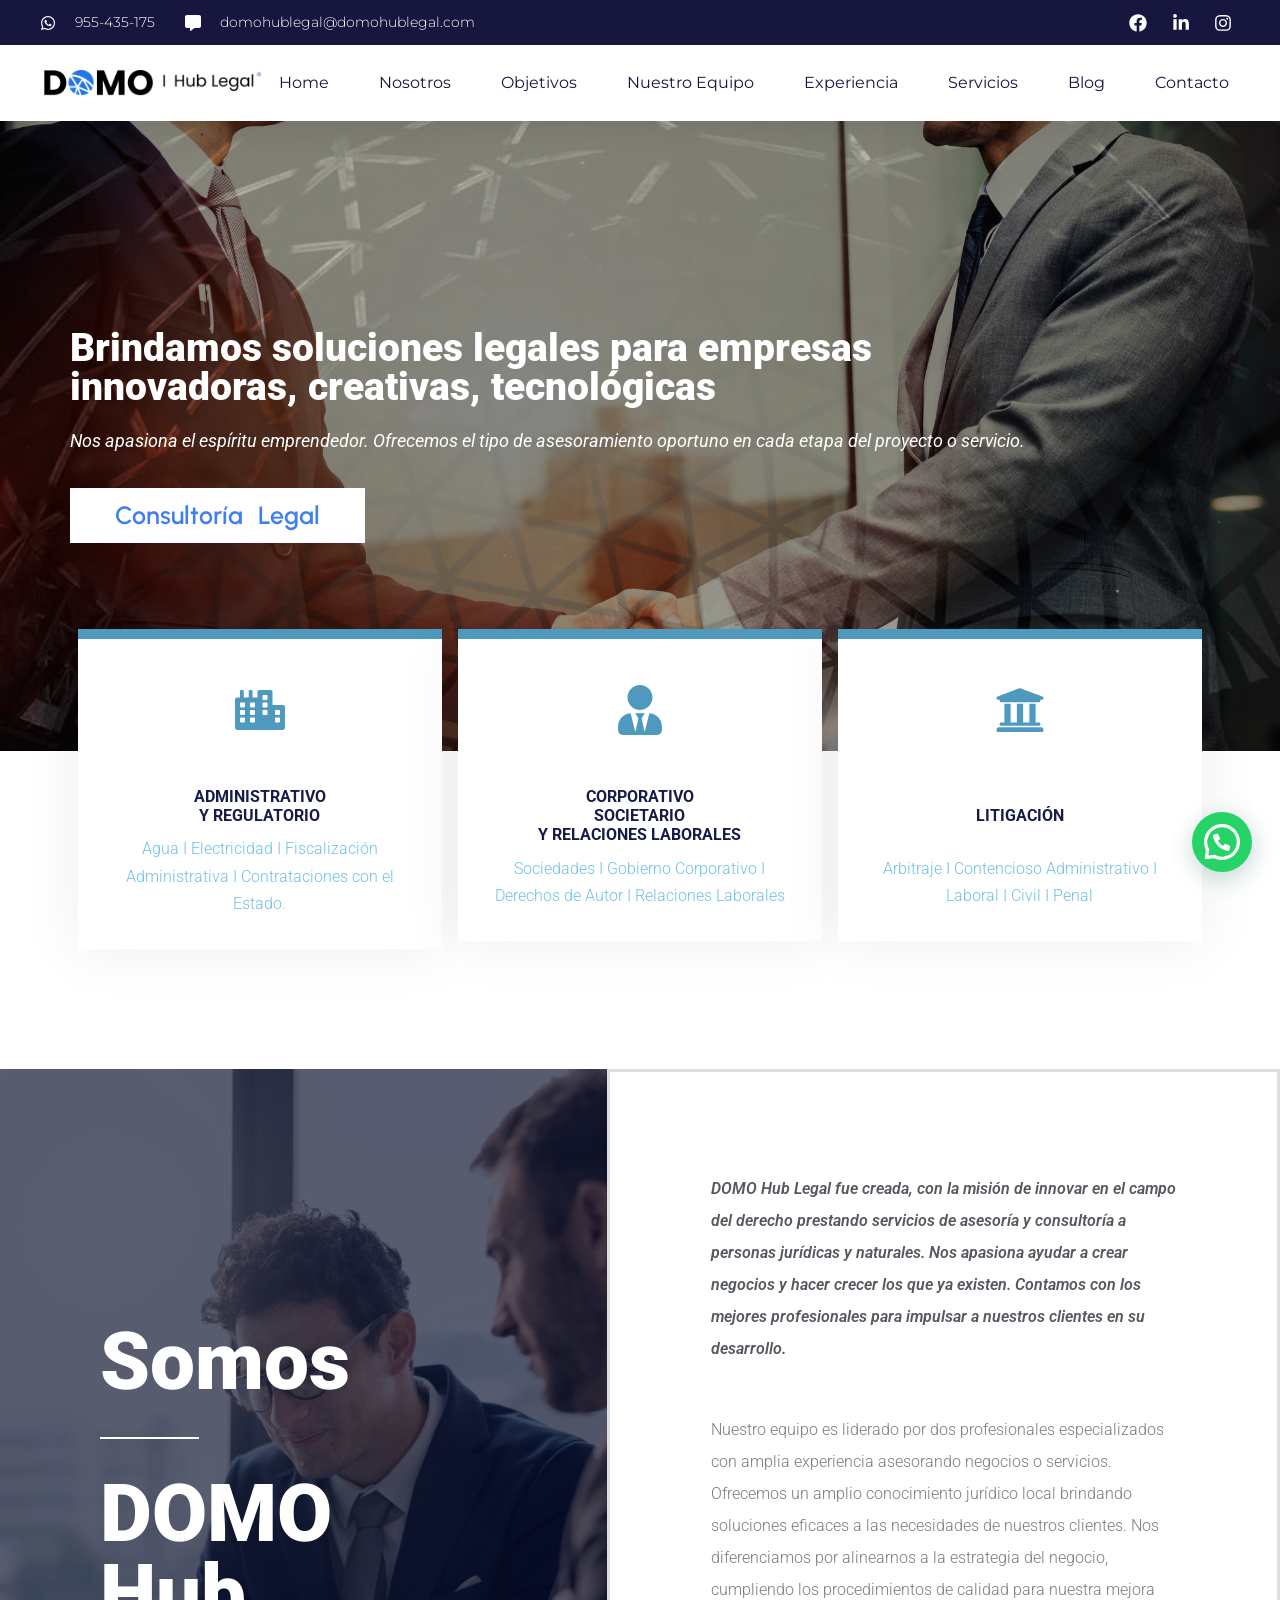
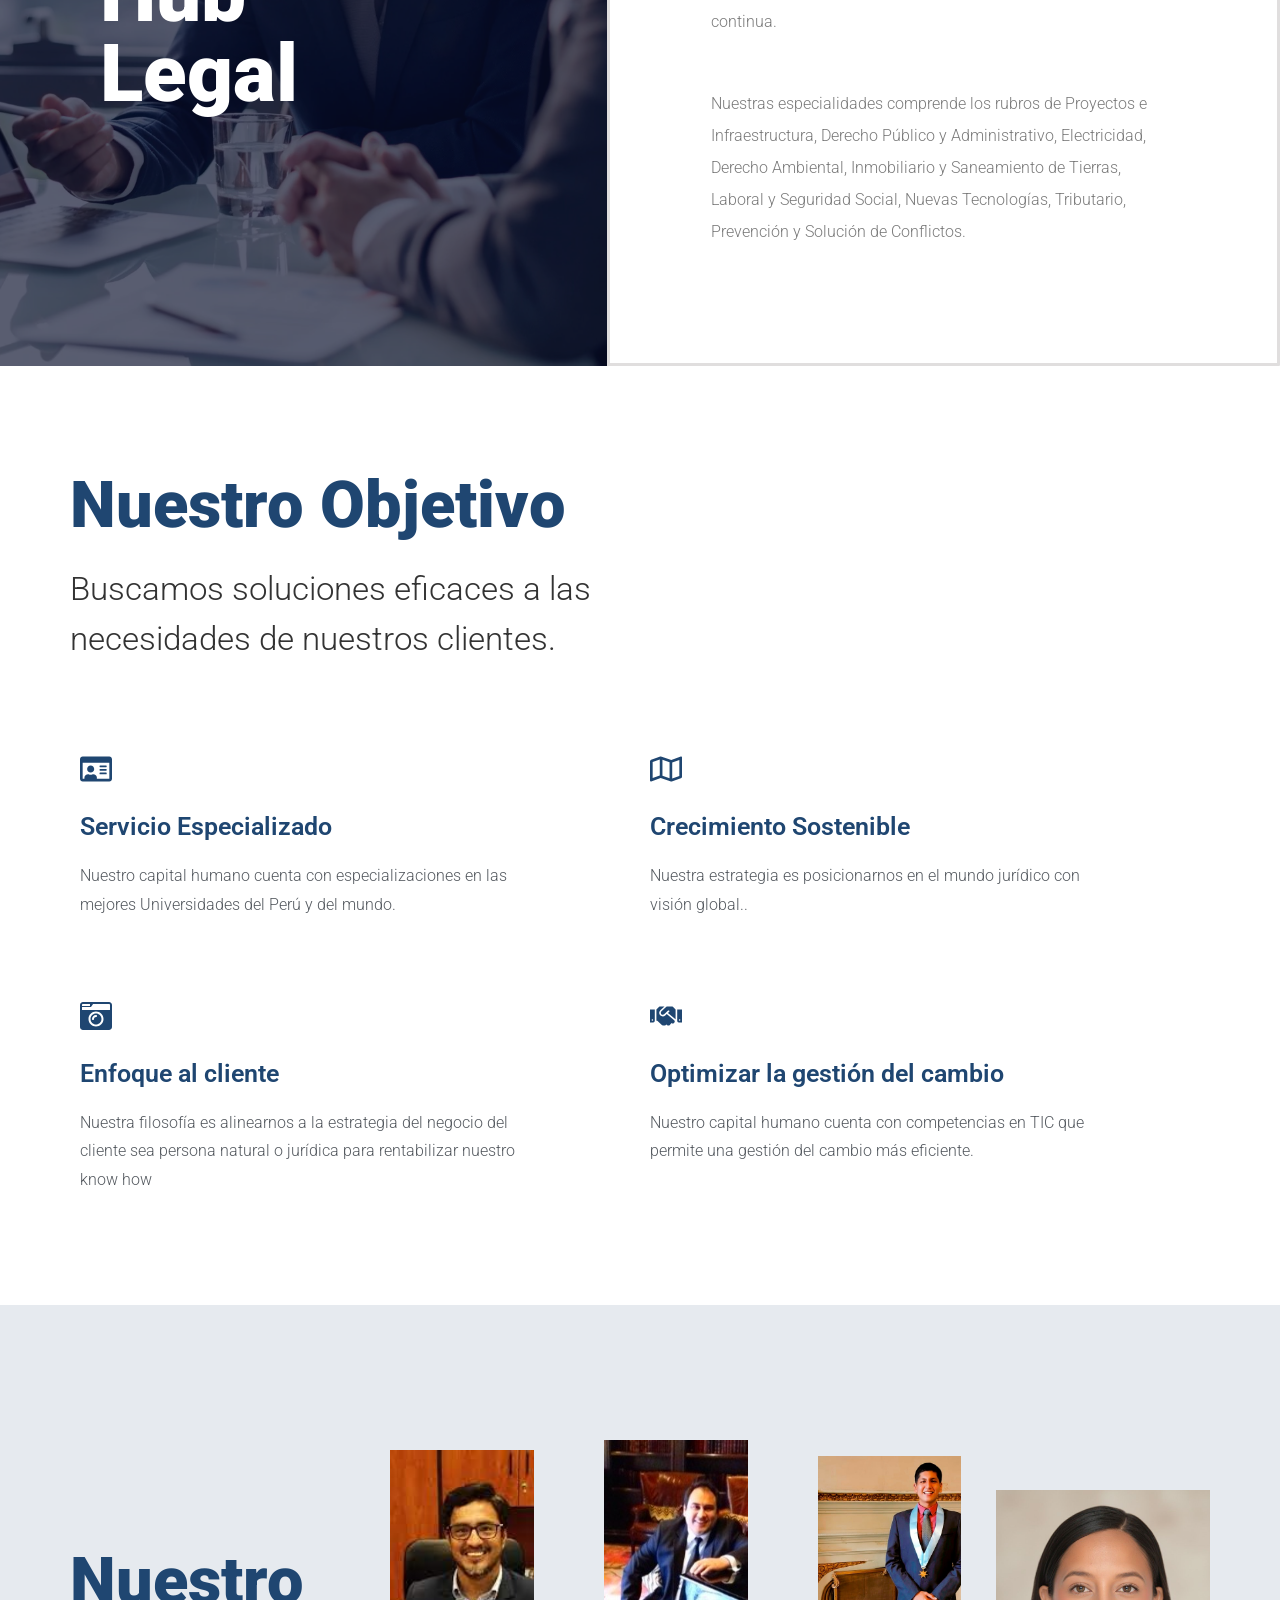
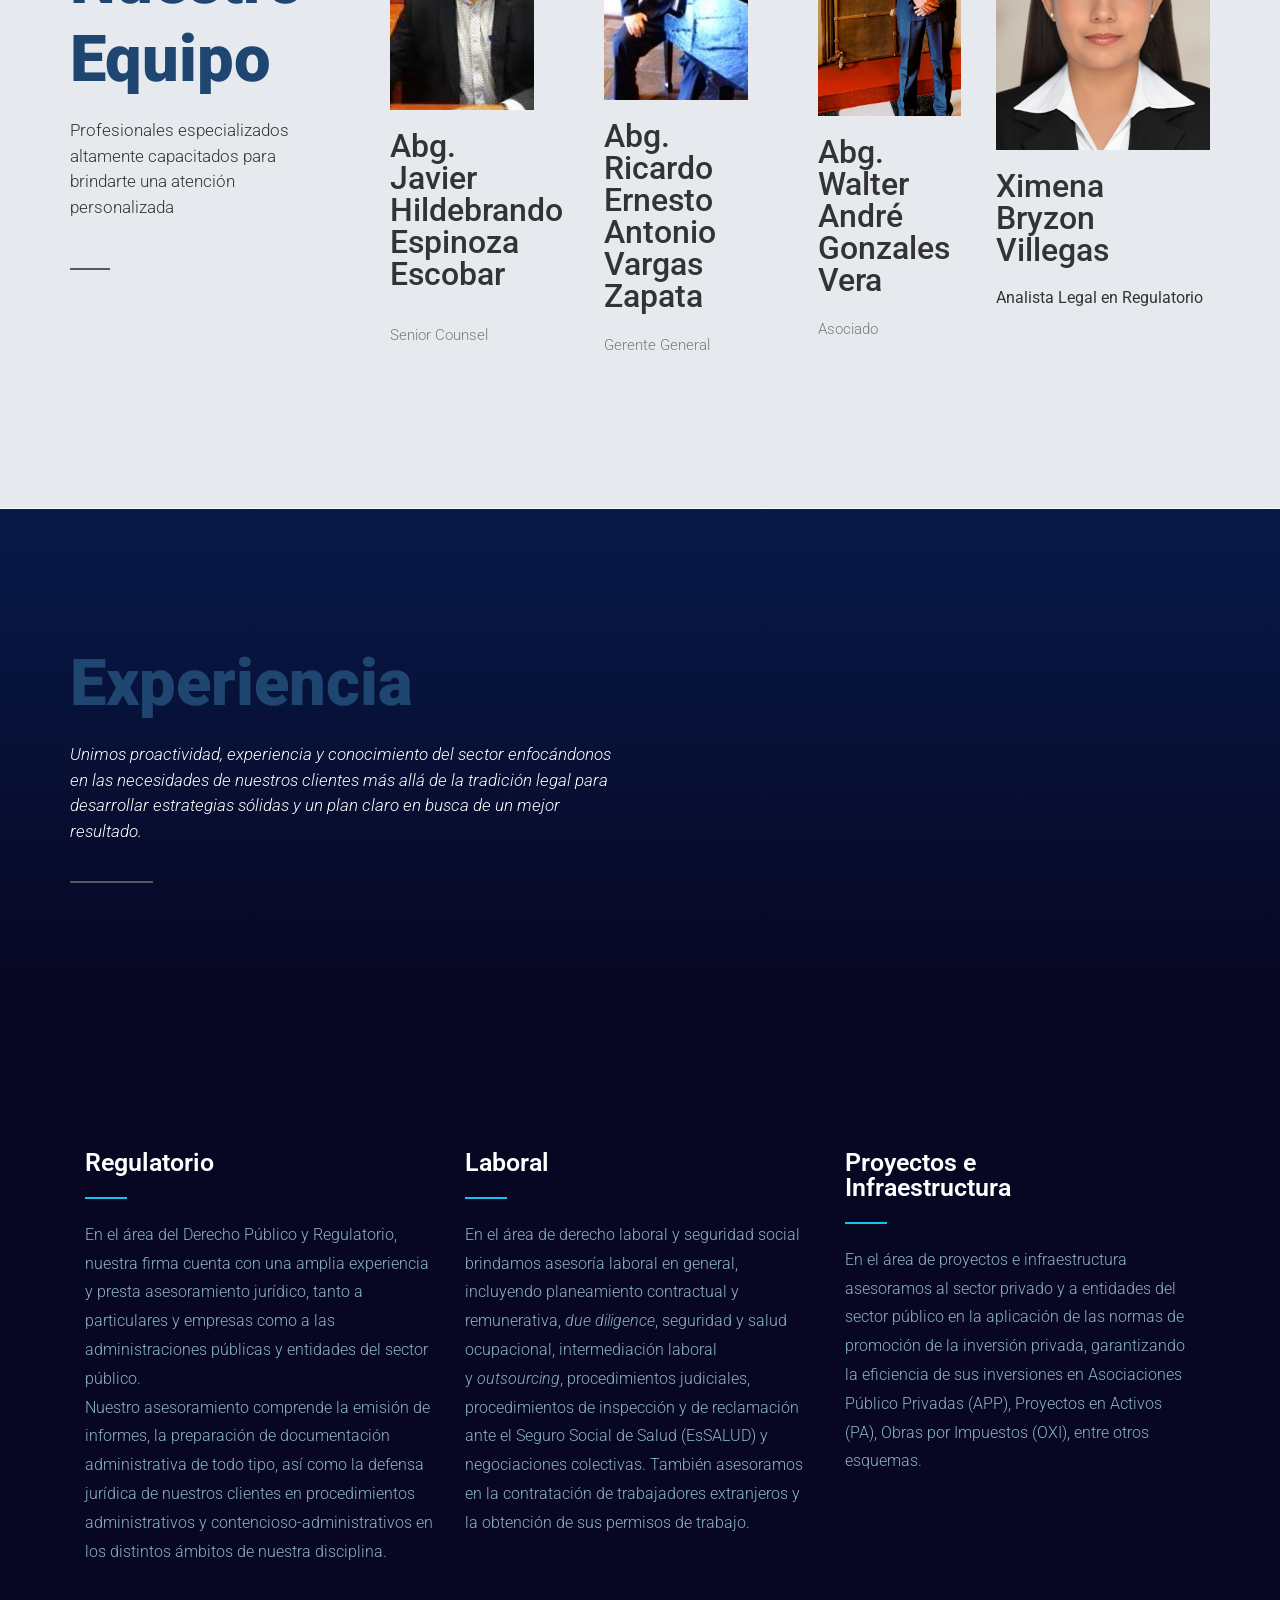
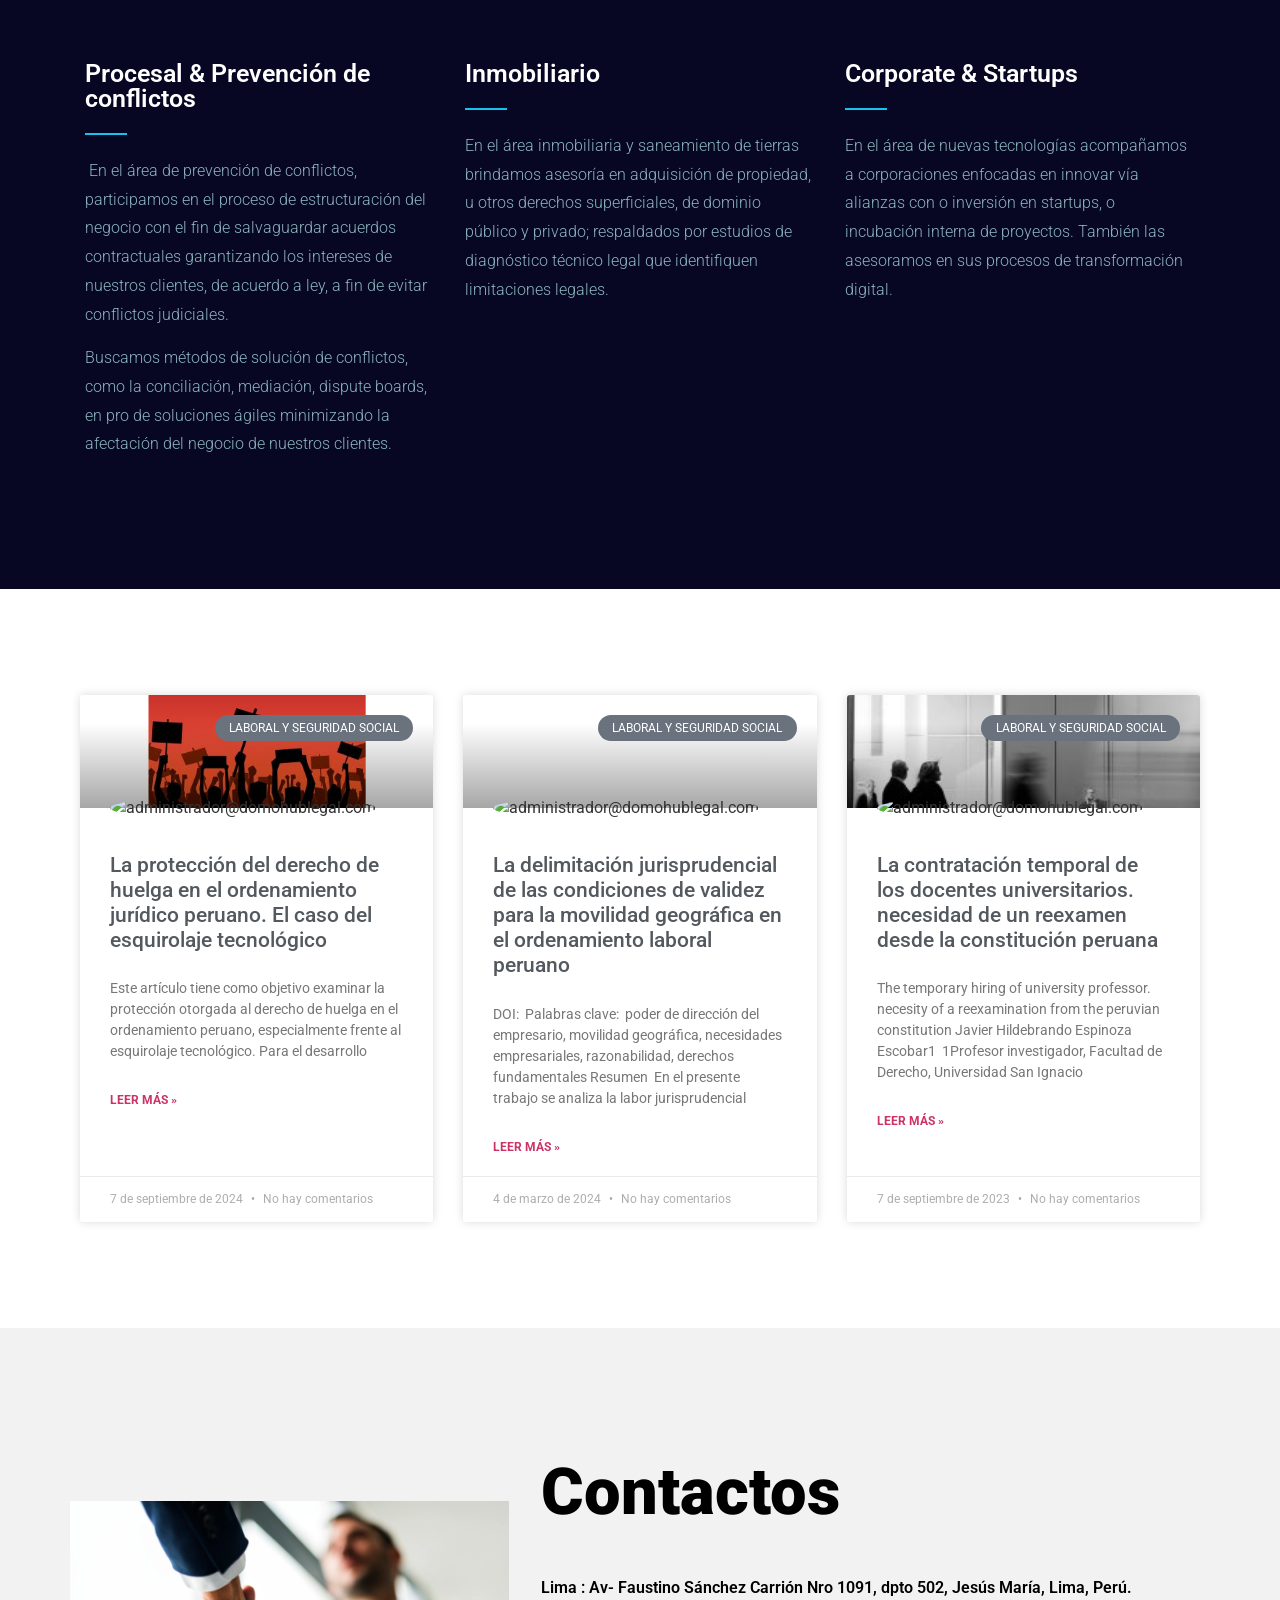
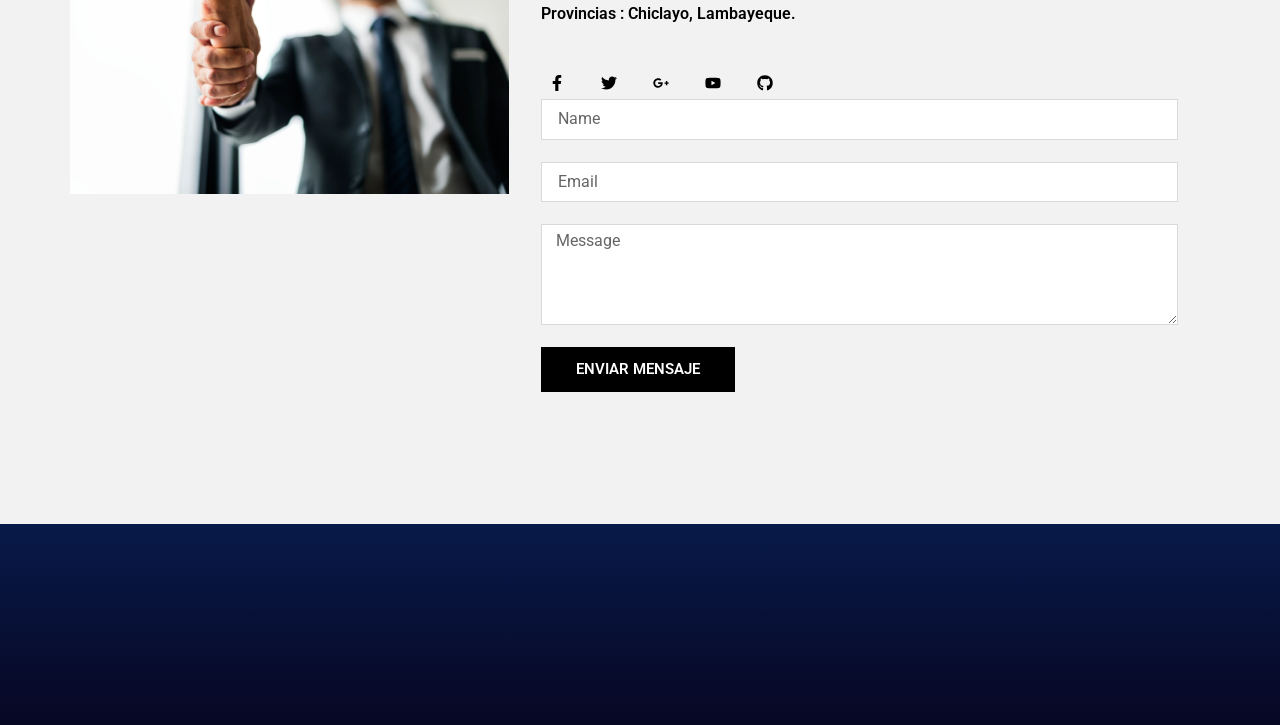
==== commit 83621573: "Actualiza datos de contacto y cargo de Ximena Bryzon - Reemplaza correos y teléfono personales por d" ====
--- a/index.html
+++ b/index.html
@@ -159,20 +159,12 @@
 							<svg aria-hidden="true" class="e-font-icon-svg e-fab-whatsapp" viewBox="0 0 448 512" xmlns="http://www.w3.org/2000/svg"><path d="M380.9 97.1C339 55.1 283.2 32 223.9 32c-122.4 0-222 99.6-222 222 0 39.1 10.2 77.3 29.6 111L0 480l117.7-30.9c32.4 17.7 68.9 27 106.1 27h.1c122.3 0 224.1-99.6 224.1-222 0-59.3-25.2-115-67.1-157zm-157 341.6c-33.2 0-65.7-8.9-94-25.7l-6.7-4-69.8 18.3L72 359.2l-4.4-7c-18.5-29.4-28.2-63.3-28.2-98.2 0-101.7 82.8-184.5 184.6-184.5 49.3 0 95.6 19.2 130.4 54.1 34.8 34.9 56.2 81.2 56.1 130.5 0 101.8-84.9 184.6-186.6 184.6zm101.2-138.2c-5.5-2.8-32.8-16.2-37.9-18-5.1-1.9-8.8-2.8-12.5 2.8-3.7 5.6-14.3 18-17.6 21.8-3.2 3.7-6.5 4.2-12 1.4-32.6-16.3-54-29.1-75.5-66-5.7-9.8 5.7-9.1 16.3-30.3 1.8-3.7.9-6.9-.5-9.7-1.4-2.8-12.5-30.1-17.1-41.2-4.5-10.8-9.1-9.3-12.5-9.5-3.2-.2-6.9-.2-10.6-.2-3.7 0-9.7 1.4-14.8 6.9-5.1 5.6-19.4 19-19.4 46.3 0 27.3 19.9 53.7 22.6 57.4 2.8 3.7 39.1 59.7 94.8 83.8 35.2 15.2 49 16.5 66.6 13.9 10.7-1.6 32.8-13.4 37.4-26.4 4.6-13 4.6-24.1 3.2-26.4-1.3-2.5-5-3.9-10.5-6.6z"></path></svg>						</span>
 										<span class="elementor-icon-list-text">955-435-175</span>
 									</li>
+								
+								
 								<li class="elementor-icon-list-item elementor-inline-item">
 											<span class="elementor-icon-list-icon">
 							<svg aria-hidden="true" class="e-font-icon-svg e-fas-comment-alt" viewBox="0 0 512 512" xmlns="http://www.w3.org/2000/svg"><path d="M448 0H64C28.7 0 0 28.7 0 64v288c0 35.3 28.7 64 64 64h96v84c0 9.8 11.2 15.5 19.1 9.7L304 416h144c35.3 0 64-28.7 64-64V64c0-35.3-28.7-64-64-64z"></path></svg>						</span>
-										<span class="elementor-icon-list-text">rvargasz@domohublegal.com</span>
-									</li>
-								<li class="elementor-icon-list-item elementor-inline-item">
-											<span class="elementor-icon-list-icon">
-							<svg aria-hidden="true" class="e-font-icon-svg e-fab-whatsapp" viewBox="0 0 448 512" xmlns="http://www.w3.org/2000/svg"><path d="M380.9 97.1C339 55.1 283.2 32 223.9 32c-122.4 0-222 99.6-222 222 0 39.1 10.2 77.3 29.6 111L0 480l117.7-30.9c32.4 17.7 68.9 27 106.1 27h.1c122.3 0 224.1-99.6 224.1-222 0-59.3-25.2-115-67.1-157zm-157 341.6c-33.2 0-65.7-8.9-94-25.7l-6.7-4-69.8 18.3L72 359.2l-4.4-7c-18.5-29.4-28.2-63.3-28.2-98.2 0-101.7 82.8-184.5 184.6-184.5 49.3 0 95.6 19.2 130.4 54.1 34.8 34.9 56.2 81.2 56.1 130.5 0 101.8-84.9 184.6-186.6 184.6zm101.2-138.2c-5.5-2.8-32.8-16.2-37.9-18-5.1-1.9-8.8-2.8-12.5 2.8-3.7 5.6-14.3 18-17.6 21.8-3.2 3.7-6.5 4.2-12 1.4-32.6-16.3-54-29.1-75.5-66-5.7-9.8 5.7-9.1 16.3-30.3 1.8-3.7.9-6.9-.5-9.7-1.4-2.8-12.5-30.1-17.1-41.2-4.5-10.8-9.1-9.3-12.5-9.5-3.2-.2-6.9-.2-10.6-.2-3.7 0-9.7 1.4-14.8 6.9-5.1 5.6-19.4 19-19.4 46.3 0 27.3 19.9 53.7 22.6 57.4 2.8 3.7 39.1 59.7 94.8 83.8 35.2 15.2 49 16.5 66.6 13.9 10.7-1.6 32.8-13.4 37.4-26.4 4.6-13 4.6-24.1 3.2-26.4-1.3-2.5-5-3.9-10.5-6.6z"></path></svg>						</span>
-										<span class="elementor-icon-list-text">943-383.548</span>
-									</li>
-								<li class="elementor-icon-list-item elementor-inline-item">
-											<span class="elementor-icon-list-icon">
-							<svg aria-hidden="true" class="e-font-icon-svg e-fas-comment-alt" viewBox="0 0 512 512" xmlns="http://www.w3.org/2000/svg"><path d="M448 0H64C28.7 0 0 28.7 0 64v288c0 35.3 28.7 64 64 64h96v84c0 9.8 11.2 15.5 19.1 9.7L304 416h144c35.3 0 64-28.7 64-64V64c0-35.3-28.7-64-64-64z"></path></svg>						</span>
-										<span class="elementor-icon-list-text">xbryzon@domohublegal.com</span>
+										<span class="elementor-icon-list-text">domohublegal@domohublegal.com</span>
 									</li>
 						</ul>
 						</div>
@@ -671,7 +663,7 @@
 				</div>
 				<div class="elementor-element elementor-element-ximena04 elementor-widget elementor-widget-text-editor" data-id="ximena04" data-element_type="widget" data-widget_type="text-editor.default">
 				<div class="elementor-widget-container">
-									<p>Bachiller en Derecho</p>								</div>
+									<p>Analista Legal en Regulatorio</p>								</div>
 				</div>
 					</div>
 		</div>
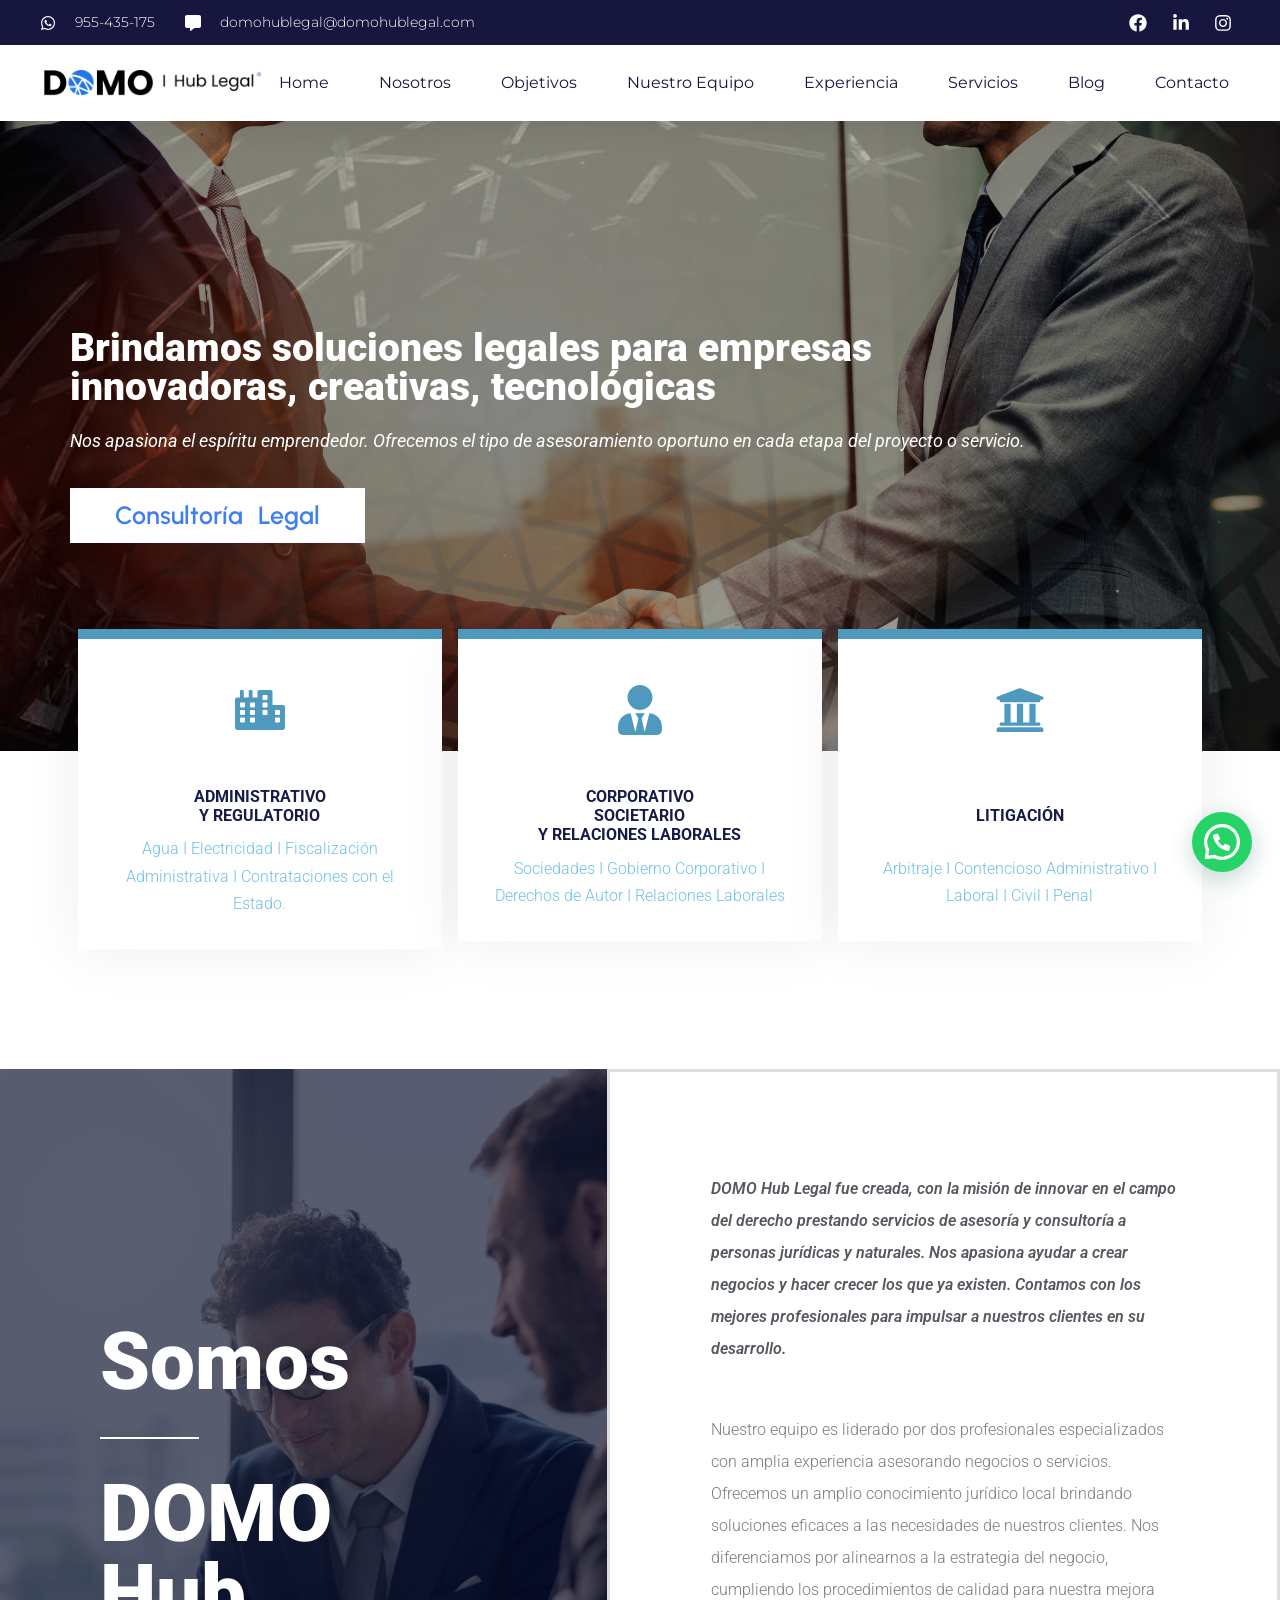
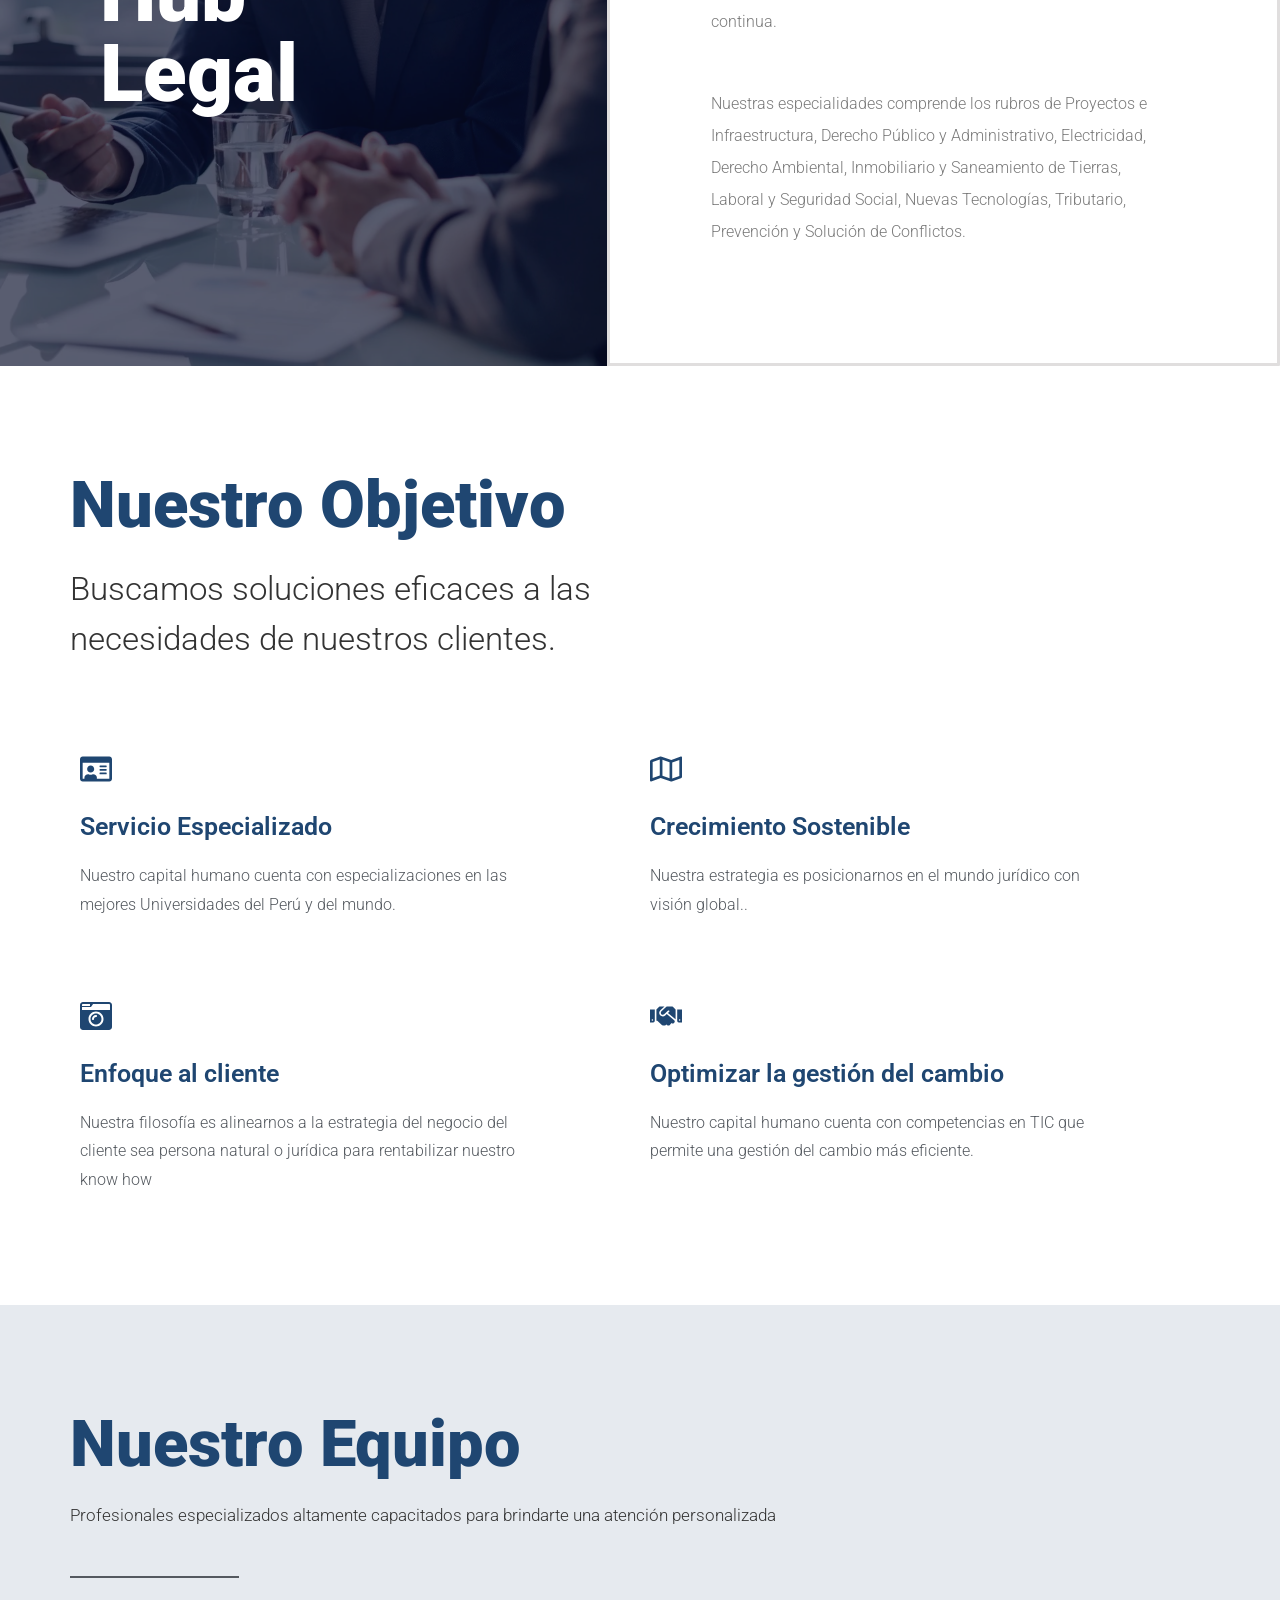
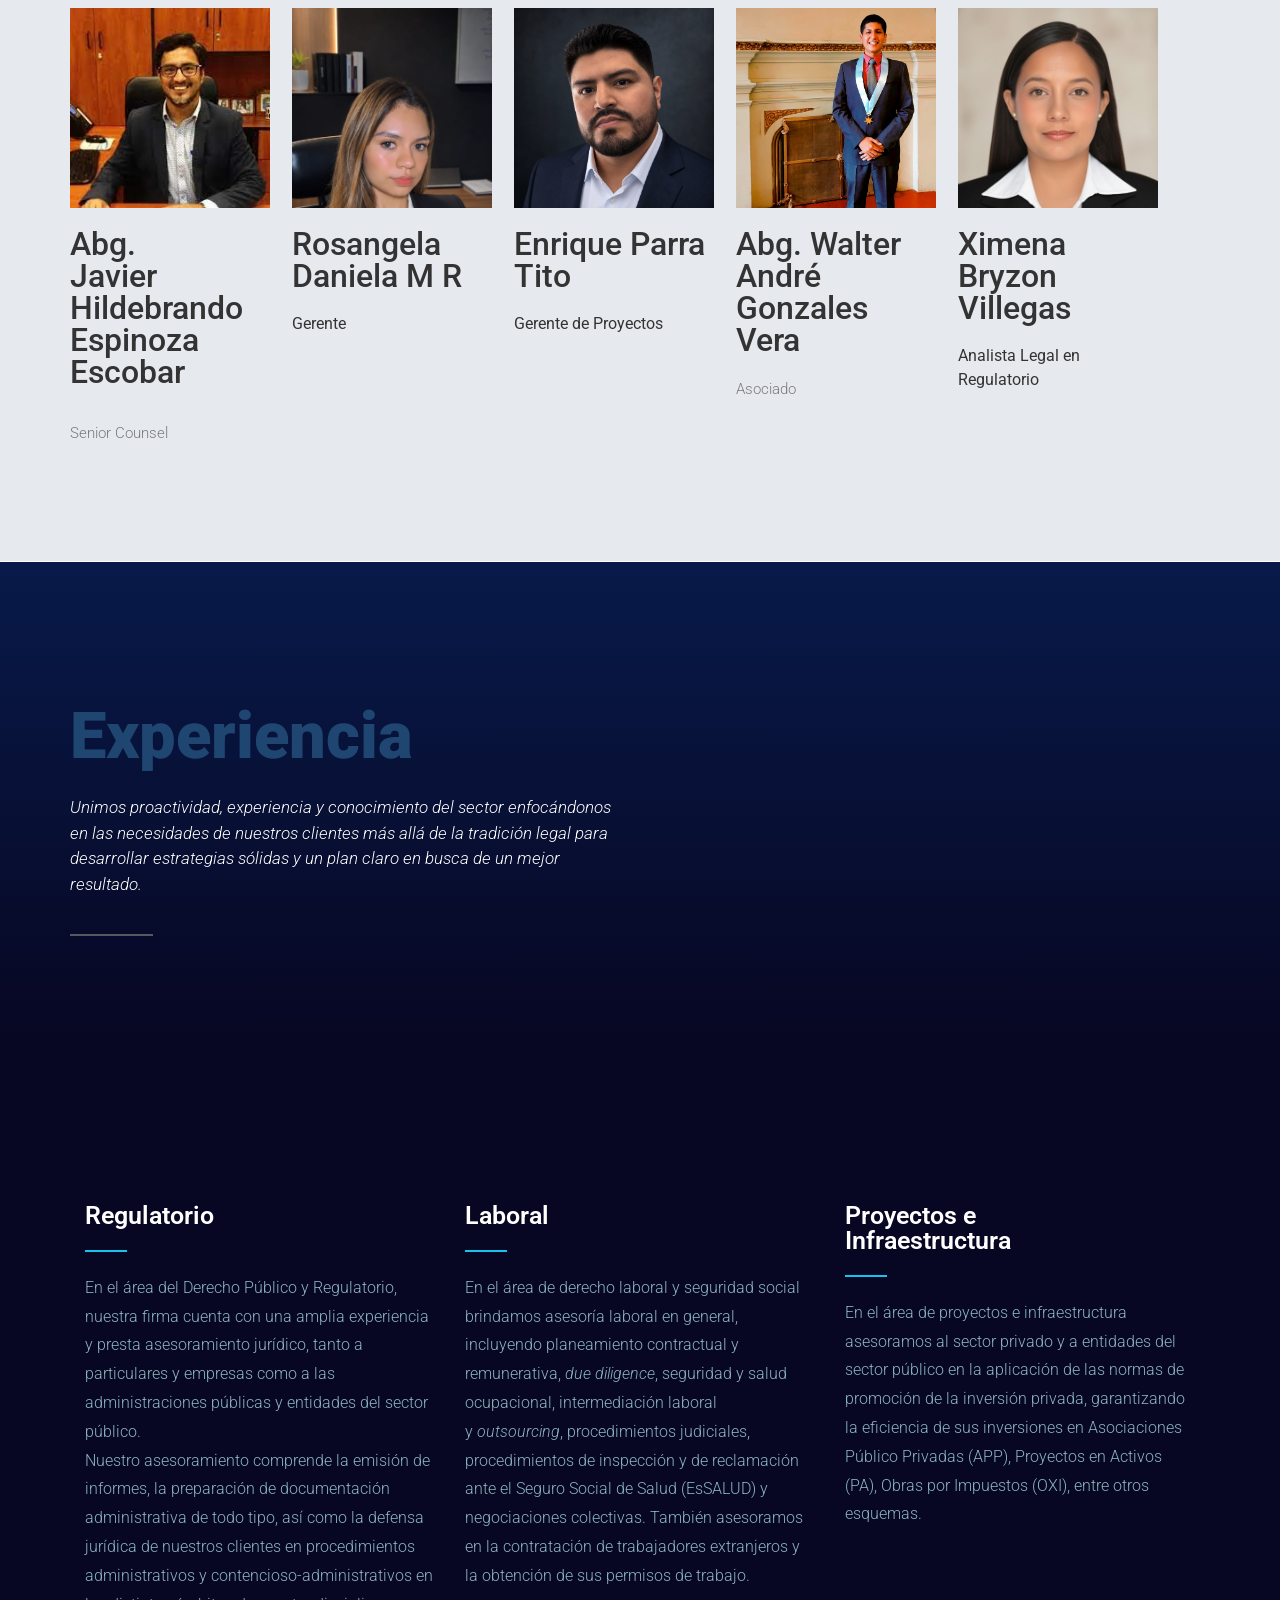
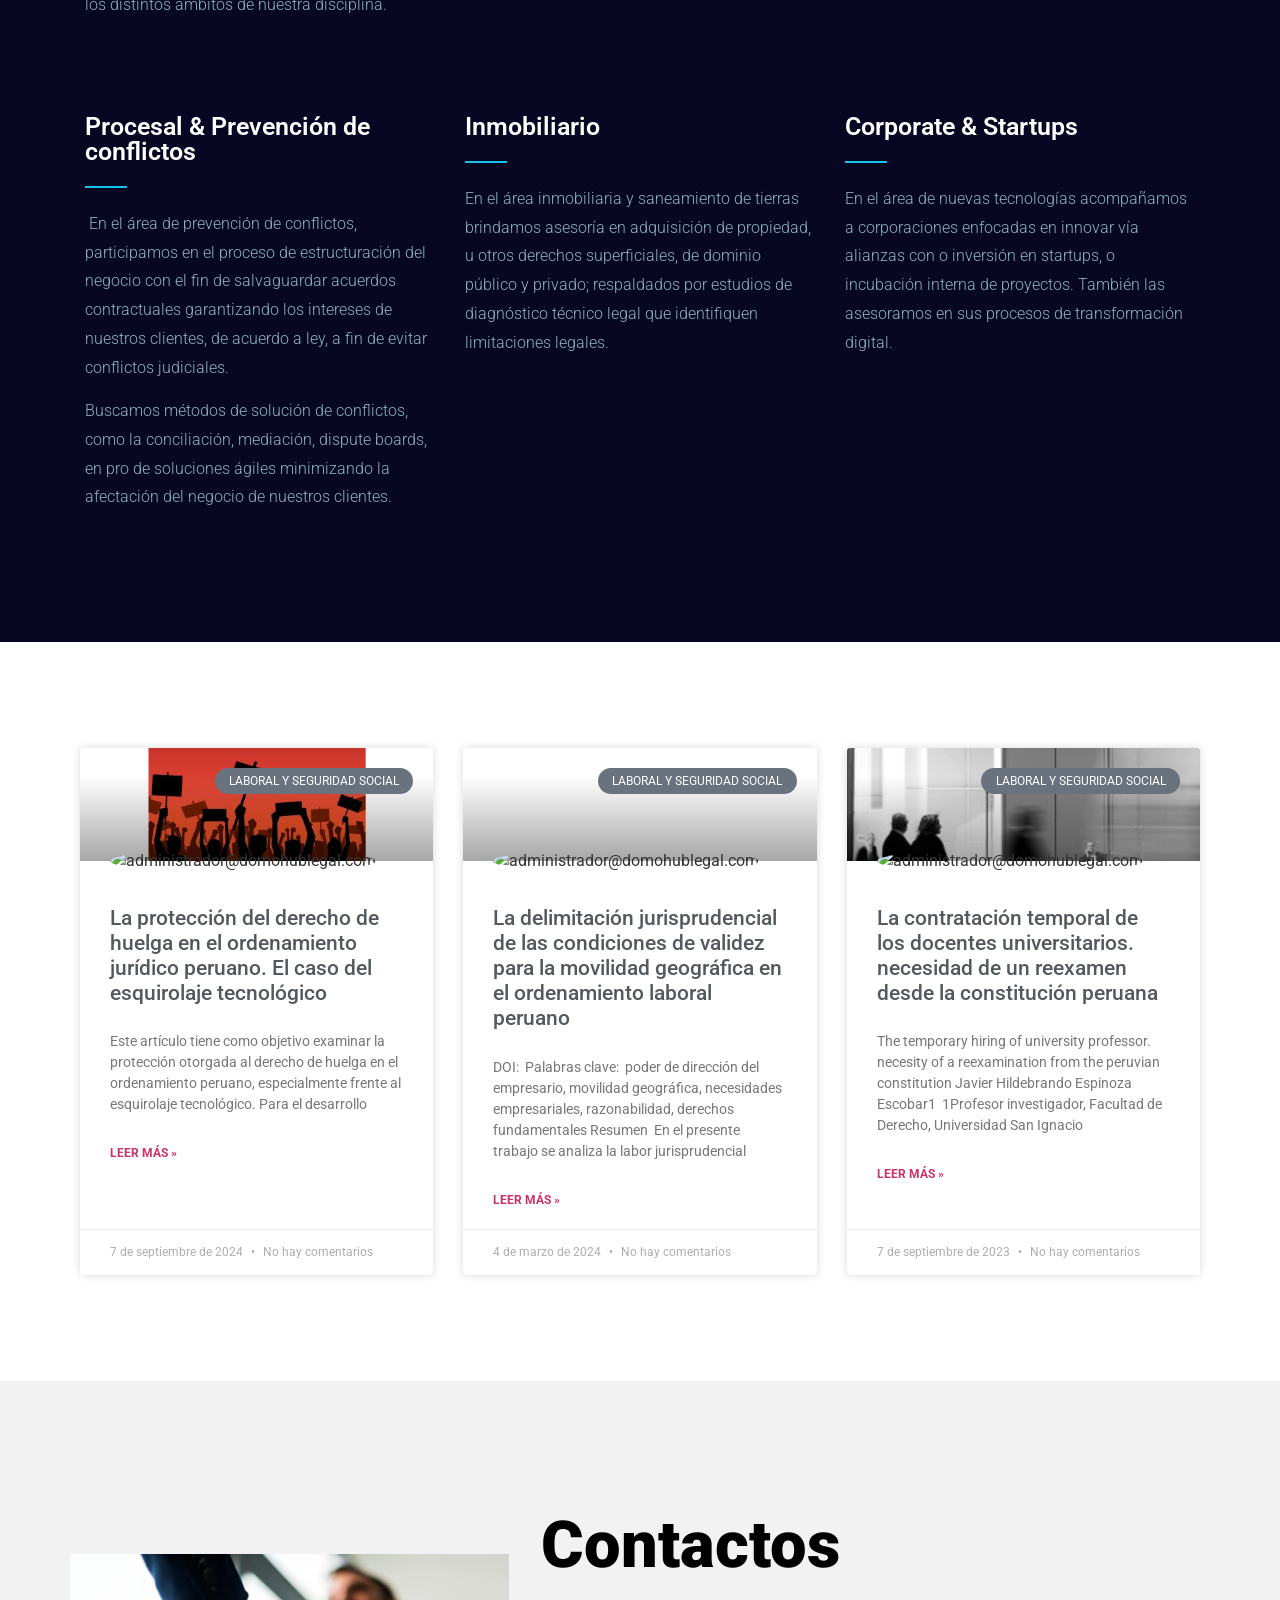
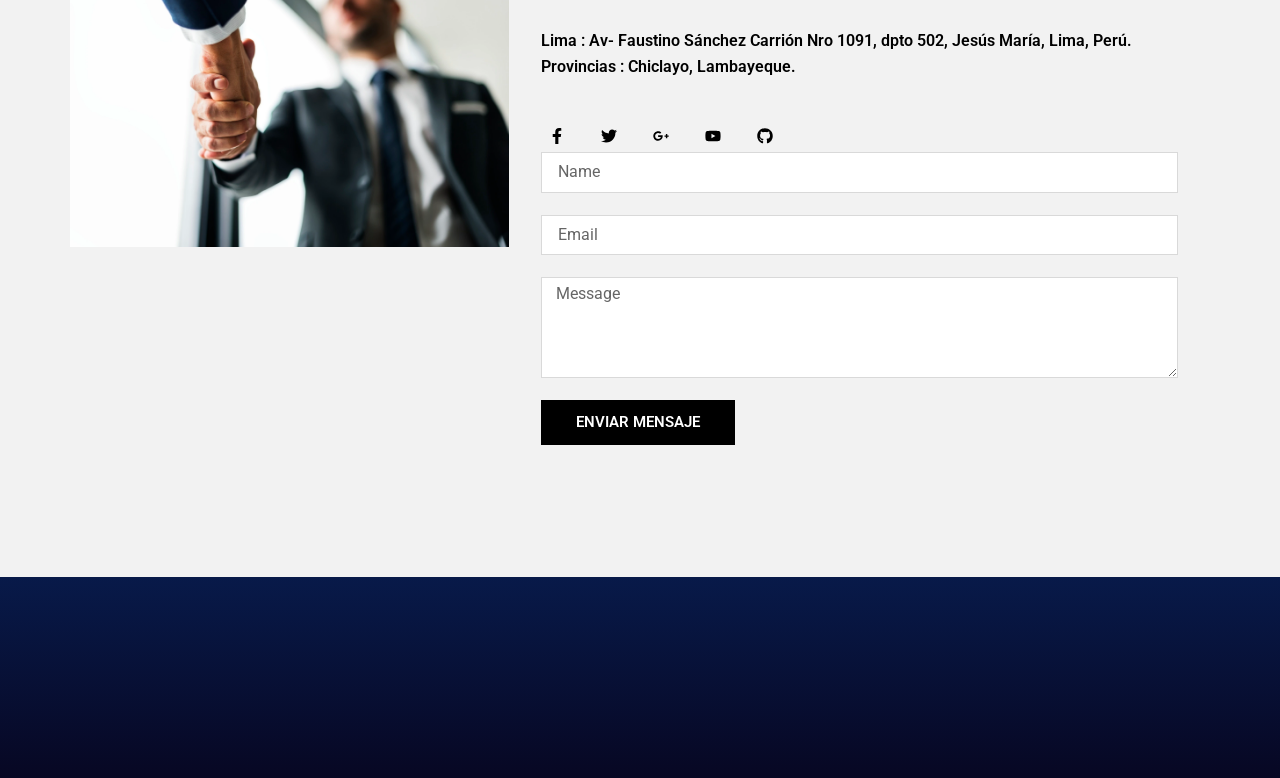
==== commit 792b2085: "Actualiza equipo: quita a Ricardo, agrega a Rosangela y Enrique - Rosangela Daniela M R (Gerente) y " ====
--- a/index.html
+++ b/index.html
@@ -95,32 +95,37 @@
 				}
 			</style>
 			<style id="equipo-imagenes-uniformes">
-				/* "Nuestro Equipo": heading + 4 fichas uniformes en una sola fila */
+				/* "Nuestro Equipo": titulo en su propia linea; las personas usan un
+				   ancho FIJO (no flex-grow) para que sea imposible que salgan de
+				   distinto tamaño, sin importar cuantas haya ni como envuelvan */
 				@media (min-width: 768px) {
 					.elementor-element-4d282f37 .elementor-container {
-						flex-wrap: nowrap !important;
+						display: flex !important;
+						flex-wrap: wrap !important;
+						align-items: flex-start !important;
+						gap: 28px 22px !important;
 					}
-					/* evita que la imagen grande (Ximena) ensanche su columna */
-					.elementor-element-4d282f37 .elementor-container > .elementor-column {
+					/* columna del titulo: ocupa toda la fila ella sola */
+					.elementor-element-4d282f37 .elementor-element-3f2c0fa3 {
+						width: 100% !important;
+						flex: 0 0 100% !important;
+						max-width: 100% !important;
+					}
+					/* columnas de personas: ancho fijo identico, no crecen ni se encogen */
+					.elementor-element-4d282f37 .elementor-container > .elementor-column:not(.elementor-element-3f2c0fa3) {
+						flex: 0 0 200px !important;
+						width: 200px !important;
+						max-width: 200px !important;
 						min-width: 0 !important;
 					}
-					/* columna del titulo */
-					.elementor-element-4d282f37 .elementor-element-3f2c0fa3 {
-						width: 25% !important;
-						flex: 0 0 25% !important;
-						max-width: 25% !important;
-					}
-					/* las 4 columnas de personas, todas del mismo ancho */
-					.elementor-element-4d282f37 .elementor-element-11b31c8c,
-					.elementor-element-4d282f37 .elementor-element-f940b83,
-					.elementor-element-4d282f37 .elementor-element-828a254,
-					.elementor-element-4d282f37 .elementor-element-ximena01 {
-						width: 18.75% !important;
-						flex: 0 0 18.75% !important;
-						max-width: 18.75% !important;
+					/* algunas columnas originales (Javier, Walter) traen padding interno
+					   heredado del diseño anterior; se anula para que todas las fotos
+					   ocupen el mismo espacio real dentro de su tarjeta */
+					.elementor-element-4d282f37 .elementor-container > .elementor-column:not(.elementor-element-3f2c0fa3) > .elementor-widget-wrap {
+						padding: 0 !important;
 					}
 				}
-				/* todas las fotos exactamente del mismo tamaño */
+				/* todas las fotos: mismo tamaño y perfectamente cuadradas */
 				.elementor-element-4d282f37 .elementor-widget-image,
 				.elementor-element-4d282f37 .elementor-widget-image .elementor-widget-container {
 					width: 100% !important;
@@ -129,7 +134,8 @@
 				.elementor-element-4d282f37 .elementor-widget-image img {
 					width: 100% !important;
 					max-width: none !important;
-					height: 260px !important;
+					height: auto !important;
+					aspect-ratio: 1 / 1 !important;
 					object-fit: cover;
 					object-position: center top;
 					display: block;
@@ -619,23 +625,39 @@
 				</div>
 					</div>
 		</div>
-				<div class="elementor-column elementor-col-25 elementor-top-column elementor-element elementor-element-f940b83" data-id="f940b83" data-element_type="column">
-			<div class="elementor-widget-wrap elementor-element-populated">
-						<div class="elementor-element elementor-element-43459e2 elementor-invisible elementor-widget elementor-widget-image" data-id="43459e2" data-element_type="widget" data-settings="{&quot;_animation&quot;:&quot;bounceIn&quot;,&quot;_animation_mobile&quot;:&quot;none&quot;}" data-widget_type="image.default">
-				<div class="elementor-widget-container">
-															<img decoding="async" width="337" height="337" src="./wp-content/uploads/2024/02/1580102079374-1.jpg" class="elementor-animation-grow attachment-full size-full wp-image-1233" alt="" srcset="./wp-content/uploads/2024/02/1580102079374-1.jpg 337w, ./wp-content/uploads/2024/02/1580102079374-1-300x300.jpg 300w, ./wp-content/uploads/2024/02/1580102079374-1-150x150.jpg 150w" sizes="(max-width: 337px) 100vw, 337px" />															</div>
-				</div>
-				<div class="elementor-element elementor-element-0c351f6 elementor-widget elementor-widget-heading" data-id="0c351f6" data-element_type="widget" data-widget_type="heading.default">
-				<div class="elementor-widget-container">
-					<h2 class="elementor-heading-title elementor-size-default">Abg. Ricardo Ernesto Antonio Vargas Zapata</h2>				</div>
-				</div>
-				<div class="elementor-element elementor-element-875ac59 elementor-widget elementor-widget-text-editor" data-id="875ac59" data-element_type="widget" data-widget_type="text-editor.default">
-				<div class="elementor-widget-container">
-									<p>Gerente General</p>								</div>
-				</div>
-					</div>
-		</div>
-				<div class="elementor-column elementor-col-25 elementor-top-column elementor-element elementor-element-828a254" data-id="828a254" data-element_type="column">
+								<div class="elementor-column elementor-col-25 elementor-top-column elementor-element elementor-element-rosangela01" data-id="rosangela01" data-element_type="column">
+			<div class="elementor-widget-wrap elementor-element-populated">
+						<div class="elementor-element elementor-element-rosangela02 elementor-invisible elementor-widget elementor-widget-image" data-id="rosangela02" data-element_type="widget" data-settings="{&quot;_animation&quot;:&quot;bounceIn&quot;,&quot;_animation_mobile&quot;:&quot;none&quot;}" data-widget_type="image.default">
+				<div class="elementor-widget-container">
+												<img loading="lazy" decoding="async" width="900" height="1600" src="./wp-content/uploads/2025/07/rosangela-daniela.jpeg" class="elementor-animation-grow attachment-full size-full" alt="Rosangela Daniela M R" sizes="(max-width: 900px) 100vw, 900px" />												</div>
+				</div>
+				<div class="elementor-element elementor-element-rosangela03 elementor-widget elementor-widget-heading" data-id="rosangela03" data-element_type="widget" data-widget_type="heading.default">
+				<div class="elementor-widget-container">
+					<h2 class="elementor-heading-title elementor-size-default">Rosangela Daniela M R</h2>				</div>
+				</div>
+				<div class="elementor-element elementor-element-rosangela04 elementor-widget elementor-widget-text-editor" data-id="rosangela04" data-element_type="widget" data-widget_type="text-editor.default">
+				<div class="elementor-widget-container">
+									<p>Gerente</p>								</div>
+				</div>
+					</div>
+		</div>
+<div class="elementor-column elementor-col-25 elementor-top-column elementor-element elementor-element-enrique01" data-id="enrique01" data-element_type="column">
+			<div class="elementor-widget-wrap elementor-element-populated">
+						<div class="elementor-element elementor-element-enrique02 elementor-invisible elementor-widget elementor-widget-image" data-id="enrique02" data-element_type="widget" data-settings="{&quot;_animation&quot;:&quot;bounceIn&quot;,&quot;_animation_mobile&quot;:&quot;none&quot;}" data-widget_type="image.default">
+				<div class="elementor-widget-container">
+												<img loading="lazy" decoding="async" width="1254" height="1254" src="./wp-content/uploads/2025/07/enrique-parra-tito.jpeg" class="elementor-animation-grow attachment-full size-full" alt="Enrique Parra Tito" sizes="(max-width: 1254px) 100vw, 1254px" />												</div>
+				</div>
+				<div class="elementor-element elementor-element-enrique03 elementor-widget elementor-widget-heading" data-id="enrique03" data-element_type="widget" data-widget_type="heading.default">
+				<div class="elementor-widget-container">
+					<h2 class="elementor-heading-title elementor-size-default">Enrique Parra Tito</h2>				</div>
+				</div>
+				<div class="elementor-element elementor-element-enrique04 elementor-widget elementor-widget-text-editor" data-id="enrique04" data-element_type="widget" data-widget_type="text-editor.default">
+				<div class="elementor-widget-container">
+									<p>Gerente de Proyectos</p>								</div>
+				</div>
+					</div>
+		</div>
+<div class="elementor-column elementor-col-25 elementor-top-column elementor-element elementor-element-828a254" data-id="828a254" data-element_type="column">
 			<div class="elementor-widget-wrap elementor-element-populated">
 						<div class="elementor-element elementor-element-154ebc6 elementor-invisible elementor-widget elementor-widget-image" data-id="154ebc6" data-element_type="widget" data-settings="{&quot;_animation&quot;:&quot;bounceIn&quot;,&quot;_animation_mobile&quot;:&quot;none&quot;}" data-widget_type="image.default">
 				<div class="elementor-widget-container">
@@ -667,7 +689,7 @@
 				</div>
 					</div>
 		</div>
-</div>
+				</div>
 		</section>
 				<section class="elementor-section elementor-top-section elementor-element elementor-element-c36cfe9 elementor-section-boxed elementor-section-height-default elementor-section-height-default" data-id="c36cfe9" data-element_type="section">
 						<div class="elementor-container elementor-column-gap-default">
